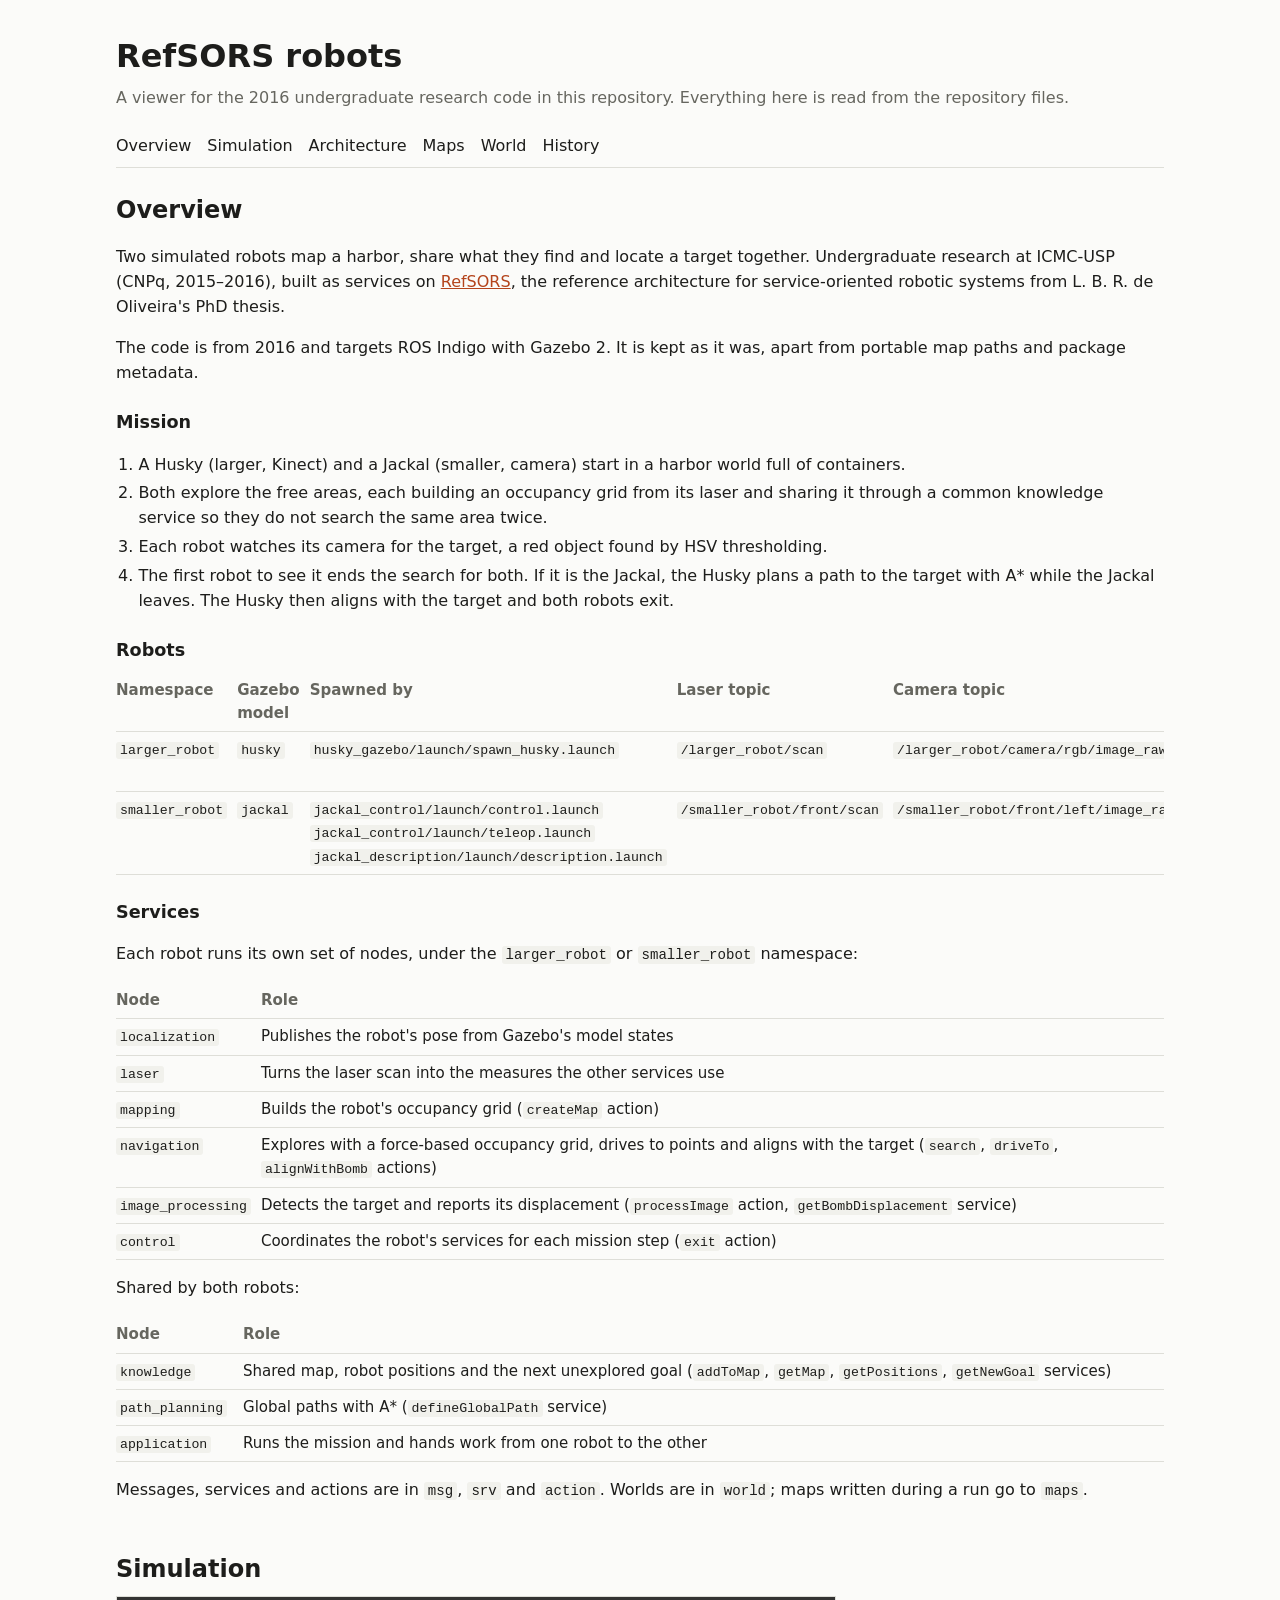
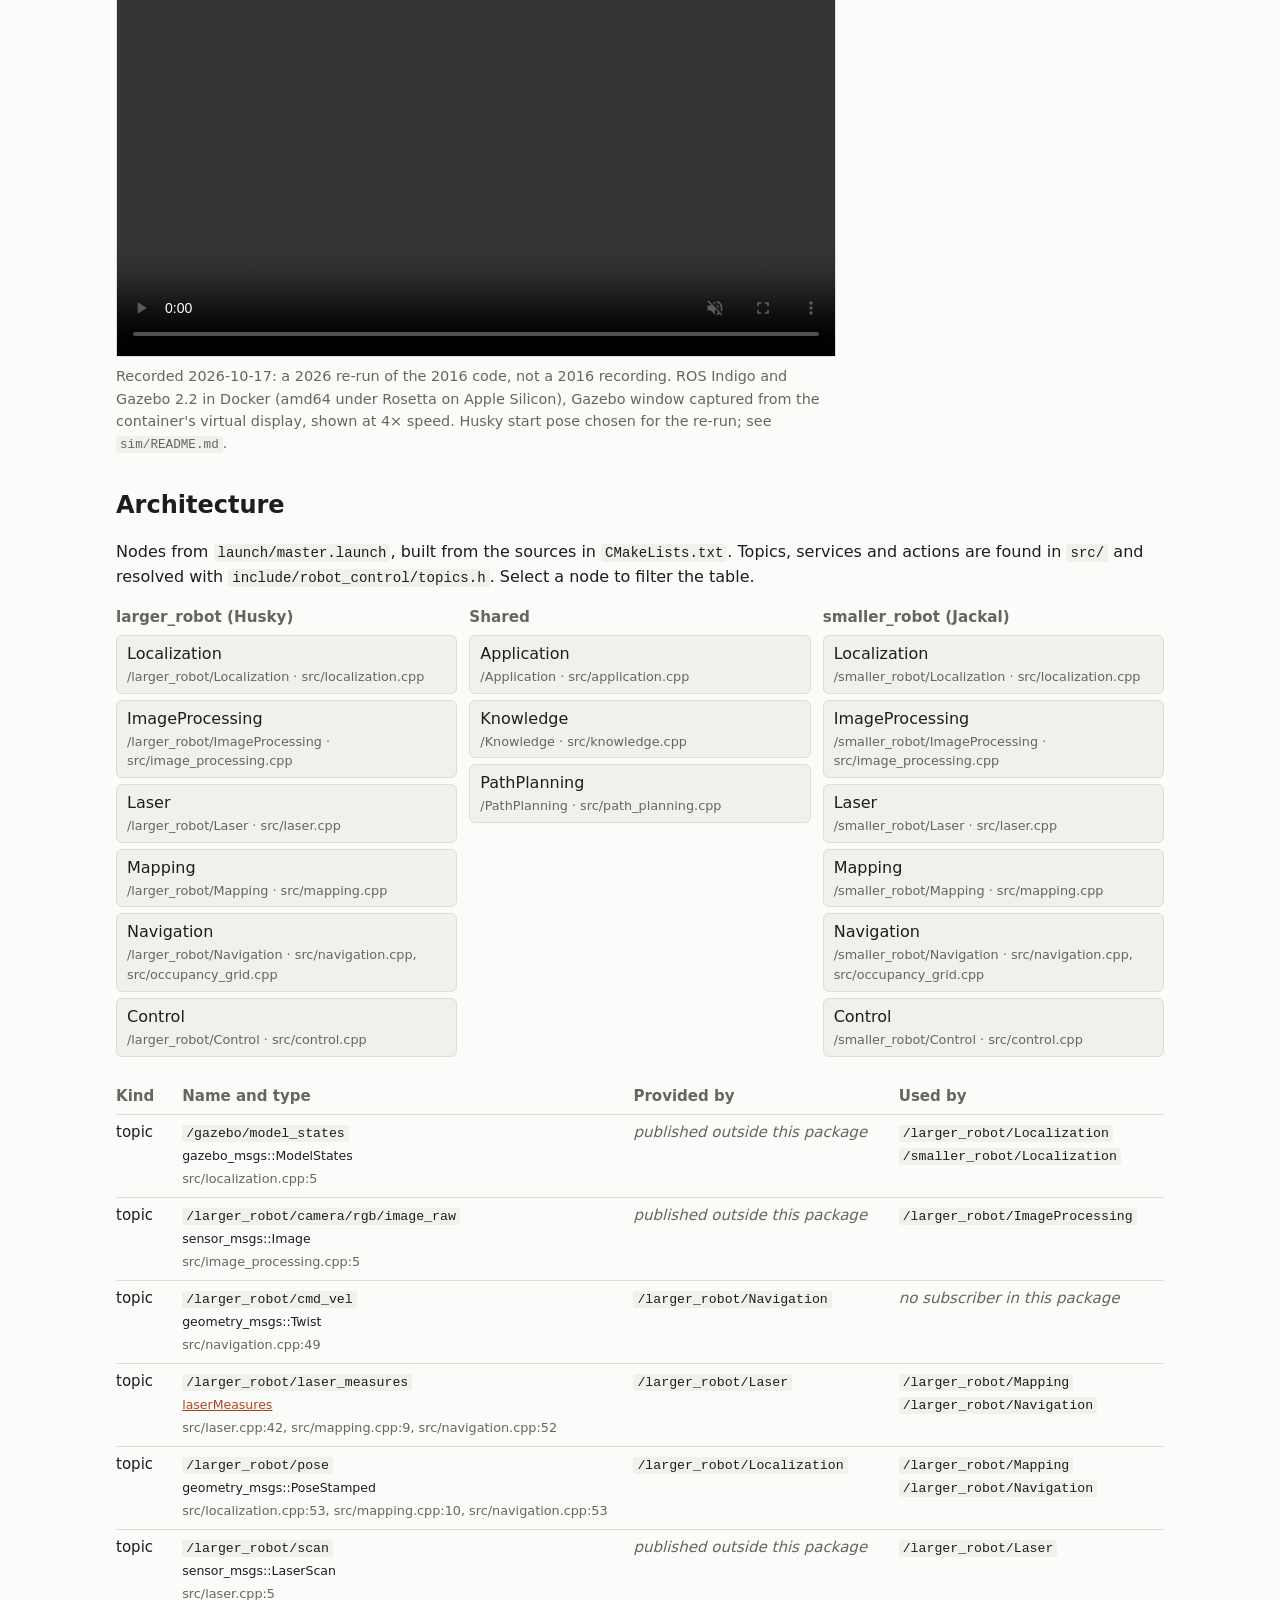
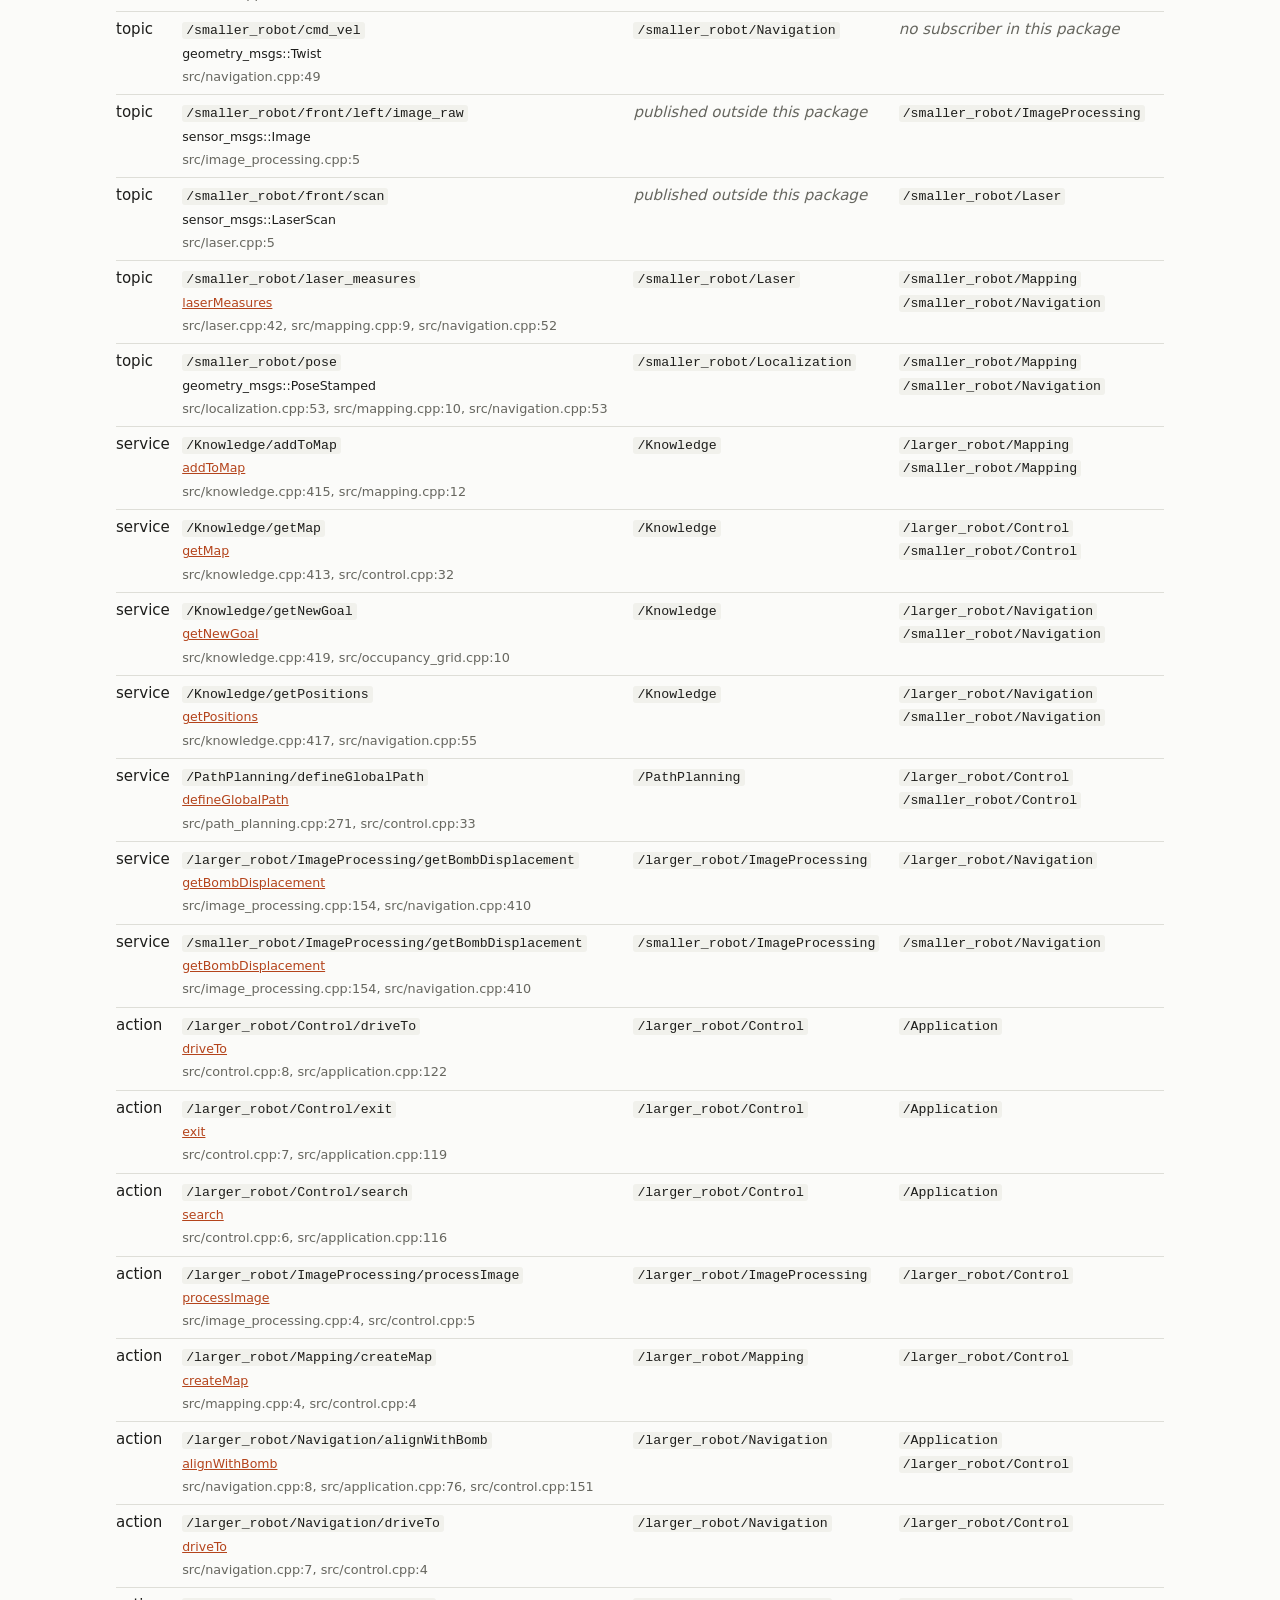
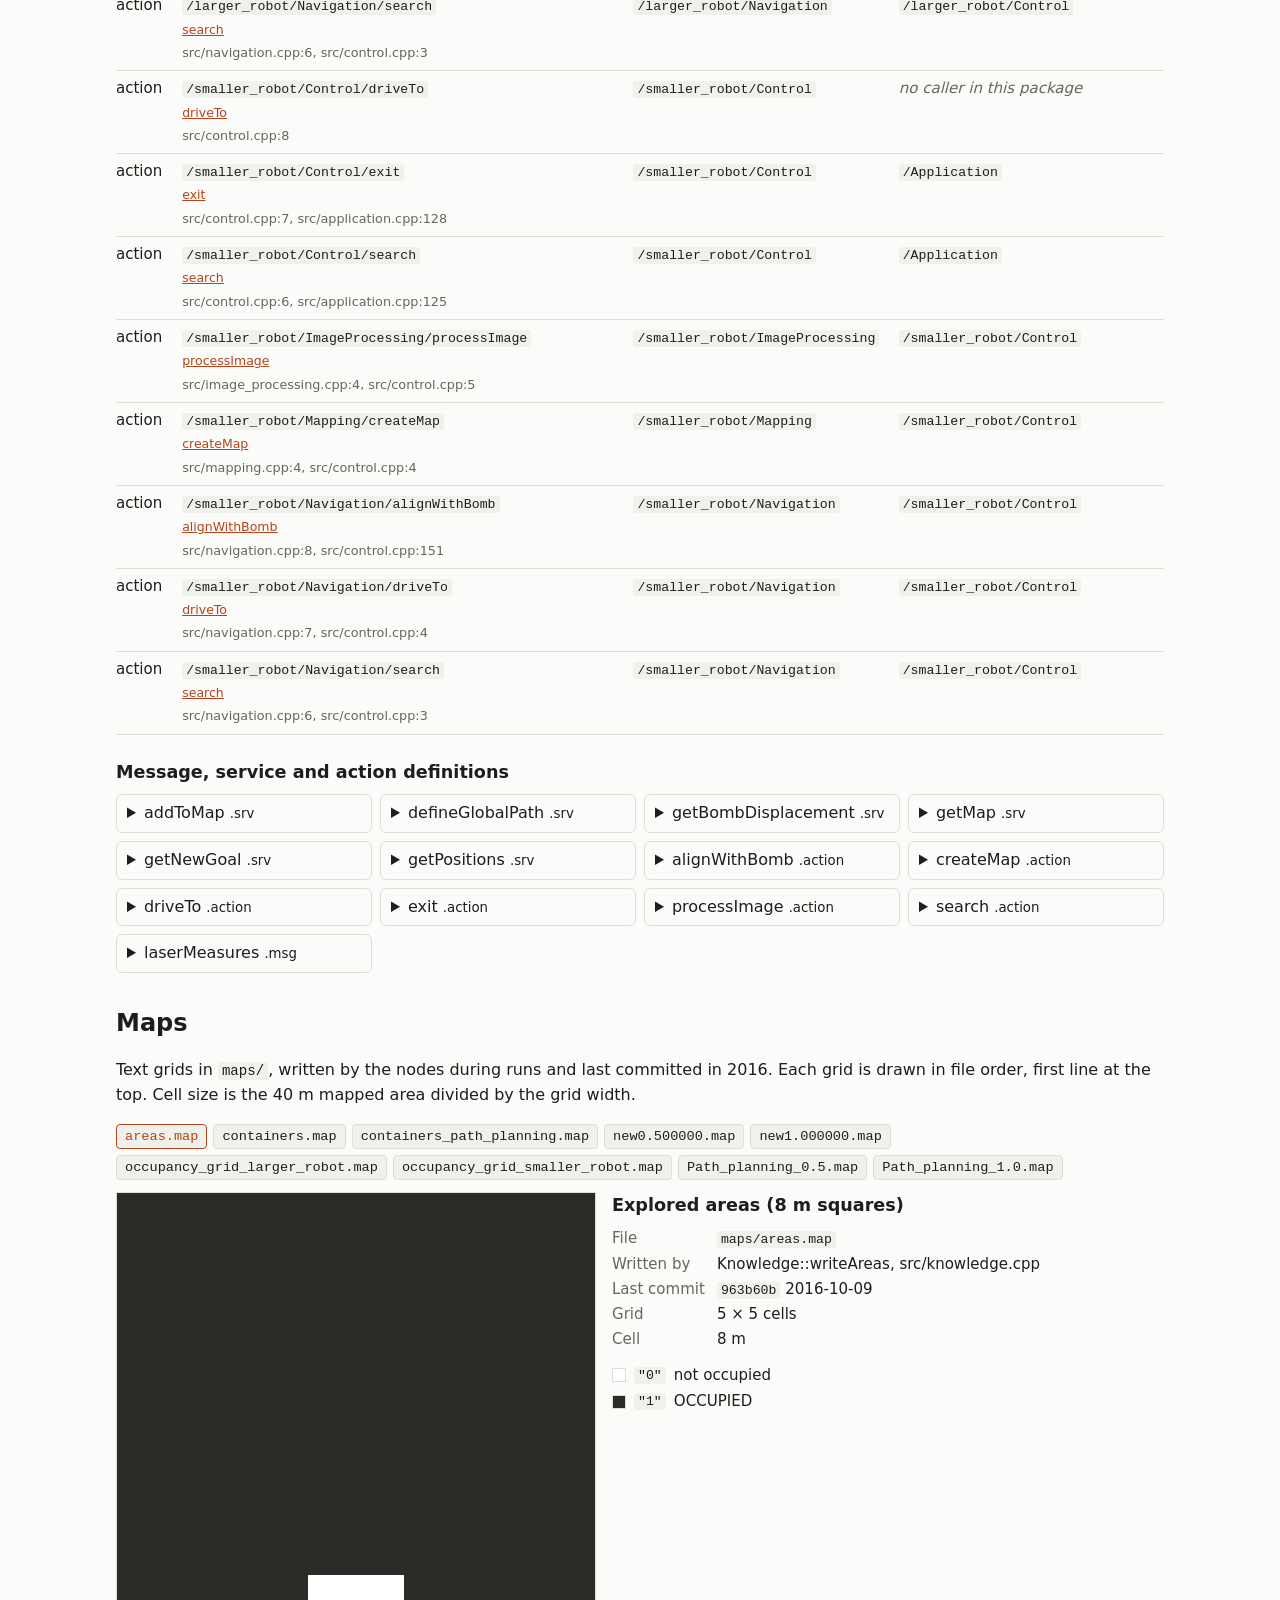
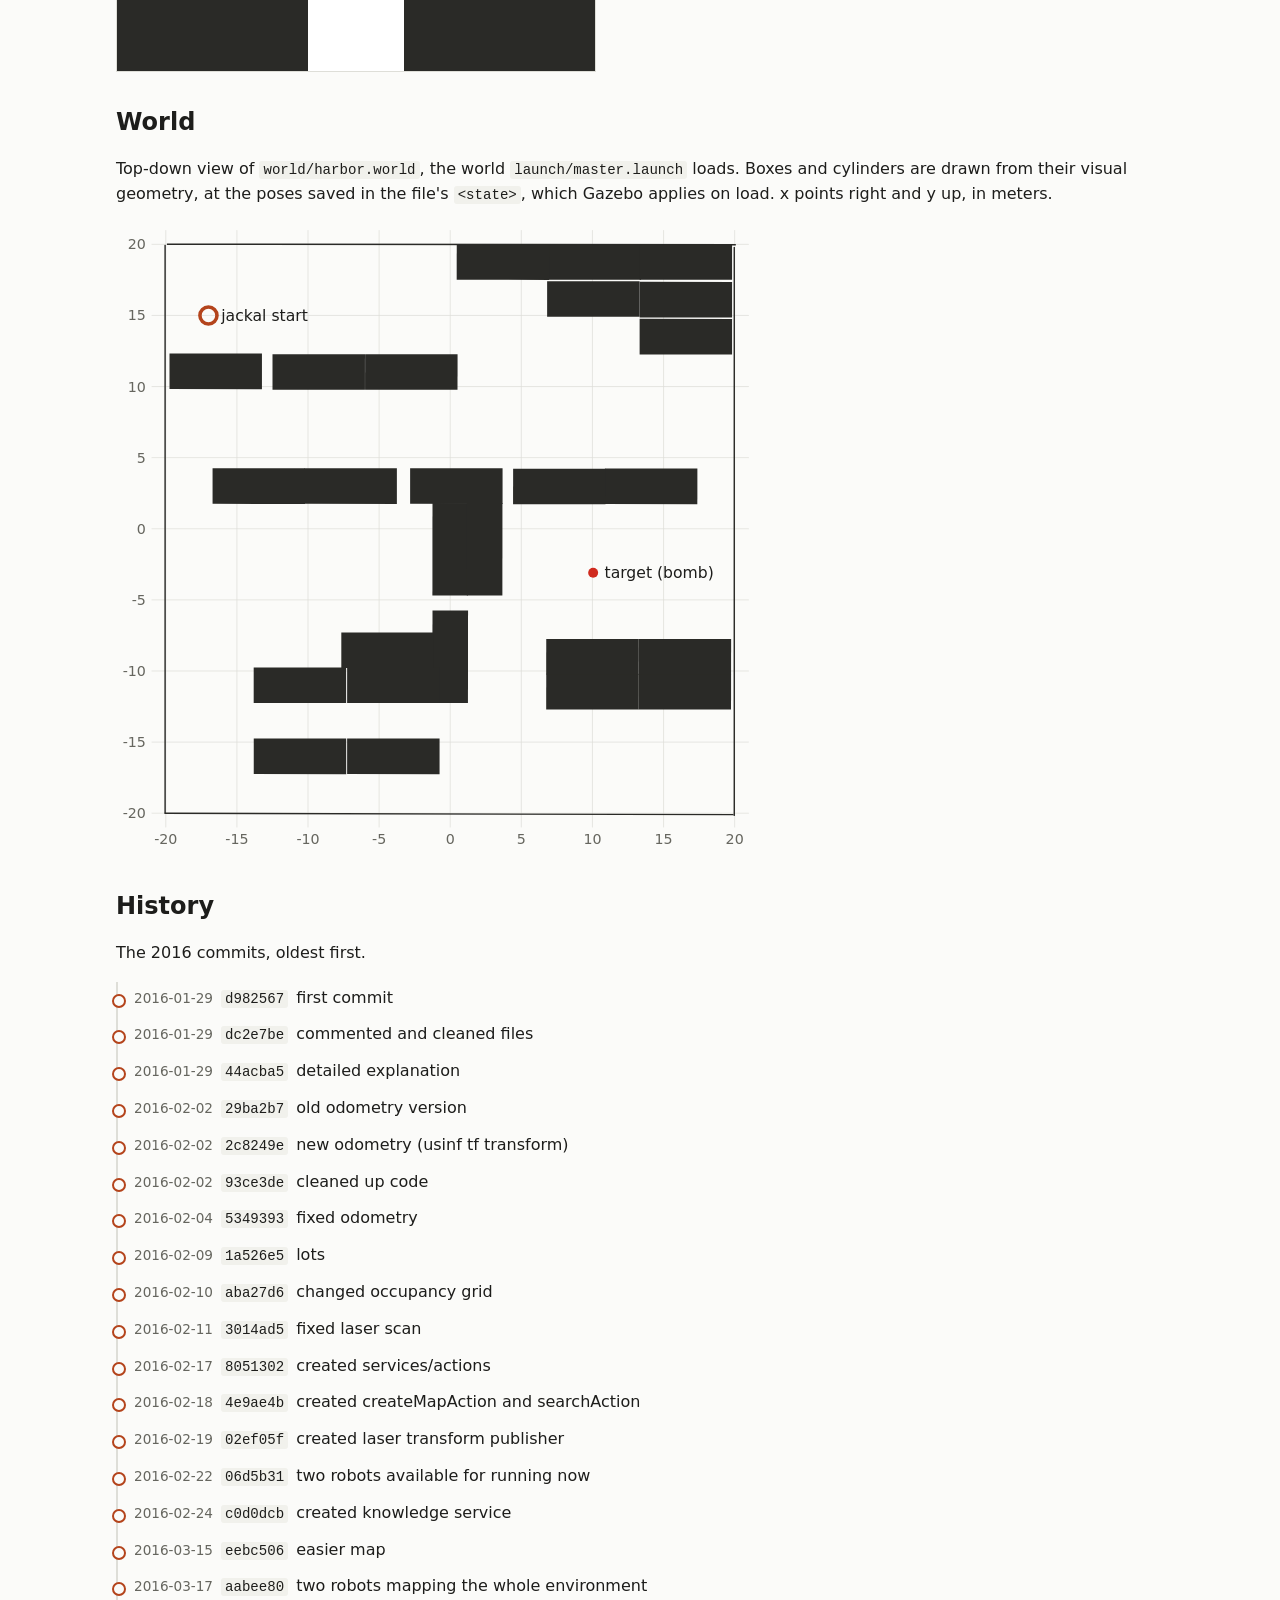
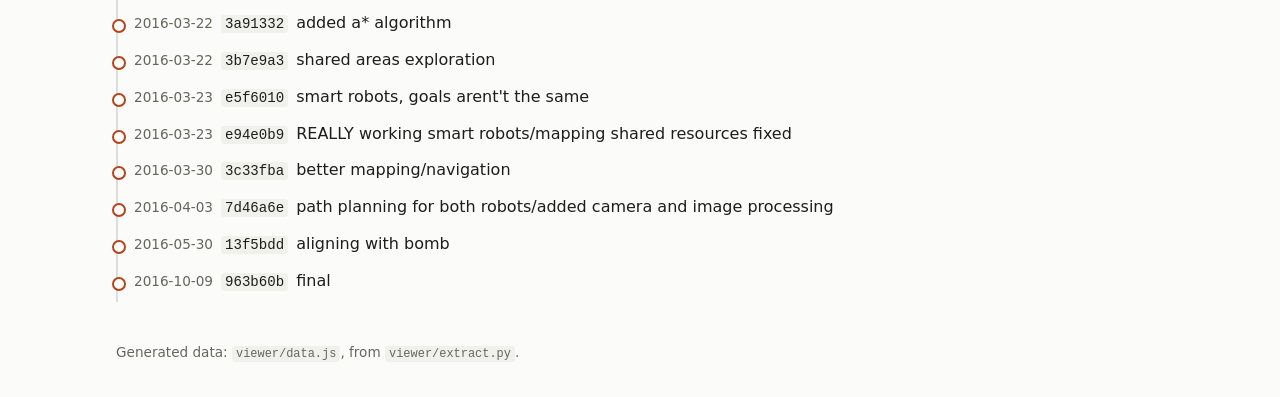
==== viewer/index.html @ 1abbe875 "feat(viewer): add a static web viewer generated from the repository" ====
<!doctype html>
<html lang="en">
<head>
<meta charset="utf-8">
<meta name="viewport" content="width=device-width, initial-scale=1">
<title>RefSORS robots</title>
<link rel="stylesheet" href="style.css">
</head>
<body>
<header>
  <h1 id="title">RefSORS robots</h1>
  <p class="sub">A viewer for the 2016 undergraduate research code in this repository. Everything here is read from the repository files.</p>
  <nav>
    <a href="#overview">Overview</a>
    <a href="#simulation">Simulation</a>
    <a href="#architecture">Architecture</a>
    <a href="#maps">Maps</a>
    <a href="#world">World</a>
    <a href="#history">History</a>
  </nav>
</header>

<main>
  <section id="overview">
    <h2>Overview</h2>
    <div id="overview-intro" class="md"></div>
    <h3>Mission</h3>
    <div id="overview-mission" class="md"></div>
    <h3>Robots</h3>
    <div class="scroll"><table id="robots"></table></div>
    <h3>Services</h3>
    <div id="overview-services" class="md"></div>
  </section>

  <section id="simulation">
    <h2>Simulation</h2>
    <figure class="capture">
      <video src="media/sim-2026-10-17.mp4" controls muted loop playsinline preload="metadata"></video>
      <figcaption>
        Recorded 2026-10-17: a 2026 re-run of the 2016 code, not a 2016 recording.
        ROS Indigo and Gazebo 2.2 in Docker (amd64 under Rosetta on Apple Silicon),
        Gazebo window captured from the container's virtual display, shown at 4× speed.
        Husky start pose chosen for the re-run; see <code>sim/README.md</code>.
      </figcaption>
    </figure>
  </section>

  <section id="architecture">
    <h2>Architecture</h2>
    <p>Nodes from <code>launch/master.launch</code>, built from the sources in <code>CMakeLists.txt</code>.
      Topics, services and actions are found in <code>src/</code> and resolved with <code>include/robot_control/topics.h</code>.
      Select a node to filter the table.</p>
    <div id="nodes" class="nodes"></div>
    <div class="scroll"><table id="endpoints"></table></div>
    <h3>Message, service and action definitions</h3>
    <div id="interfaces" class="interfaces"></div>
  </section>

  <section id="maps">
    <h2>Maps</h2>
    <p>Text grids in <code>maps/</code>, written by the nodes during runs and last committed in 2016. Each grid is drawn in file order, first line at the top.
      Cell size is the 40 m mapped area divided by the grid width.</p>
    <div id="map-tabs" class="tabs" role="tablist"></div>
    <div class="map-view">
      <canvas id="map-canvas" width="480" height="480"></canvas>
      <div id="map-info"></div>
    </div>
  </section>

  <section id="world">
    <h2>World</h2>
    <p id="world-note"></p>
    <div class="world-view"><svg id="world-svg" role="img" aria-label="Top-down view of the harbor world"></svg></div>
  </section>

  <section id="history">
    <h2>History</h2>
    <p>The 2016 commits, oldest first.</p>
    <ol id="commits" class="commits"></ol>
  </section>
</main>

<footer>Generated data: <code>viewer/data.js</code>, from <code>viewer/extract.py</code>.</footer>

<script src="data.js"></script>
<script src="app.js"></script>
</body>
</html>
---- viewer/style.css ----
:root {
  --bg: #fbfbf9;
  --fg: #1d1d1b;
  --muted: #66665f;
  --line: #deded8;
  --panel: #f1f1ec;
  --accent: #b4441c;
  --free: #ffffff;
  --unknown: #b9b9b2;
  --occupied: #2a2a27;
  --path: #e0892f;
  --kept: #c0301c;
  --target: #d02a1e;
  color-scheme: light;
}

@media (prefers-color-scheme: dark) {
  :root {
    --bg: #171716;
    --fg: #ebebe6;
    --muted: #a3a39b;
    --line: #34342f;
    --panel: #22221f;
    --accent: #f08a5d;
    --free: #2c2c29;
    --unknown: #5d5d57;
    --occupied: #e6e6df;
    --path: #f0a64a;
    --kept: #ff6b52;
    --target: #ff5a4a;
    color-scheme: dark;
  }
}

* { box-sizing: border-box; }

body {
  margin: 0;
  background: var(--bg);
  color: var(--fg);
  font: 16px/1.55 system-ui, -apple-system, "Segoe UI", sans-serif;
}

header, main, footer {
  max-width: 1080px;
  margin: 0 auto;
  padding: 0 16px;
}

header { padding-top: 32px; }
h1 { margin: 0; font-size: 2rem; }
.sub { color: var(--muted); margin: 4px 0 16px; }

nav {
  display: flex;
  flex-wrap: wrap;
  gap: 4px 16px;
  padding: 8px 0;
  border-bottom: 1px solid var(--line);
  position: sticky;
  top: 0;
  background: var(--bg);
  z-index: 1;
}
nav a { color: var(--fg); text-decoration: none; font-weight: 500; }
nav a:hover { color: var(--accent); }

section { padding: 24px 0 8px; scroll-margin-top: 48px; }
h2 { font-size: 1.5rem; margin: 0 0 8px; }
h3 { font-size: 1.1rem; margin: 24px 0 8px; }
a { color: var(--accent); }
code { font: 0.88em ui-monospace, "SF Mono", Menlo, monospace; background: var(--panel); padding: 1px 4px; border-radius: 3px; }

.scroll { overflow-x: auto; }
table { border-collapse: collapse; width: 100%; font-size: 0.94rem; }
th, td { text-align: left; vertical-align: top; padding: 6px 10px 6px 0; border-bottom: 1px solid var(--line); }
th { font-weight: 600; color: var(--muted); }
.refs { color: var(--muted); font-size: 0.8rem; }

.md ol { padding-left: 1.4em; }
.md li { margin: 4px 0; }

.capture { margin: 0; }
.capture video { width: 100%; max-width: 720px; display: block; border: 1px solid var(--line); background: #000; }
.capture figcaption { color: var(--muted); font-size: 0.9rem; margin-top: 8px; max-width: 720px; }

.nodes {
  display: grid;
  grid-template-columns: repeat(3, minmax(0, 1fr));
  gap: 12px;
  margin: 16px 0;
}
.nodes h4 { margin: 0 0 6px; font-size: 0.95rem; color: var(--muted); font-weight: 600; }
.node {
  display: block;
  width: 100%;
  text-align: left;
  margin: 0 0 6px;
  padding: 6px 10px;
  border: 1px solid var(--line);
  border-radius: 6px;
  background: var(--panel);
  color: var(--fg);
  font: inherit;
  cursor: pointer;
}
.node small { display: block; color: var(--muted); font-size: 0.8rem; }
.node[aria-pressed="true"] { border-color: var(--accent); box-shadow: inset 3px 0 0 var(--accent); }
.role { font-size: 0.8rem; padding: 1px 6px; border-radius: 3px; background: var(--panel); white-space: nowrap; }
.role.provides { color: var(--accent); }
.none { color: var(--muted); font-style: italic; }

.interfaces { display: grid; grid-template-columns: repeat(auto-fill, minmax(240px, 1fr)); gap: 8px; }
.interfaces details { border: 1px solid var(--line); border-radius: 6px; padding: 6px 10px; }
.interfaces details:target { border-color: var(--accent); }
.interfaces summary { cursor: pointer; font-weight: 500; }
.interfaces .sec { color: var(--muted); font-size: 0.8rem; margin-top: 6px; }
.interfaces ul { margin: 2px 0; padding-left: 1em; font: 0.85rem ui-monospace, Menlo, monospace; }

.tabs { display: flex; flex-wrap: wrap; gap: 6px; margin: 12px 0; }
.tabs button {
  font: 0.85rem ui-monospace, Menlo, monospace;
  padding: 4px 8px;
  border: 1px solid var(--line);
  border-radius: 4px;
  background: var(--panel);
  color: var(--fg);
  cursor: pointer;
}
.tabs button[aria-selected="true"] { border-color: var(--accent); color: var(--accent); }

.map-view { display: flex; flex-wrap: wrap; gap: 16px; align-items: flex-start; }
#map-canvas { width: 480px; max-width: 100%; height: auto; image-rendering: pixelated; border: 1px solid var(--line); }
#map-info { flex: 1 1 240px; font-size: 0.94rem; }
#map-info dl { margin: 0; display: grid; grid-template-columns: auto 1fr; gap: 2px 12px; }
#map-info dt { color: var(--muted); }
#map-info dd { margin: 0; }
.legend { list-style: none; padding: 0; margin: 12px 0 0; }
.legend li { display: flex; align-items: center; gap: 8px; margin: 3px 0; }
.swatch { width: 14px; height: 14px; border: 1px solid var(--line); flex: none; }
.ramp { height: 12px; width: 160px; border: 1px solid var(--line); }

.world-view svg { width: 100%; max-width: 640px; height: auto; display: block; }
.world-view .box { fill: var(--occupied); }
.world-view .grid { stroke: var(--line); stroke-width: 0.05; }
.world-view .axis { fill: var(--muted); font-size: 1px; }
.world-view .target { fill: var(--target); }
.world-view .spawn { fill: none; stroke: var(--accent); stroke-width: 0.25; }
.world-view .label { fill: var(--fg); font-size: 1.1px; }

.commits { list-style: none; padding: 0; margin: 0; border-left: 2px solid var(--line); }
.commits li { position: relative; padding: 4px 0 8px 16px; }
.commits li::before {
  content: "";
  position: absolute;
  left: -6px;
  top: 12px;
  width: 10px;
  height: 10px;
  border-radius: 50%;
  background: var(--bg);
  border: 2px solid var(--accent);
}
.commits time { color: var(--muted); font-size: 0.85rem; margin-right: 8px; }
.commits code { margin-right: 8px; }

footer { color: var(--muted); font-size: 0.85rem; padding: 32px 16px; }

@media (max-width: 720px) {
  .nodes { grid-template-columns: 1fr; }
  h1 { font-size: 1.6rem; }
}
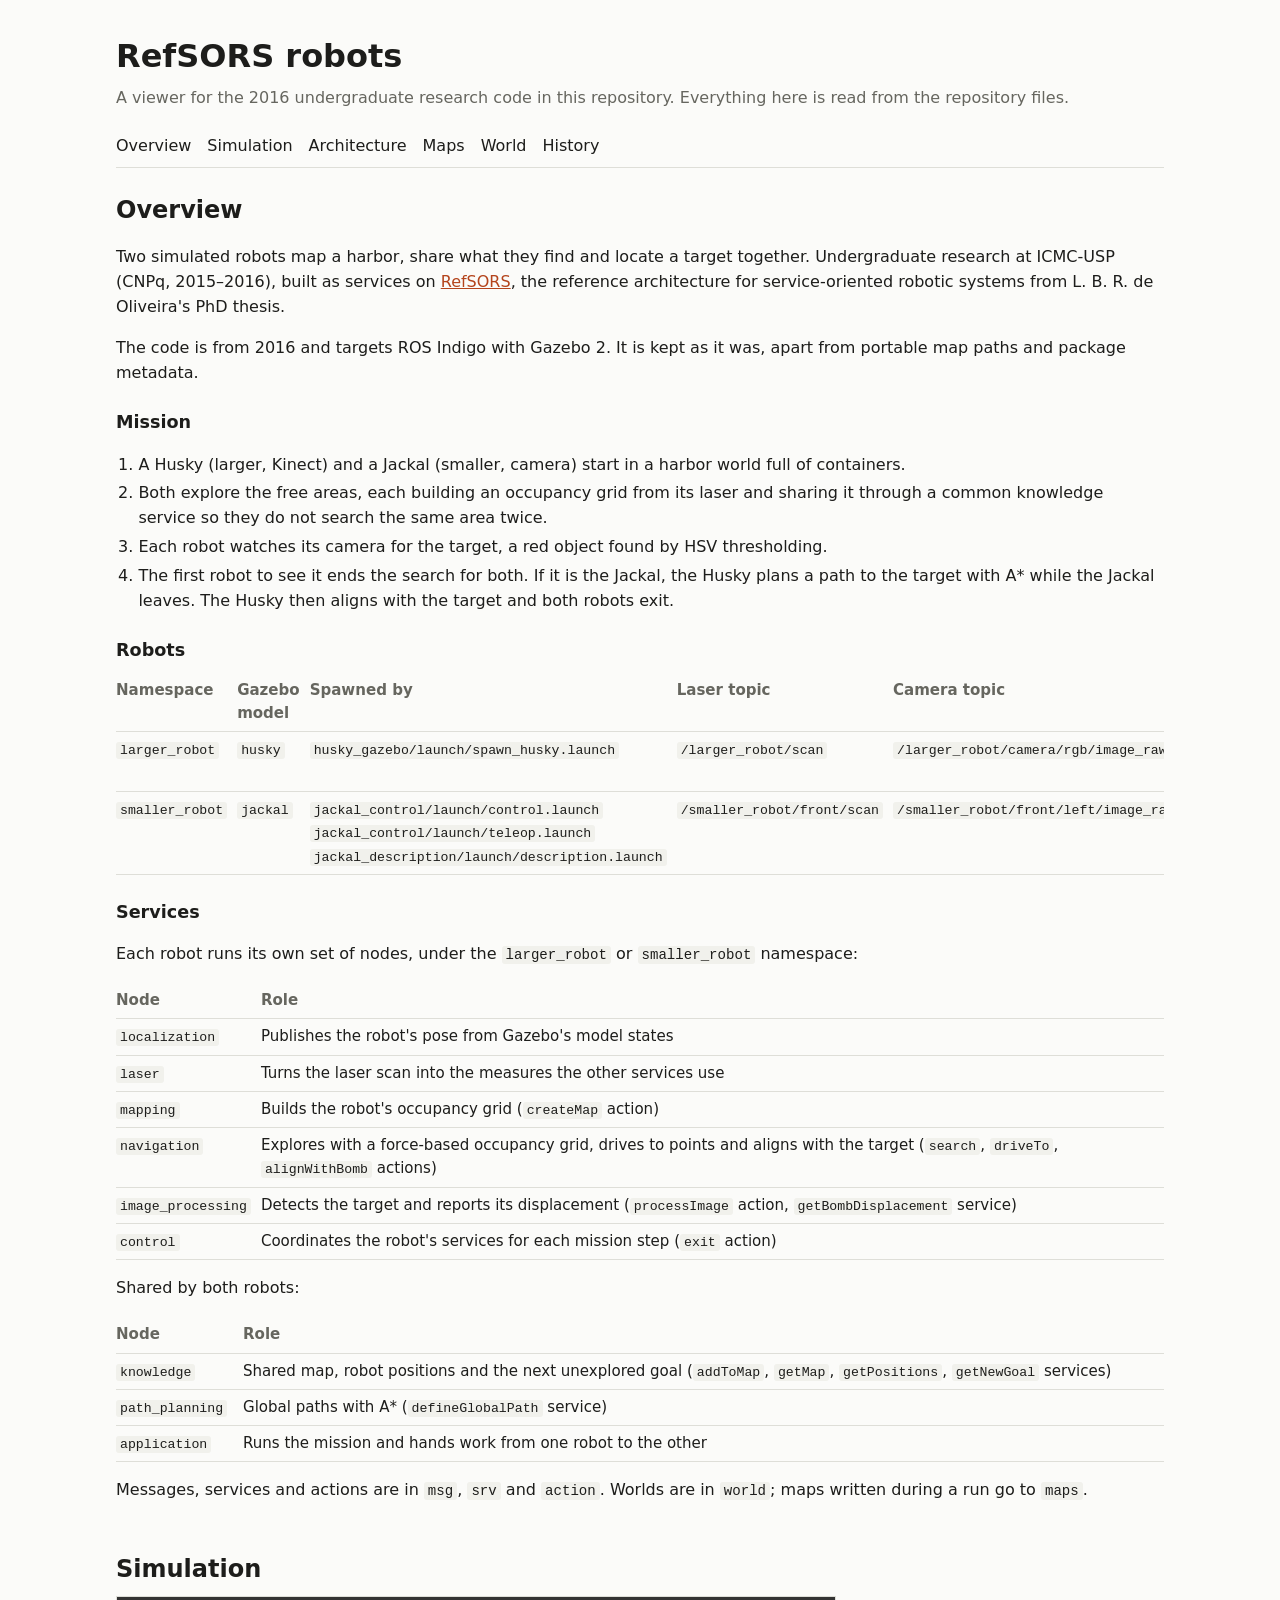
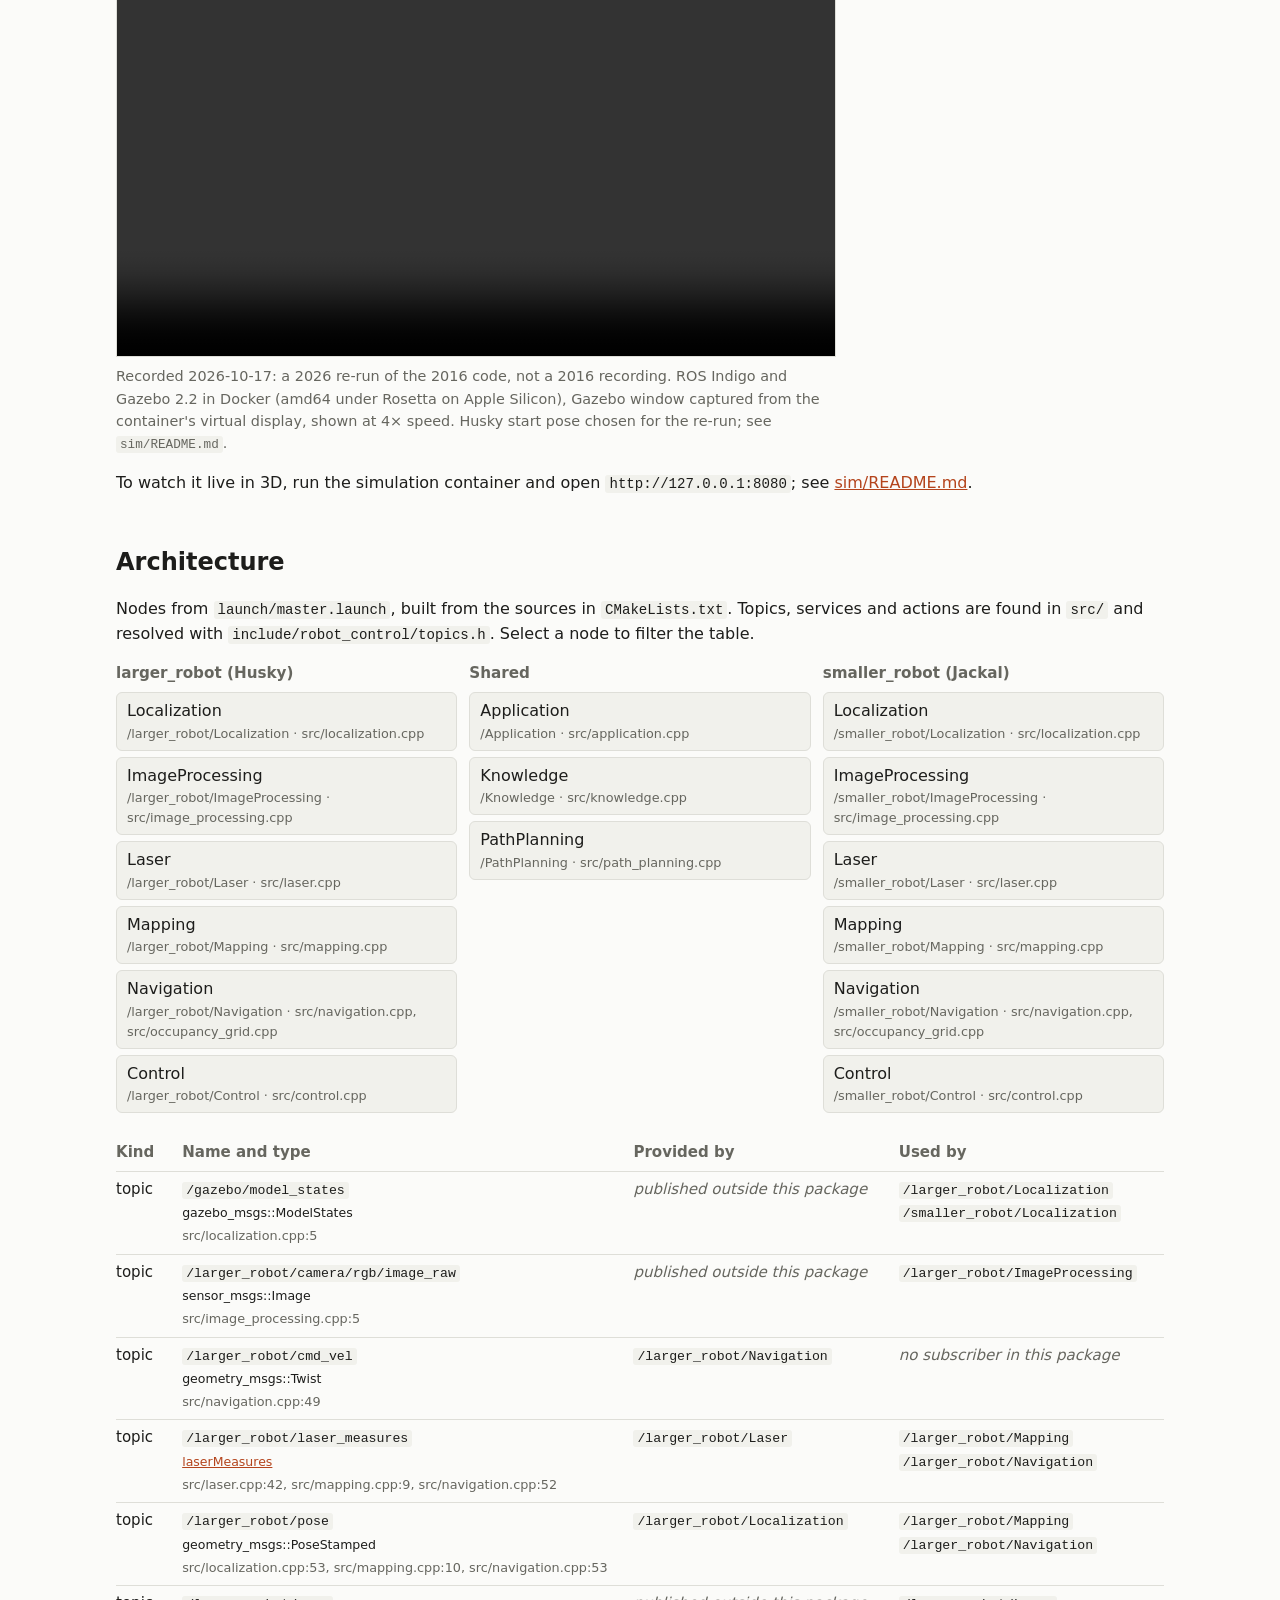
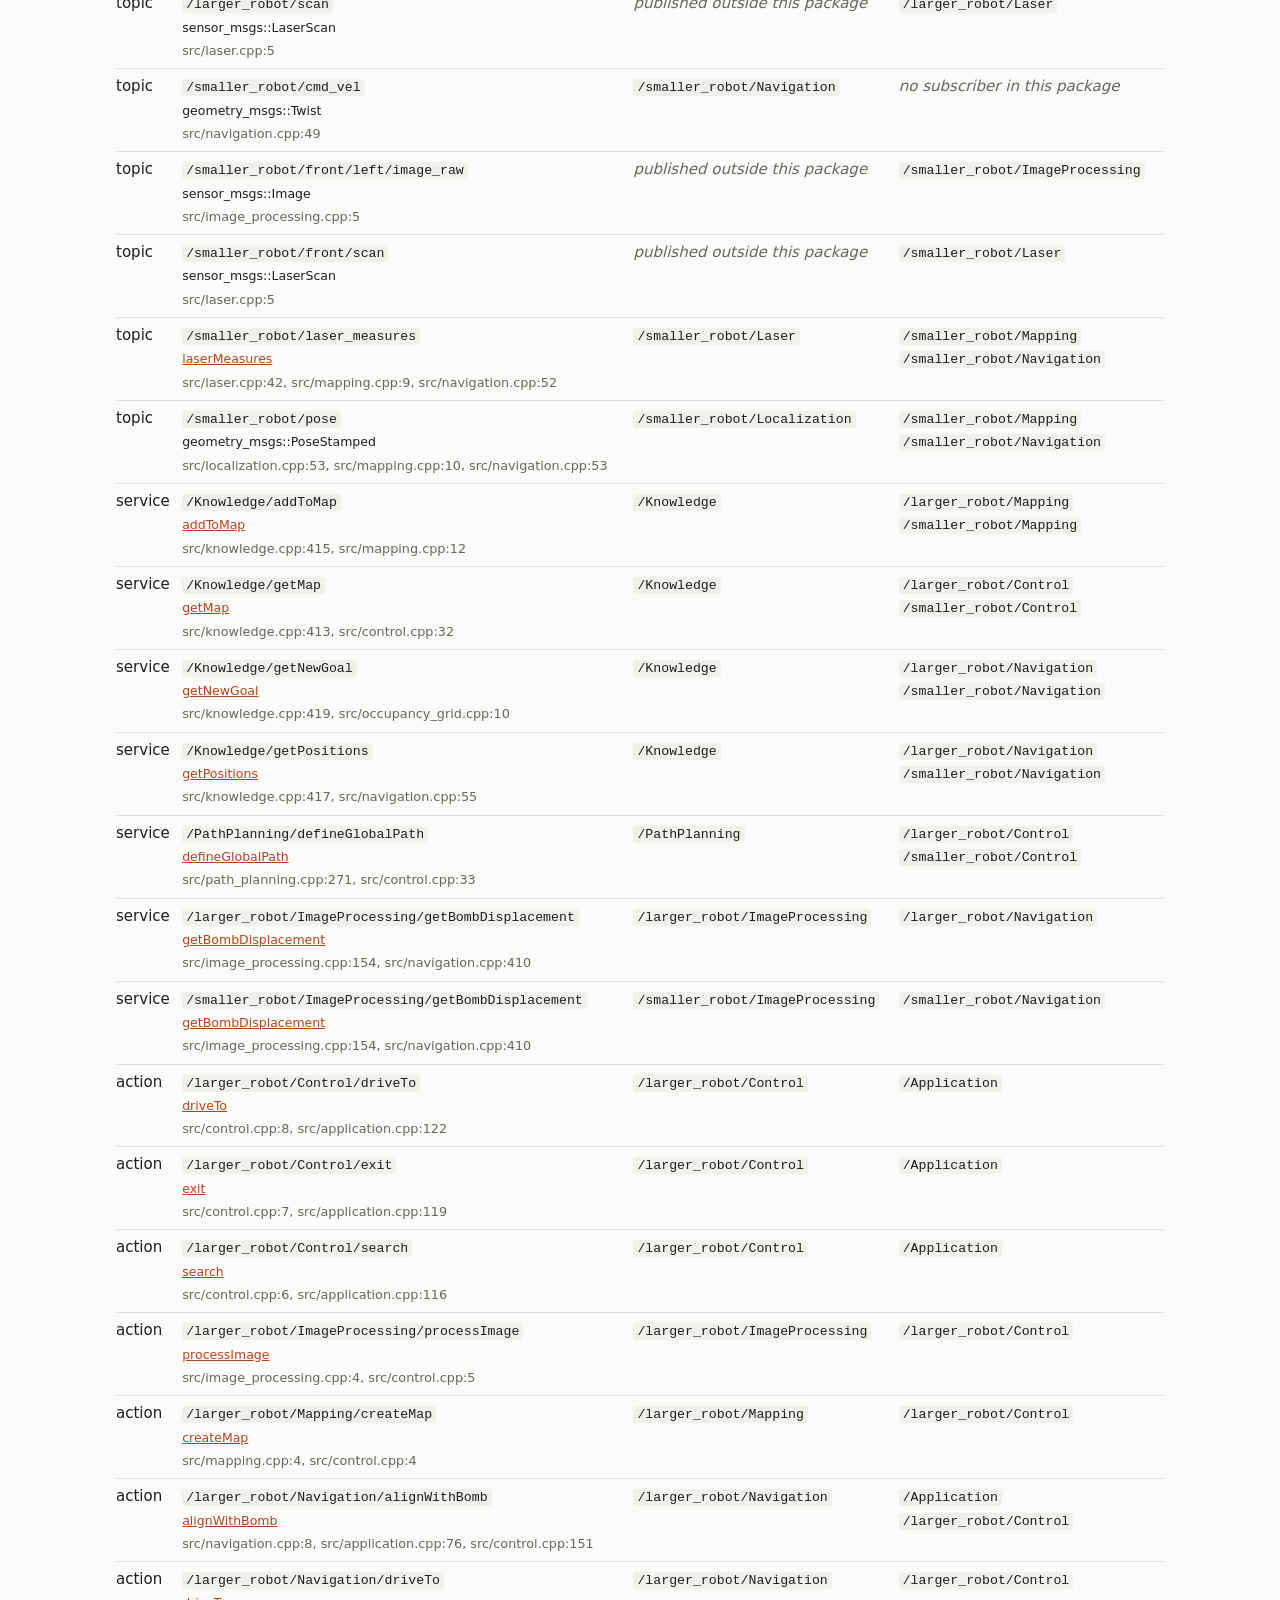
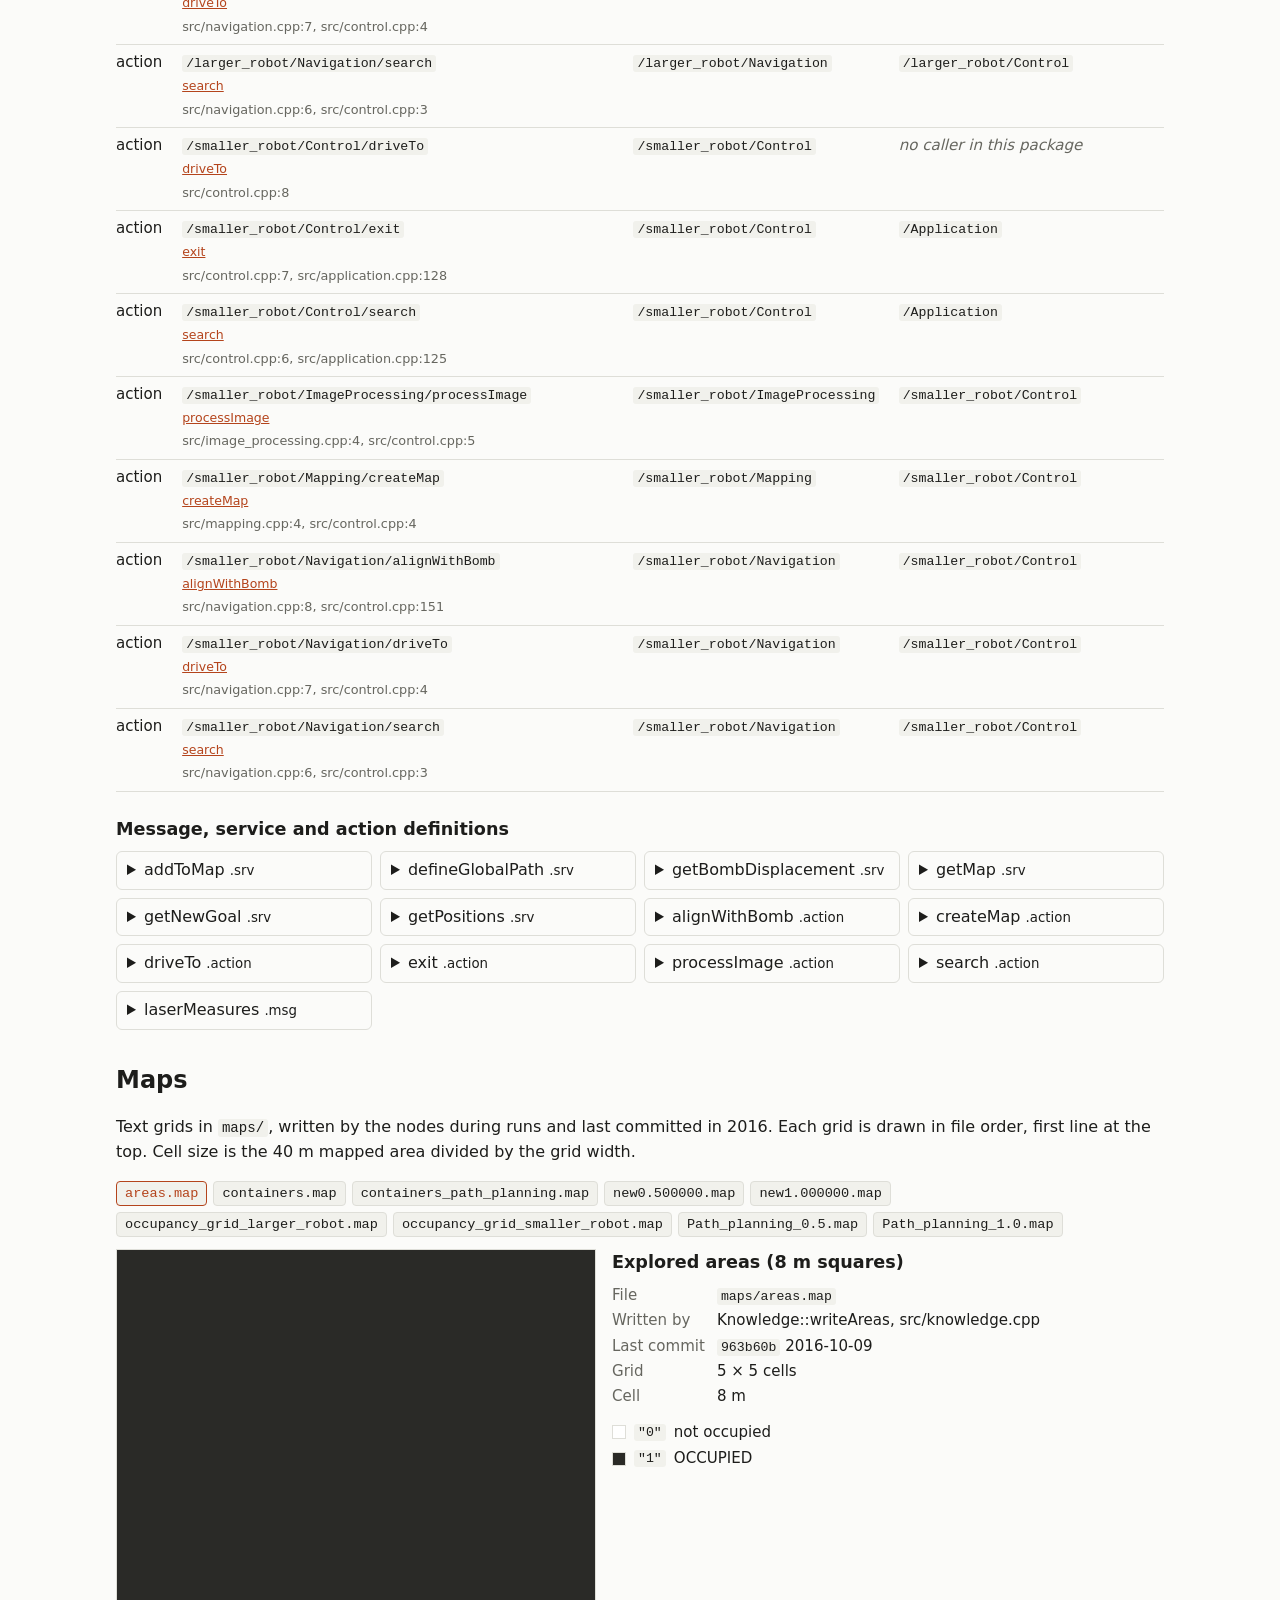
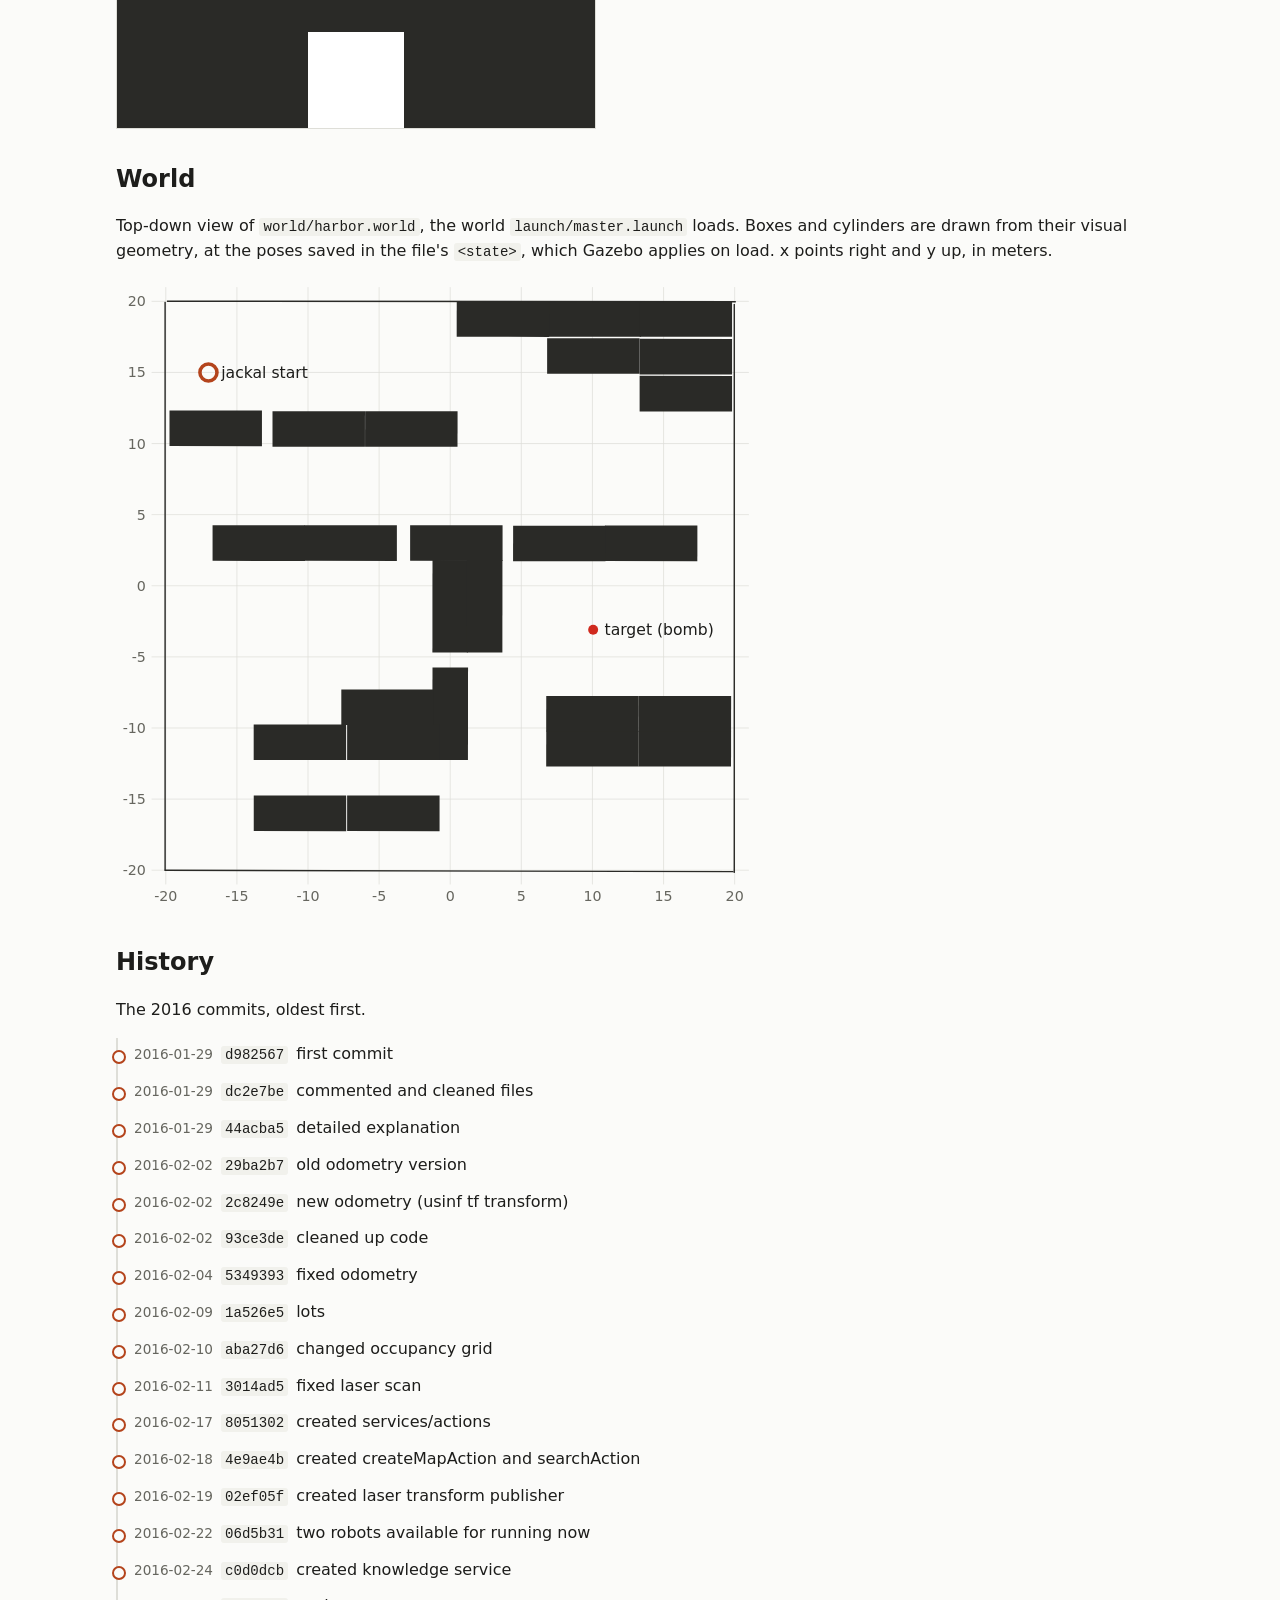
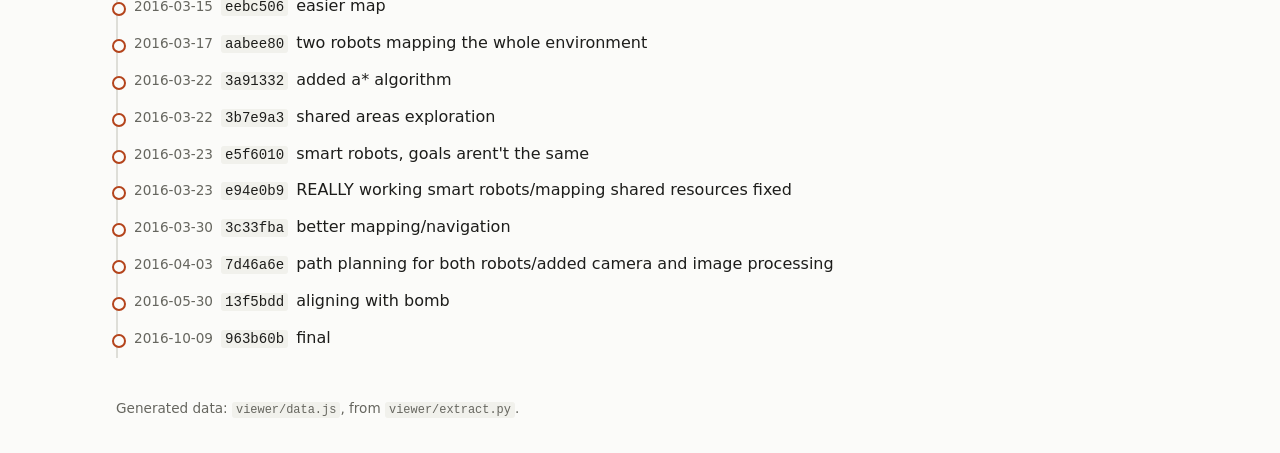
==== commit b20eebd1: "feat(viewer): link the live 3D view from the simulation section" ====
--- a/viewer/index.html
+++ b/viewer/index.html
@@ -43,6 +43,7 @@
         Husky start pose chosen for the re-run; see <code>sim/README.md</code>.
       </figcaption>
     </figure>
+    <p>To watch it live in 3D, run the simulation container and open <code>http://127.0.0.1:8080</code>; see <a href="../sim/README.md">sim/README.md</a>.</p>
   </section>
 
   <section id="architecture">
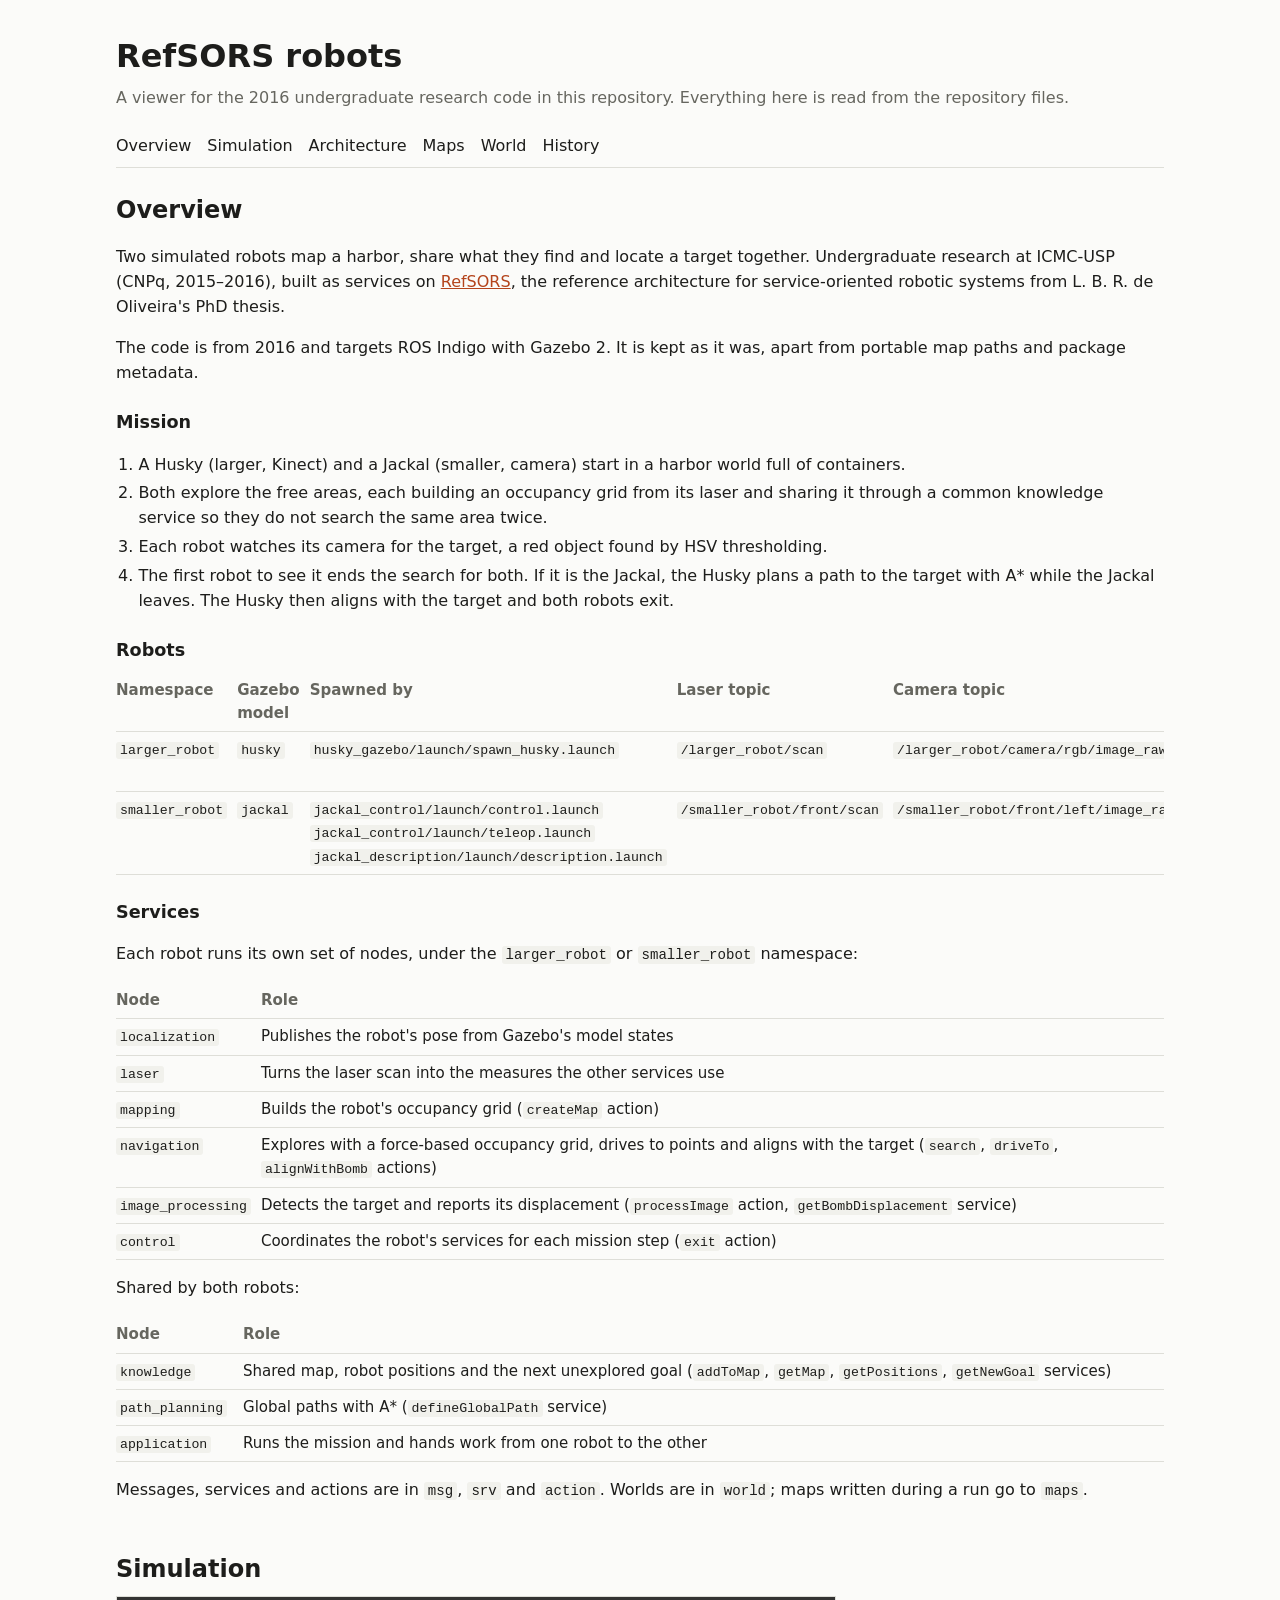
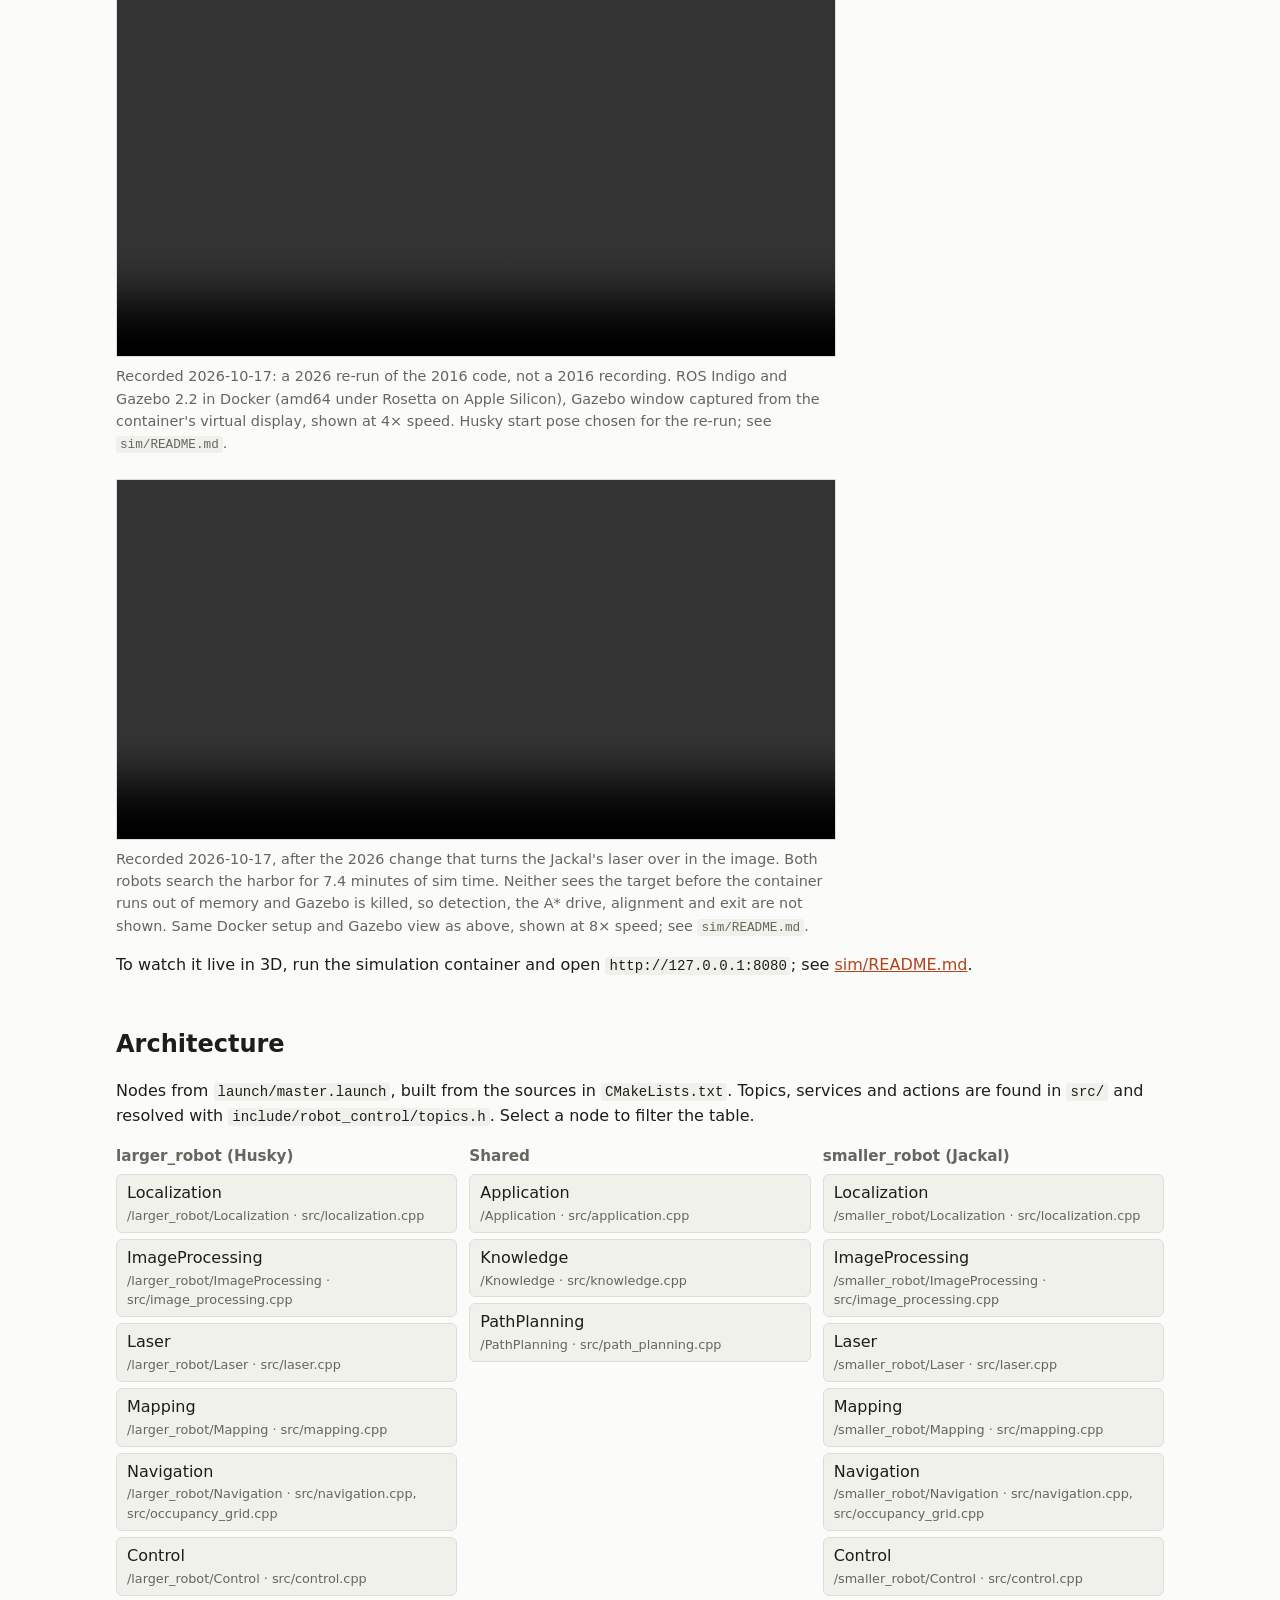
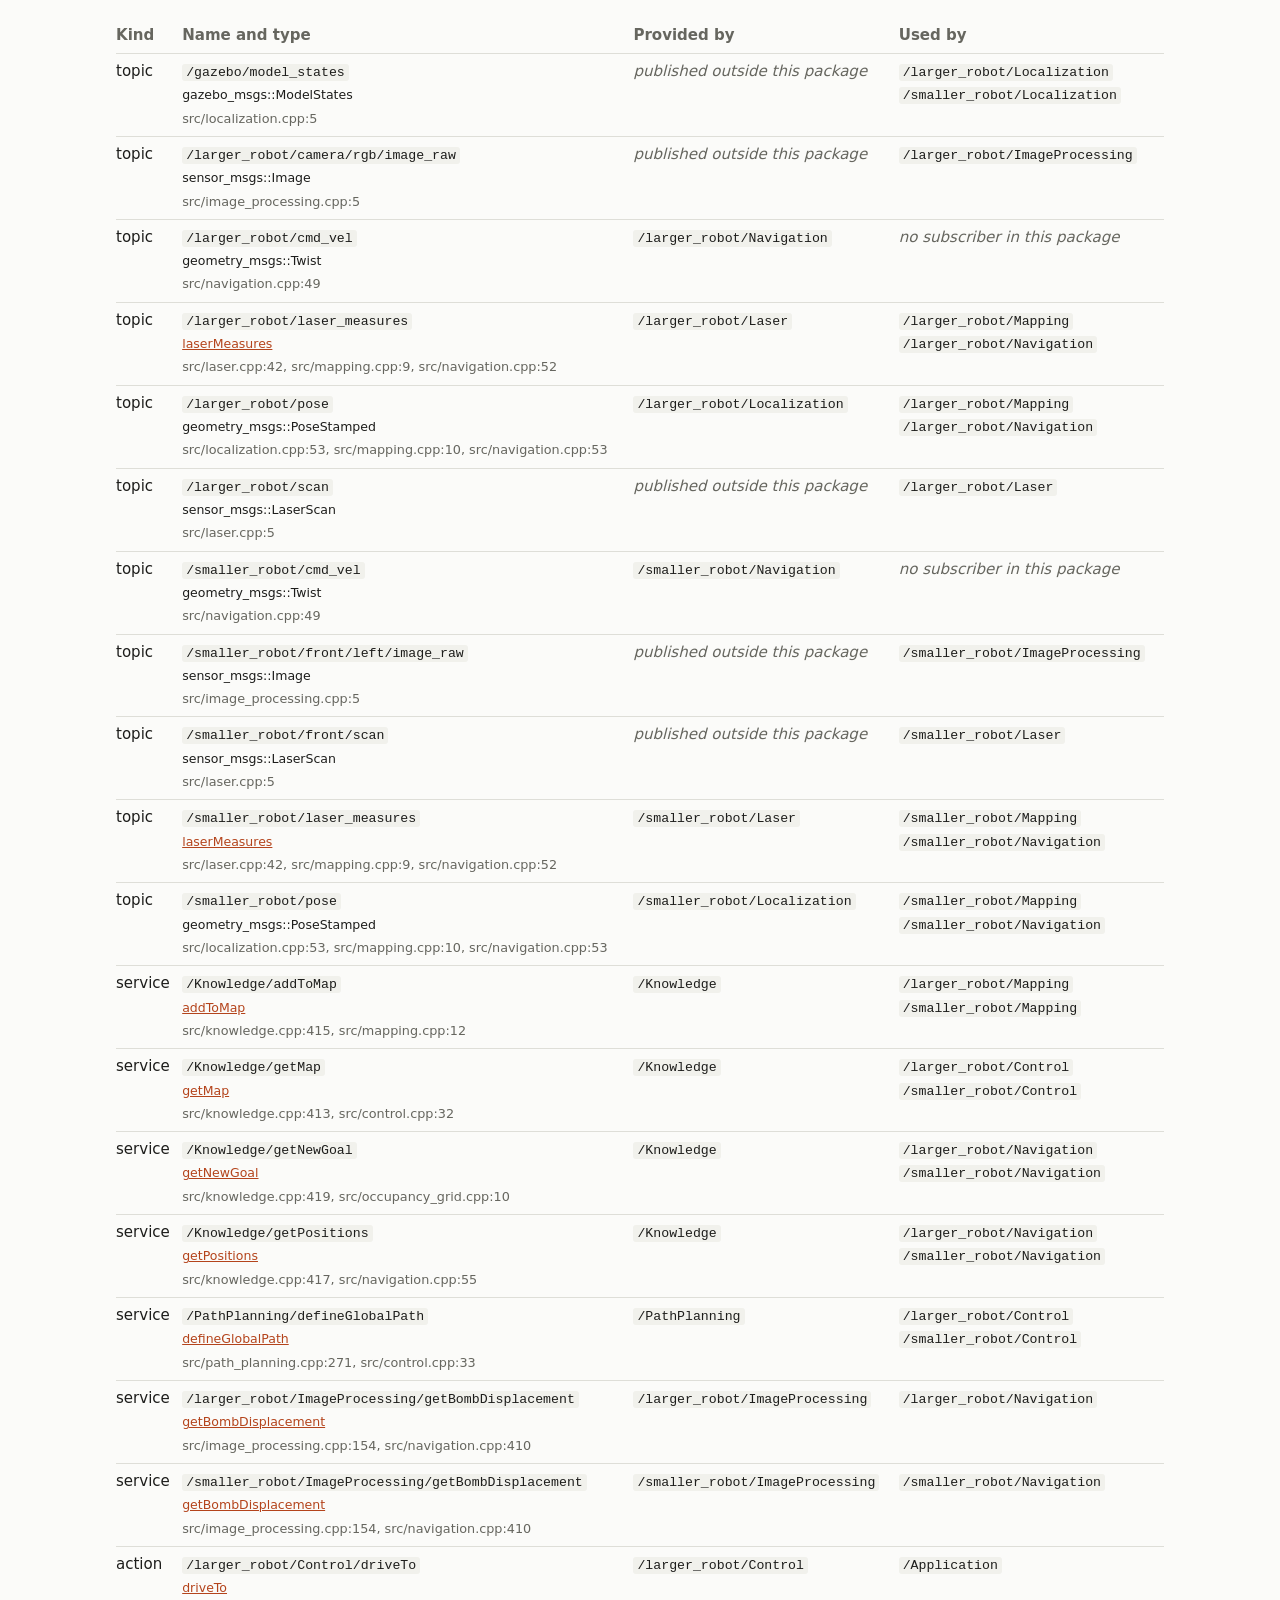
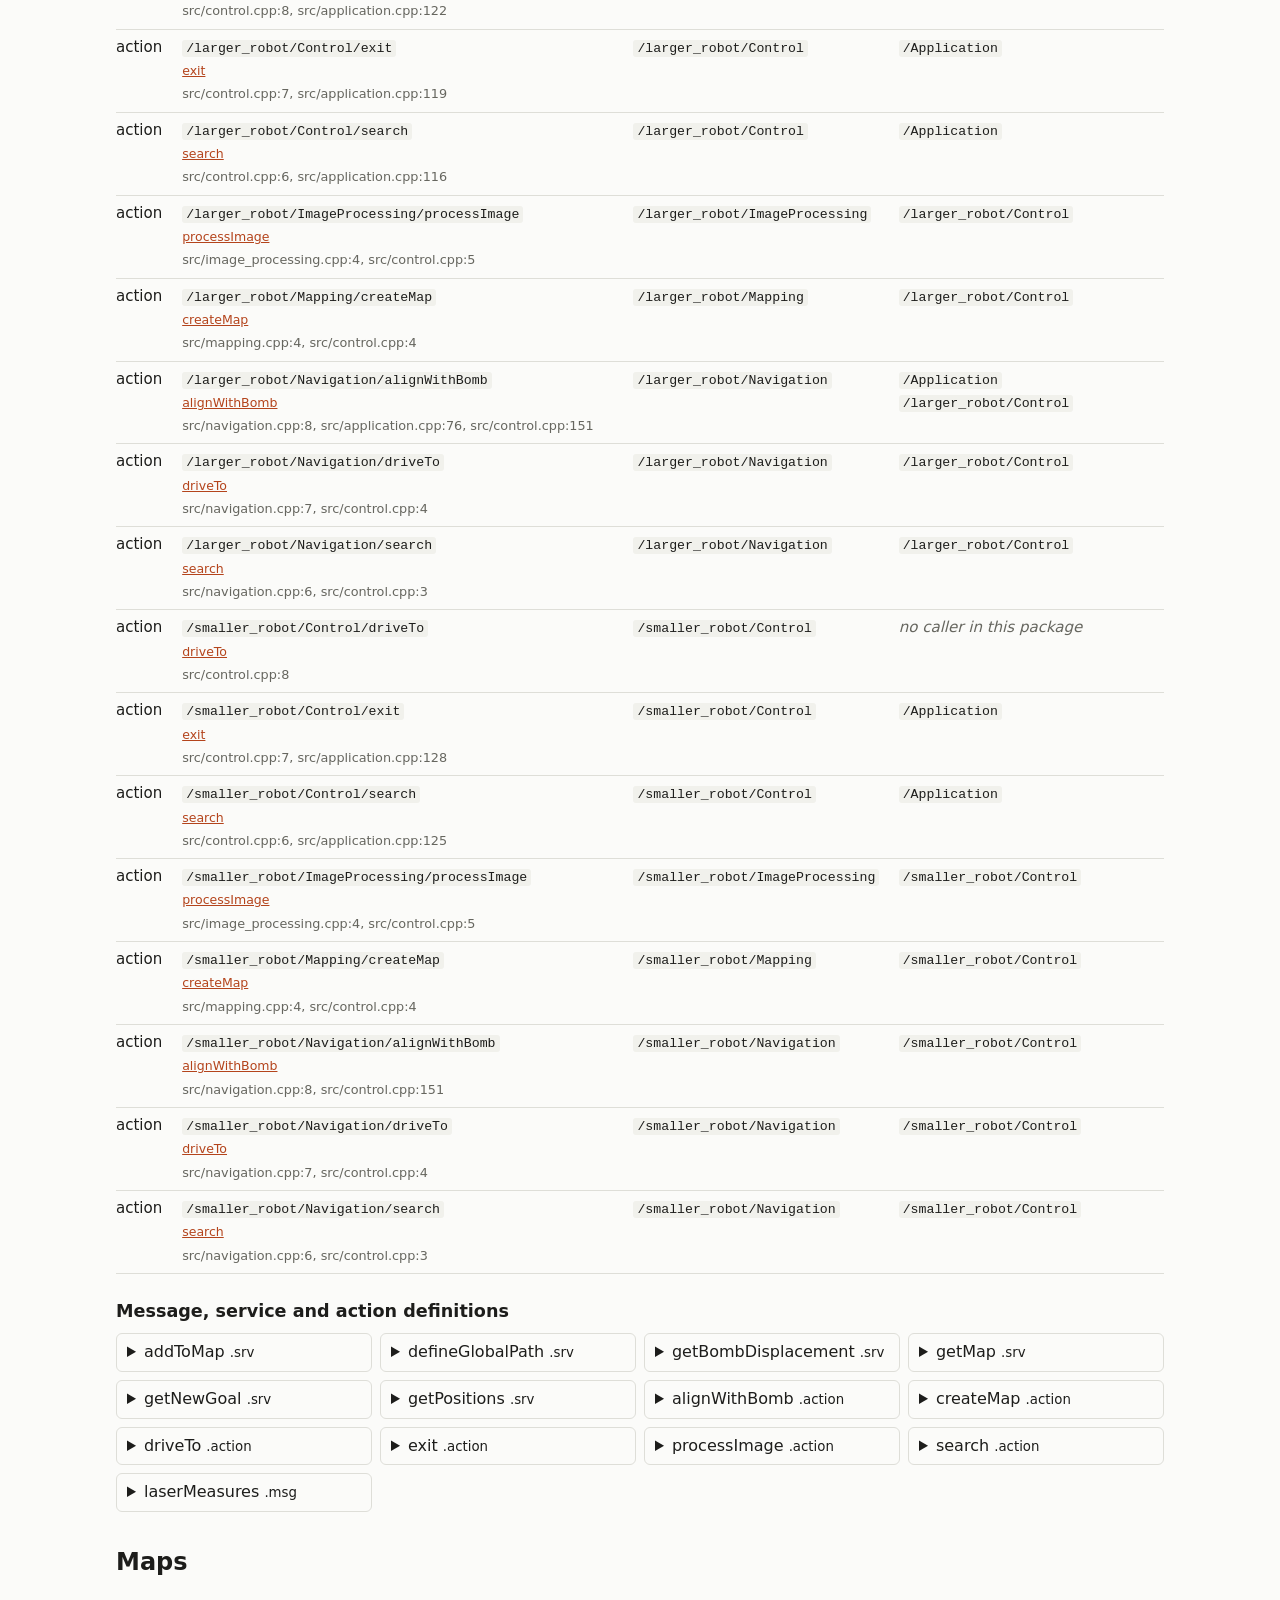
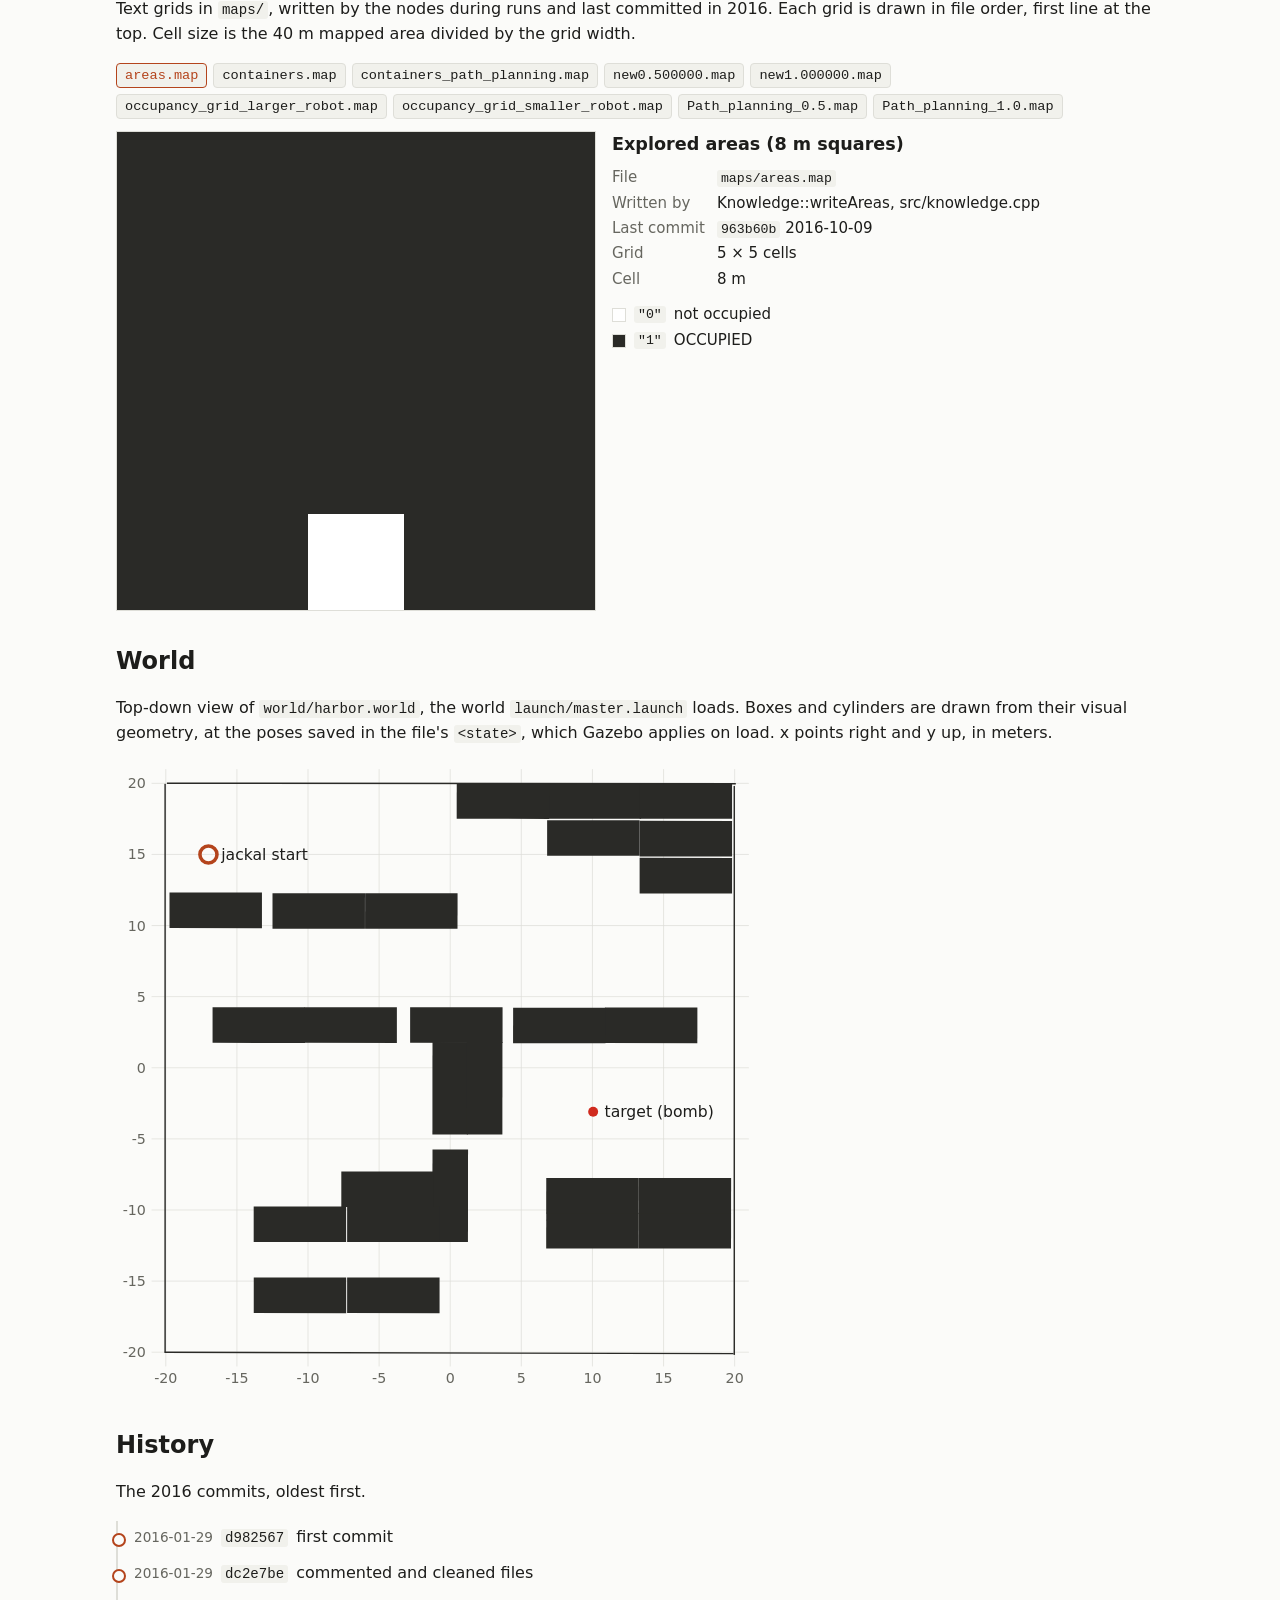
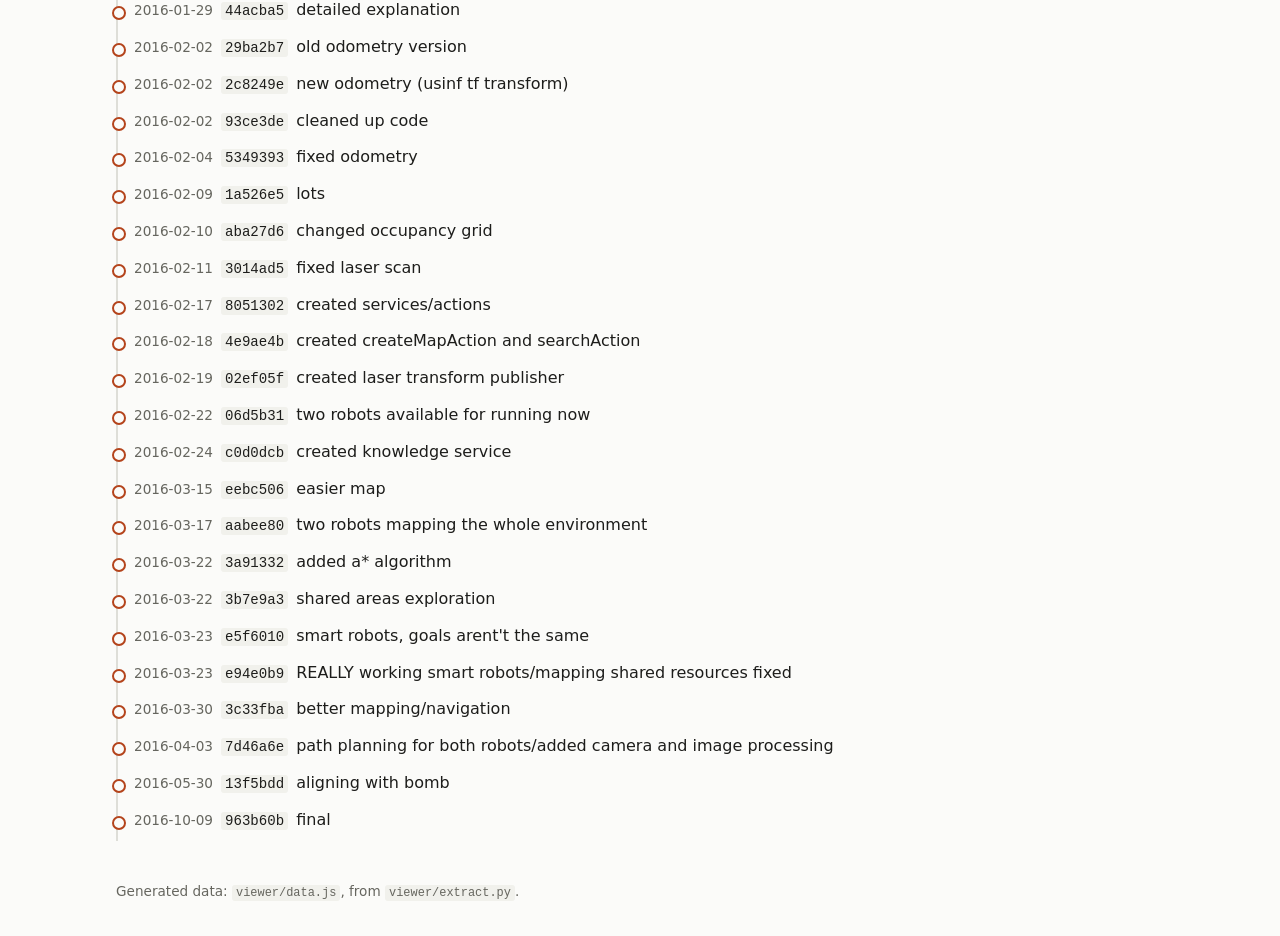
==== commit 9ec95765: "feat(viewer): add a capture of the 2026 mission run after the jackal fix" ====
--- a/viewer/index.html
+++ b/viewer/index.html
@@ -41,6 +41,16 @@
         ROS Indigo and Gazebo 2.2 in Docker (amd64 under Rosetta on Apple Silicon),
         Gazebo window captured from the container's virtual display, shown at 4× speed.
         Husky start pose chosen for the re-run; see <code>sim/README.md</code>.
+      </figcaption>
+    </figure>
+    <figure class="capture">
+      <video src="media/sim-mission-2026-10-17.mp4" controls muted loop playsinline preload="metadata"></video>
+      <figcaption>
+        Recorded 2026-10-17, after the 2026 change that turns the Jackal's laser over in the image.
+        Both robots search the harbor for 7.4 minutes of sim time. Neither sees the target before
+        the container runs out of memory and Gazebo is killed, so detection, the A* drive,
+        alignment and exit are not shown. Same Docker setup and Gazebo view as above, shown at 8× speed;
+        see <code>sim/README.md</code>.
       </figcaption>
     </figure>
     <p>To watch it live in 3D, run the simulation container and open <code>http://127.0.0.1:8080</code>; see <a href="../sim/README.md">sim/README.md</a>.</p>
--- a/viewer/style.css
+++ b/viewer/style.css
@@ -81,6 +81,7 @@
 .md li { margin: 4px 0; }
 
 .capture { margin: 0; }
+.capture + .capture { margin-top: 24px; }
 .capture video { width: 100%; max-width: 720px; display: block; border: 1px solid var(--line); background: #000; }
 .capture figcaption { color: var(--muted); font-size: 0.9rem; margin-top: 8px; max-width: 720px; }
 
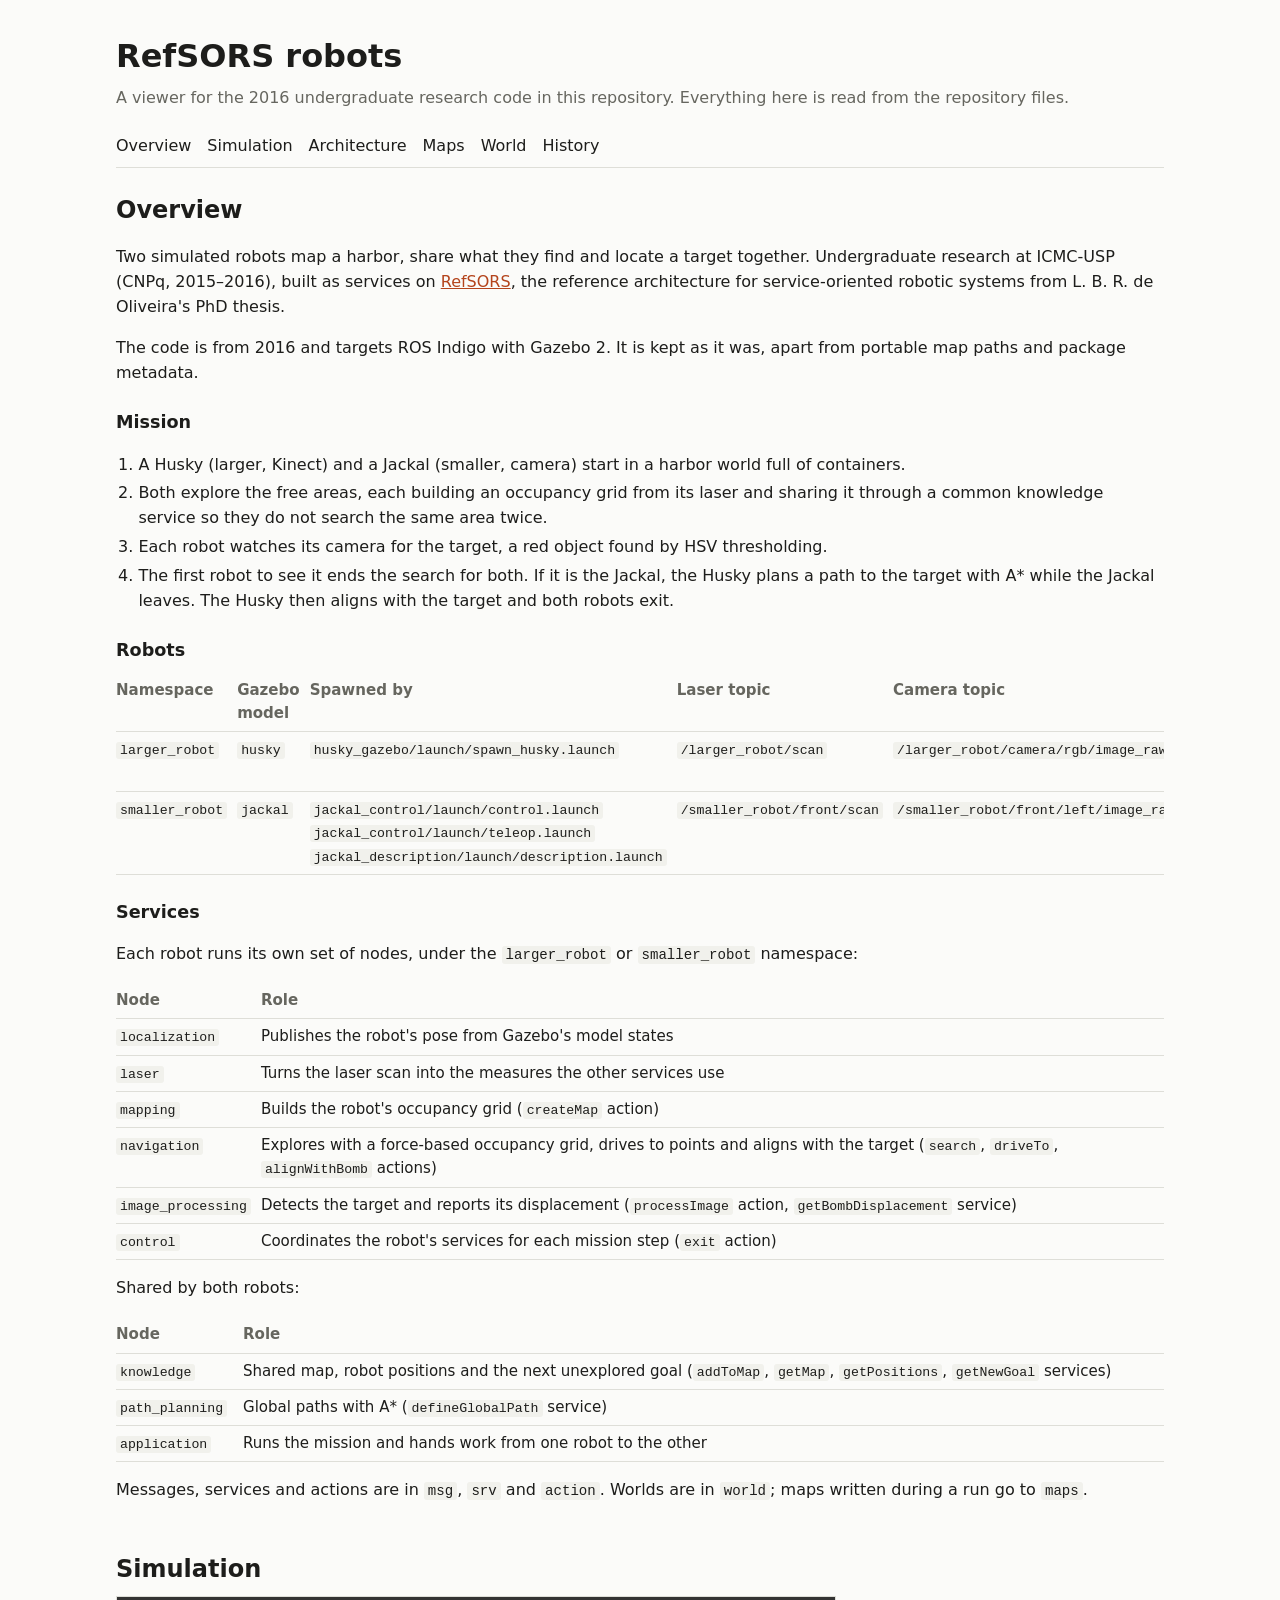
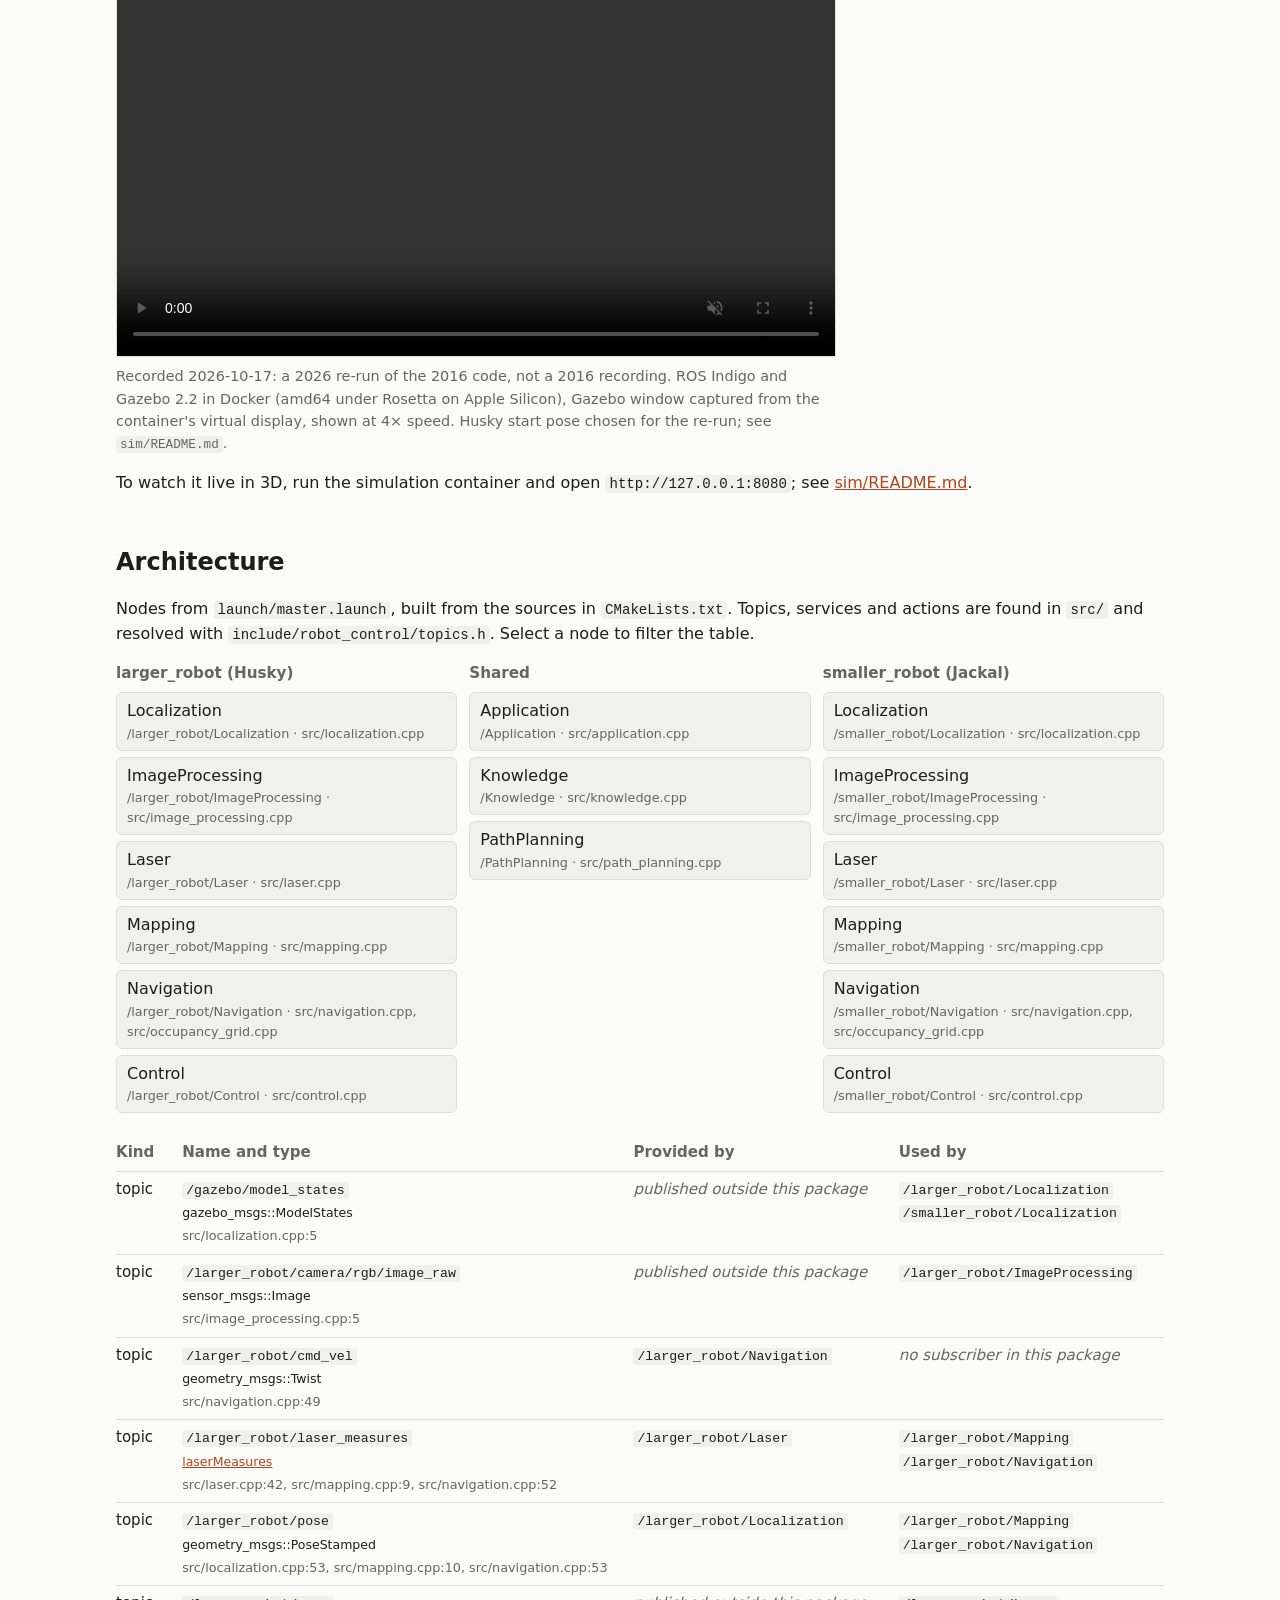
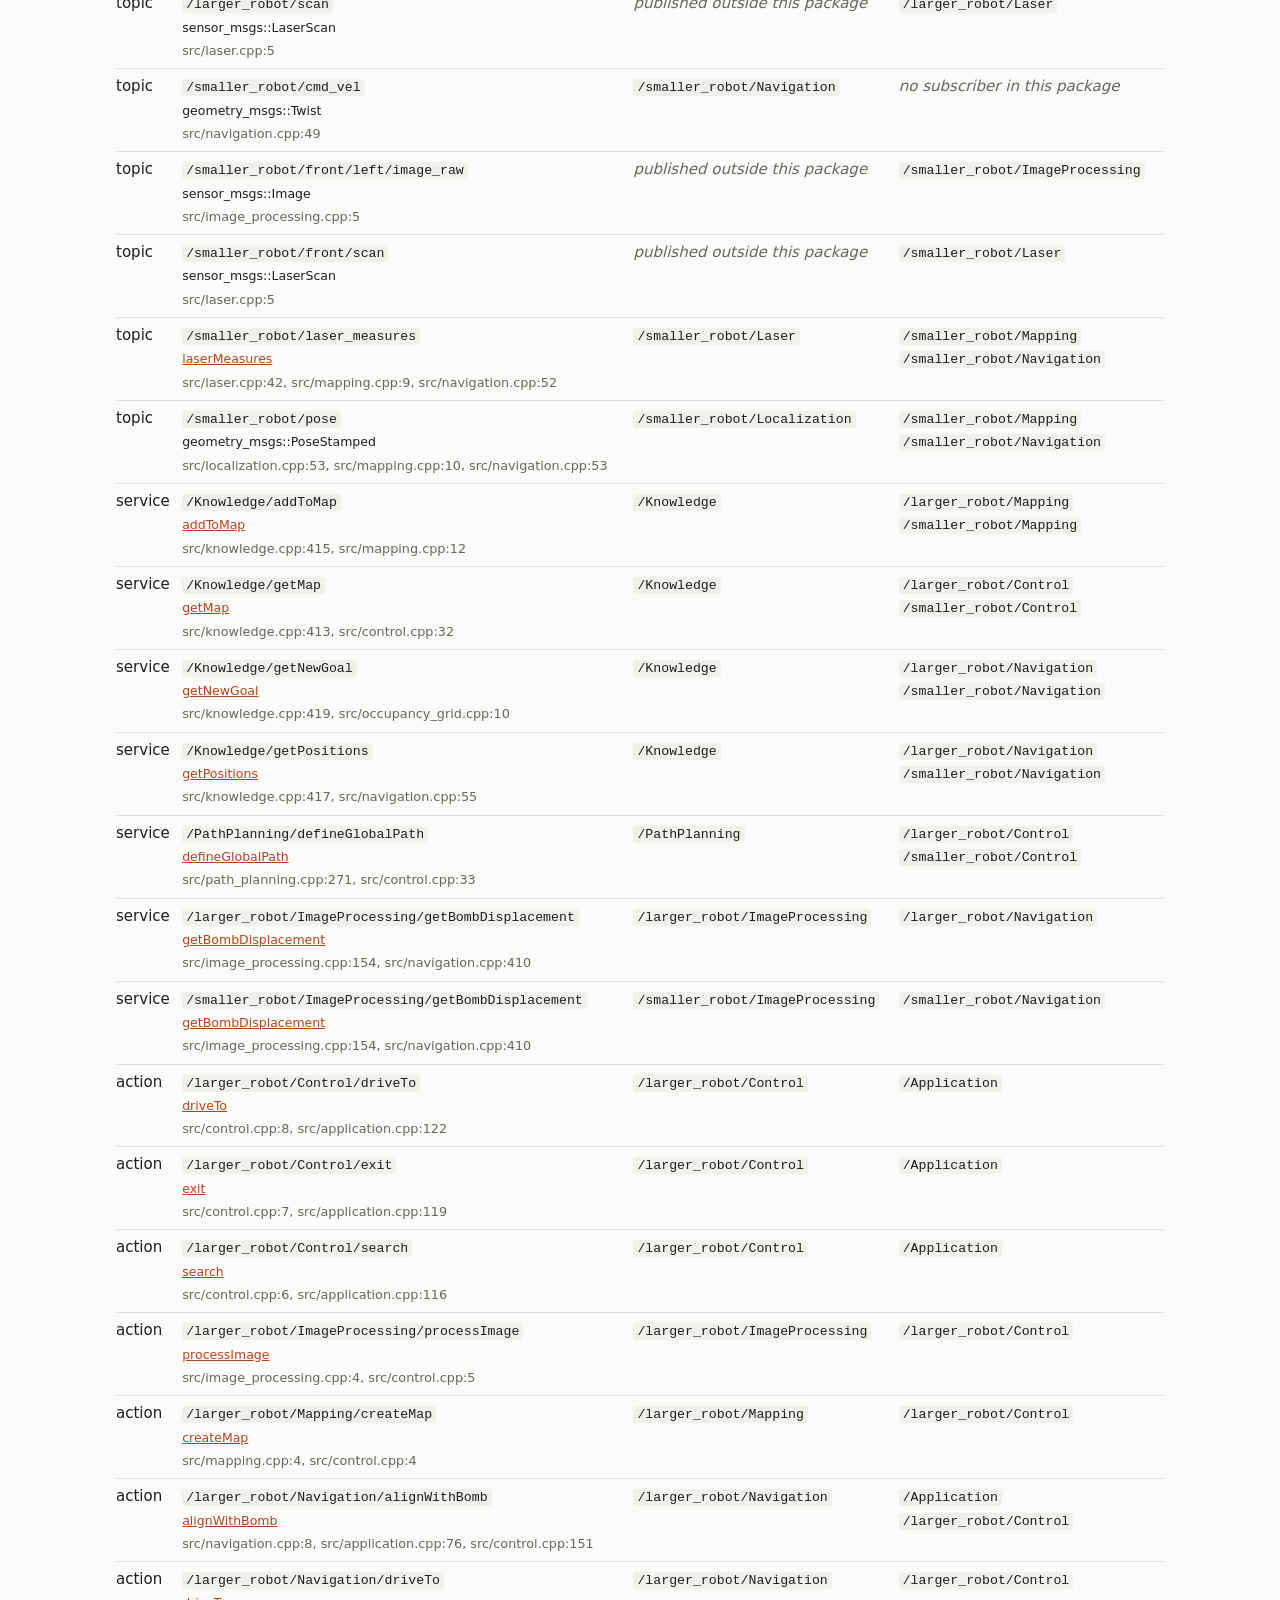
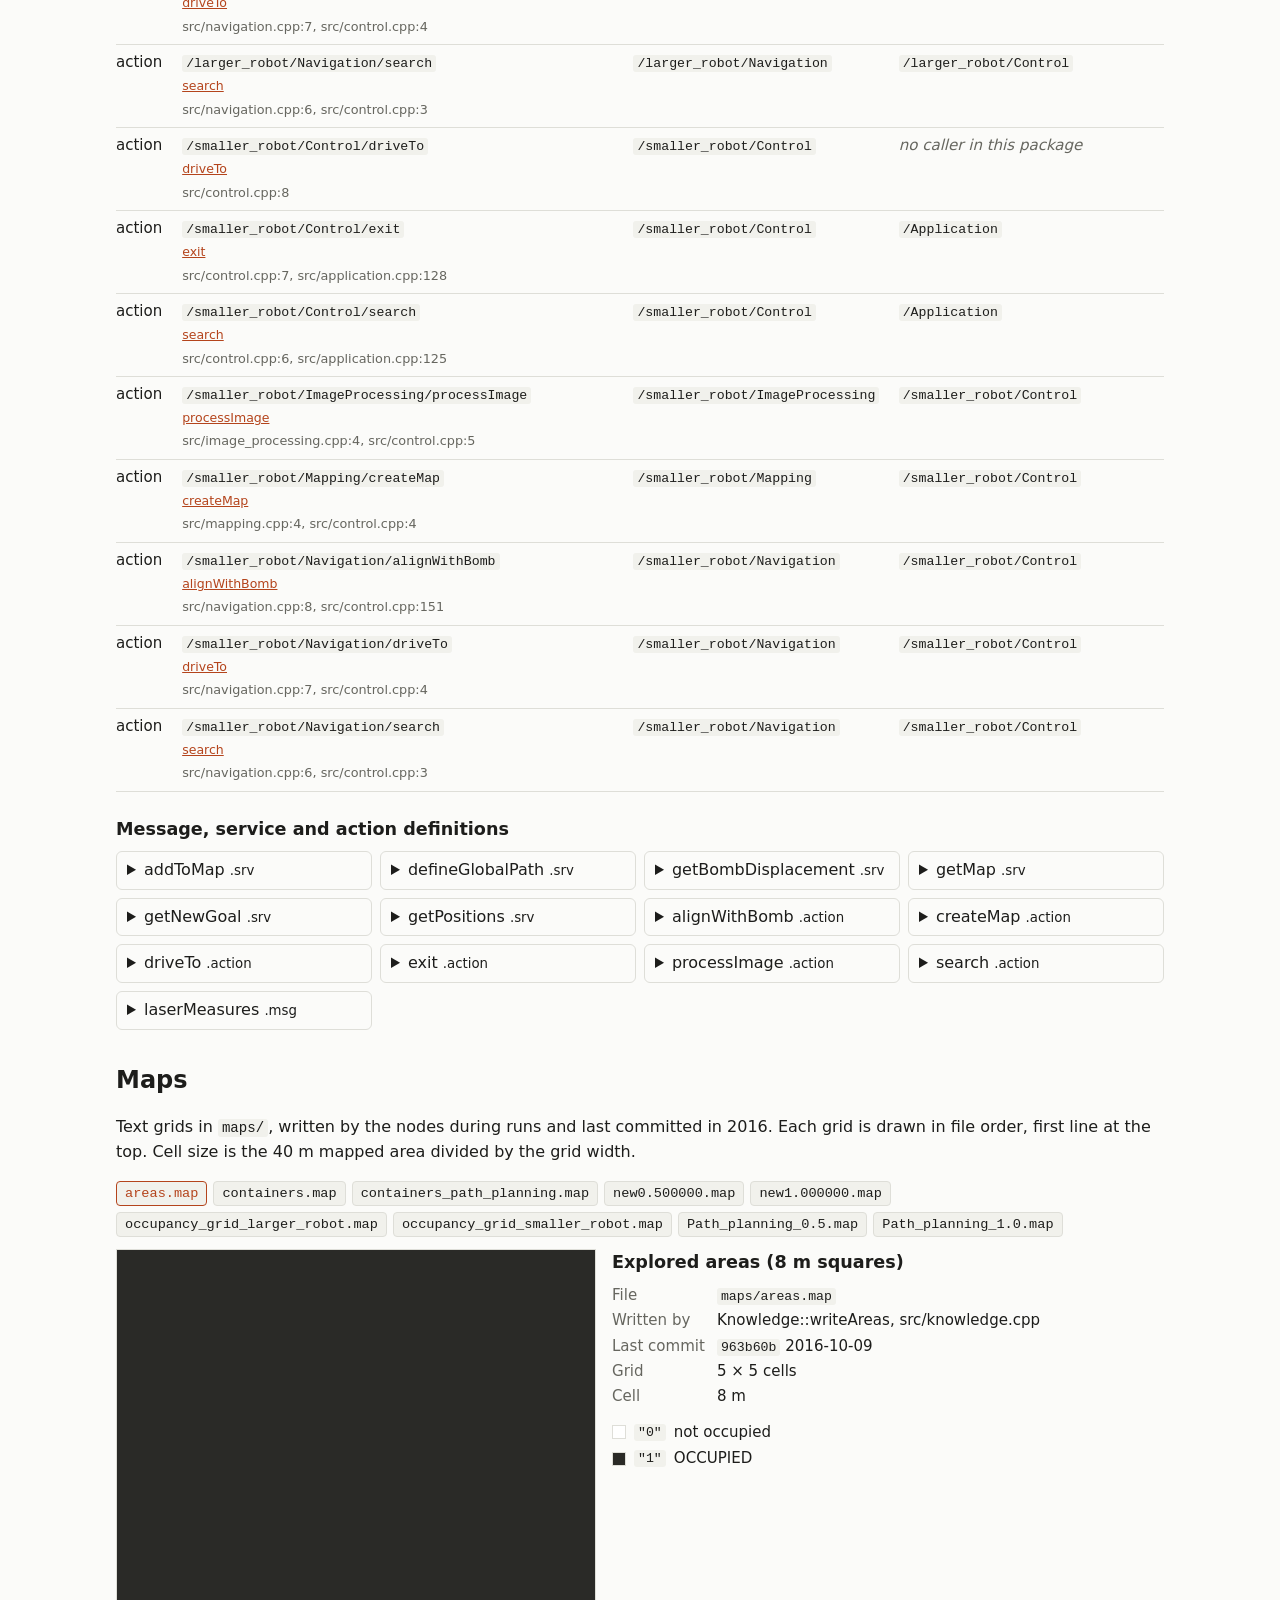
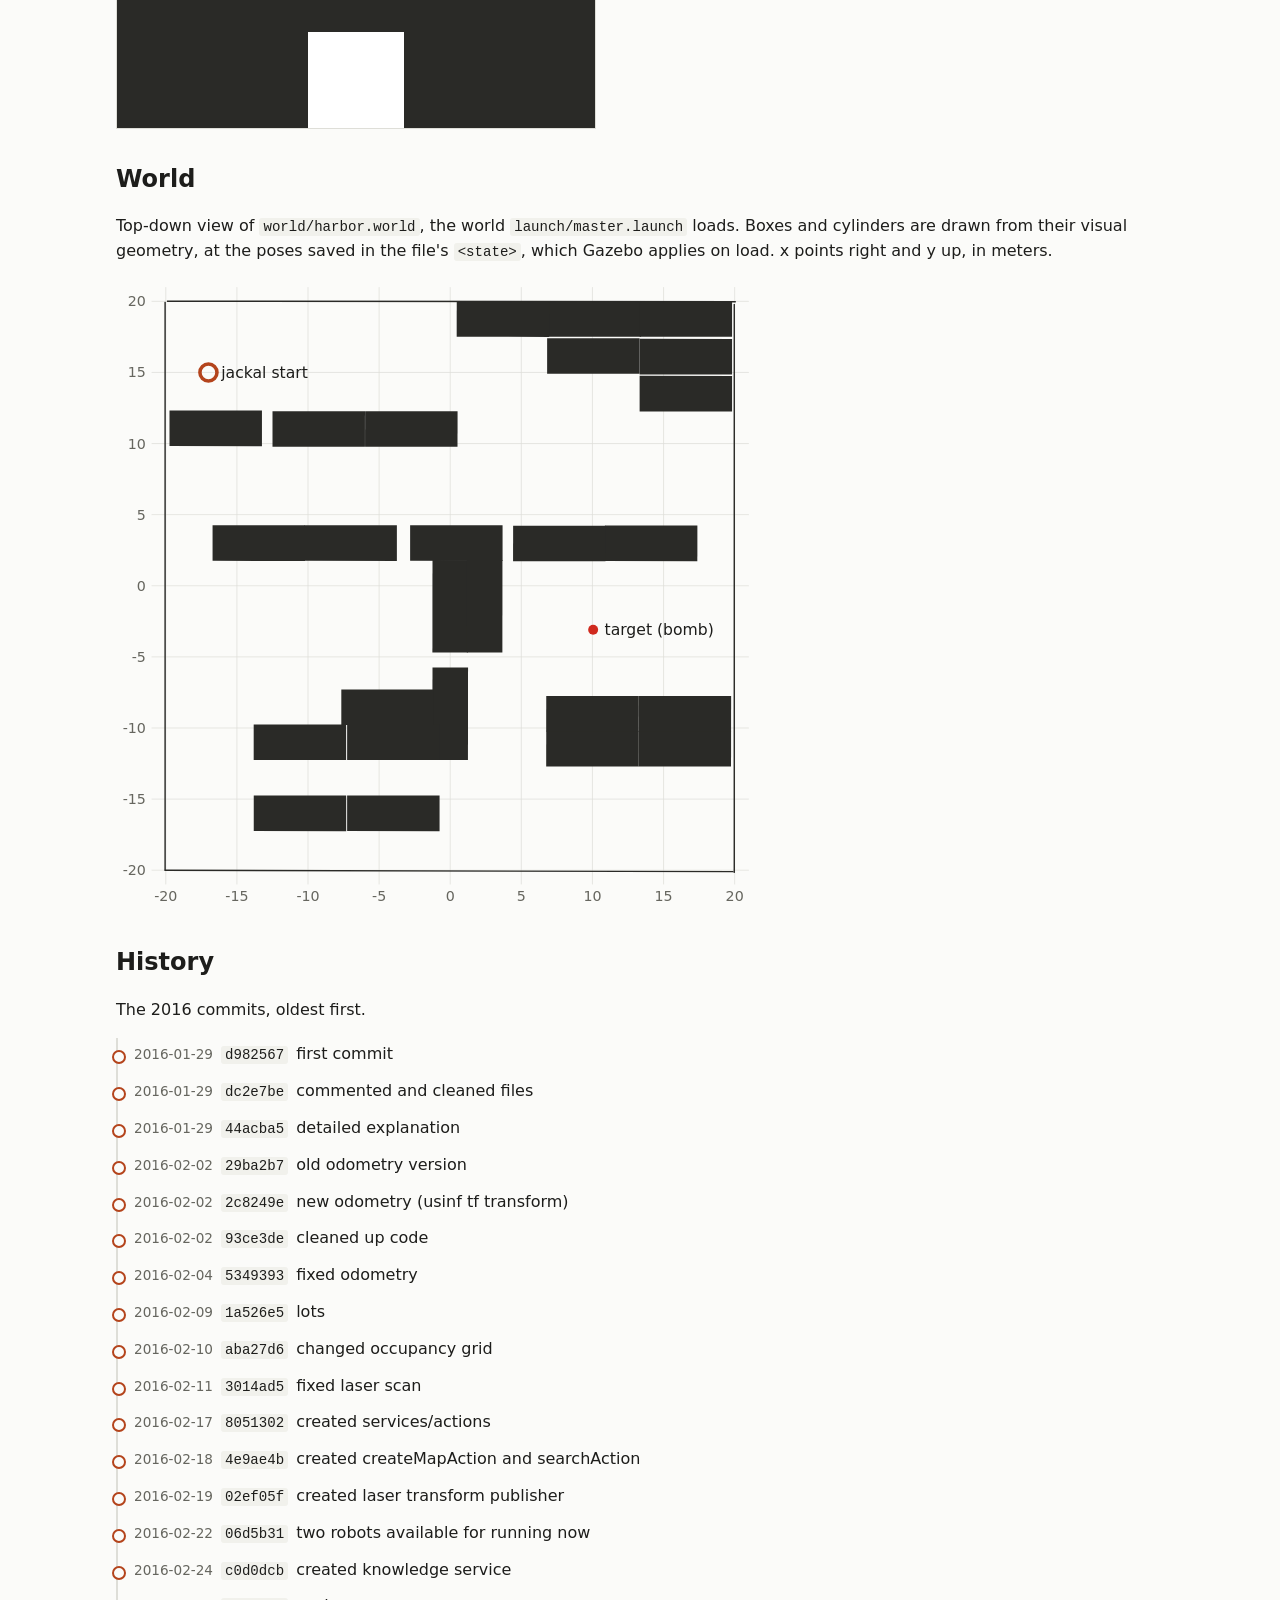
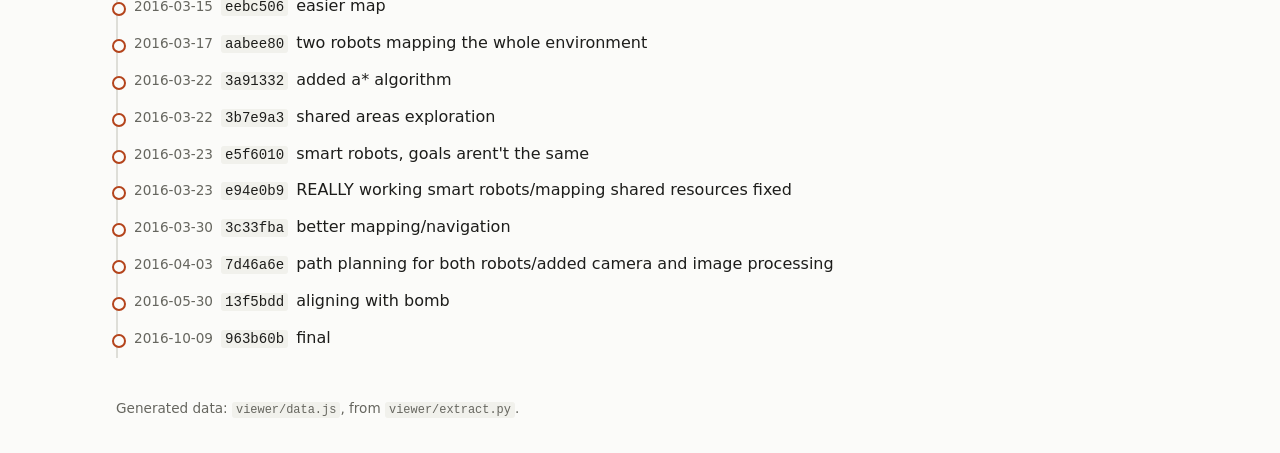
==== commit 29e33a3b: "Merge pull request #1 from rafamarqqqs/feat/web-viewer Run the 2016 simulation in Docker with a live" ====
--- a/viewer/index.html
+++ b/viewer/index.html
@@ -41,16 +41,6 @@
         ROS Indigo and Gazebo 2.2 in Docker (amd64 under Rosetta on Apple Silicon),
         Gazebo window captured from the container's virtual display, shown at 4× speed.
         Husky start pose chosen for the re-run; see <code>sim/README.md</code>.
-      </figcaption>
-    </figure>
-    <figure class="capture">
-      <video src="media/sim-mission-2026-10-17.mp4" controls muted loop playsinline preload="metadata"></video>
-      <figcaption>
-        Recorded 2026-10-17, after the 2026 change that turns the Jackal's laser over in the image.
-        Both robots search the harbor for 7.4 minutes of sim time. Neither sees the target before
-        the container runs out of memory and Gazebo is killed, so detection, the A* drive,
-        alignment and exit are not shown. Same Docker setup and Gazebo view as above, shown at 8× speed;
-        see <code>sim/README.md</code>.
       </figcaption>
     </figure>
     <p>To watch it live in 3D, run the simulation container and open <code>http://127.0.0.1:8080</code>; see <a href="../sim/README.md">sim/README.md</a>.</p>
--- a/viewer/style.css
+++ b/viewer/style.css
@@ -81,7 +81,6 @@
 .md li { margin: 4px 0; }
 
 .capture { margin: 0; }
-.capture + .capture { margin-top: 24px; }
 .capture video { width: 100%; max-width: 720px; display: block; border: 1px solid var(--line); background: #000; }
 .capture figcaption { color: var(--muted); font-size: 0.9rem; margin-top: 8px; max-width: 720px; }
 
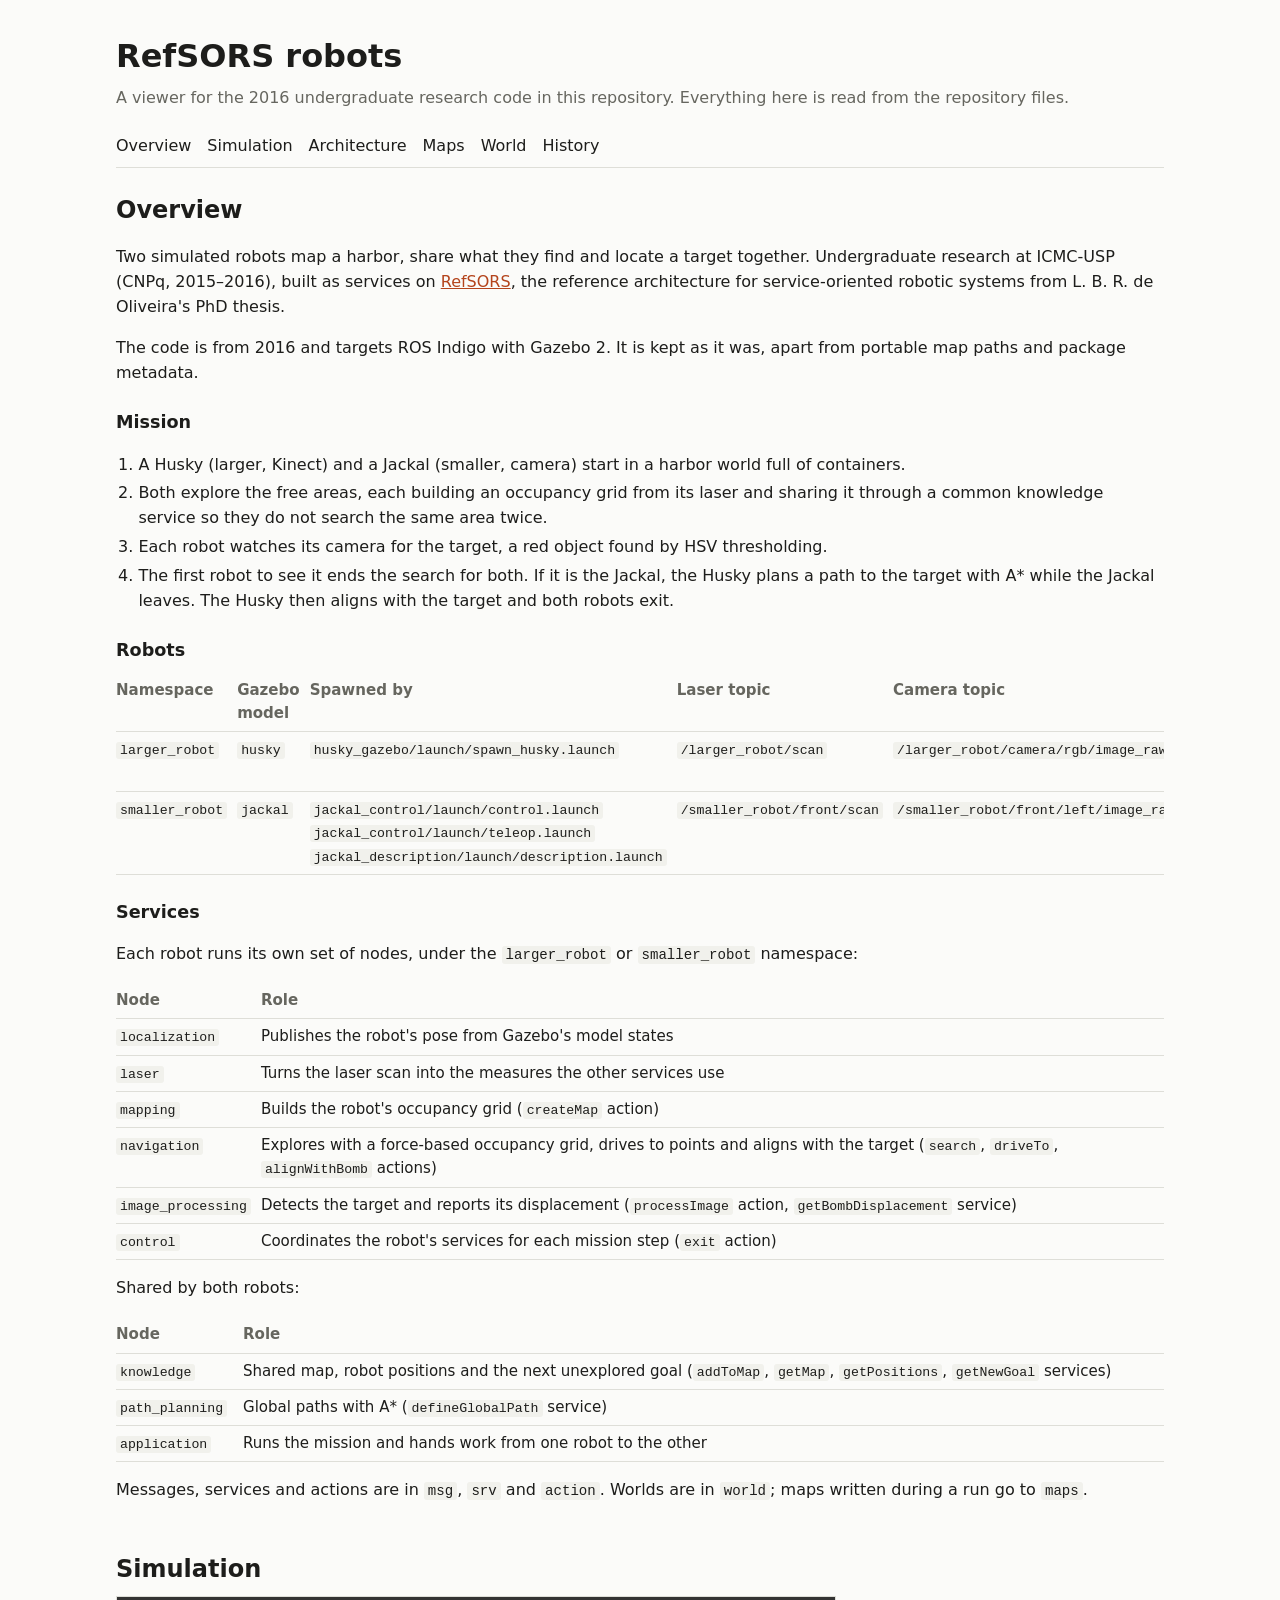
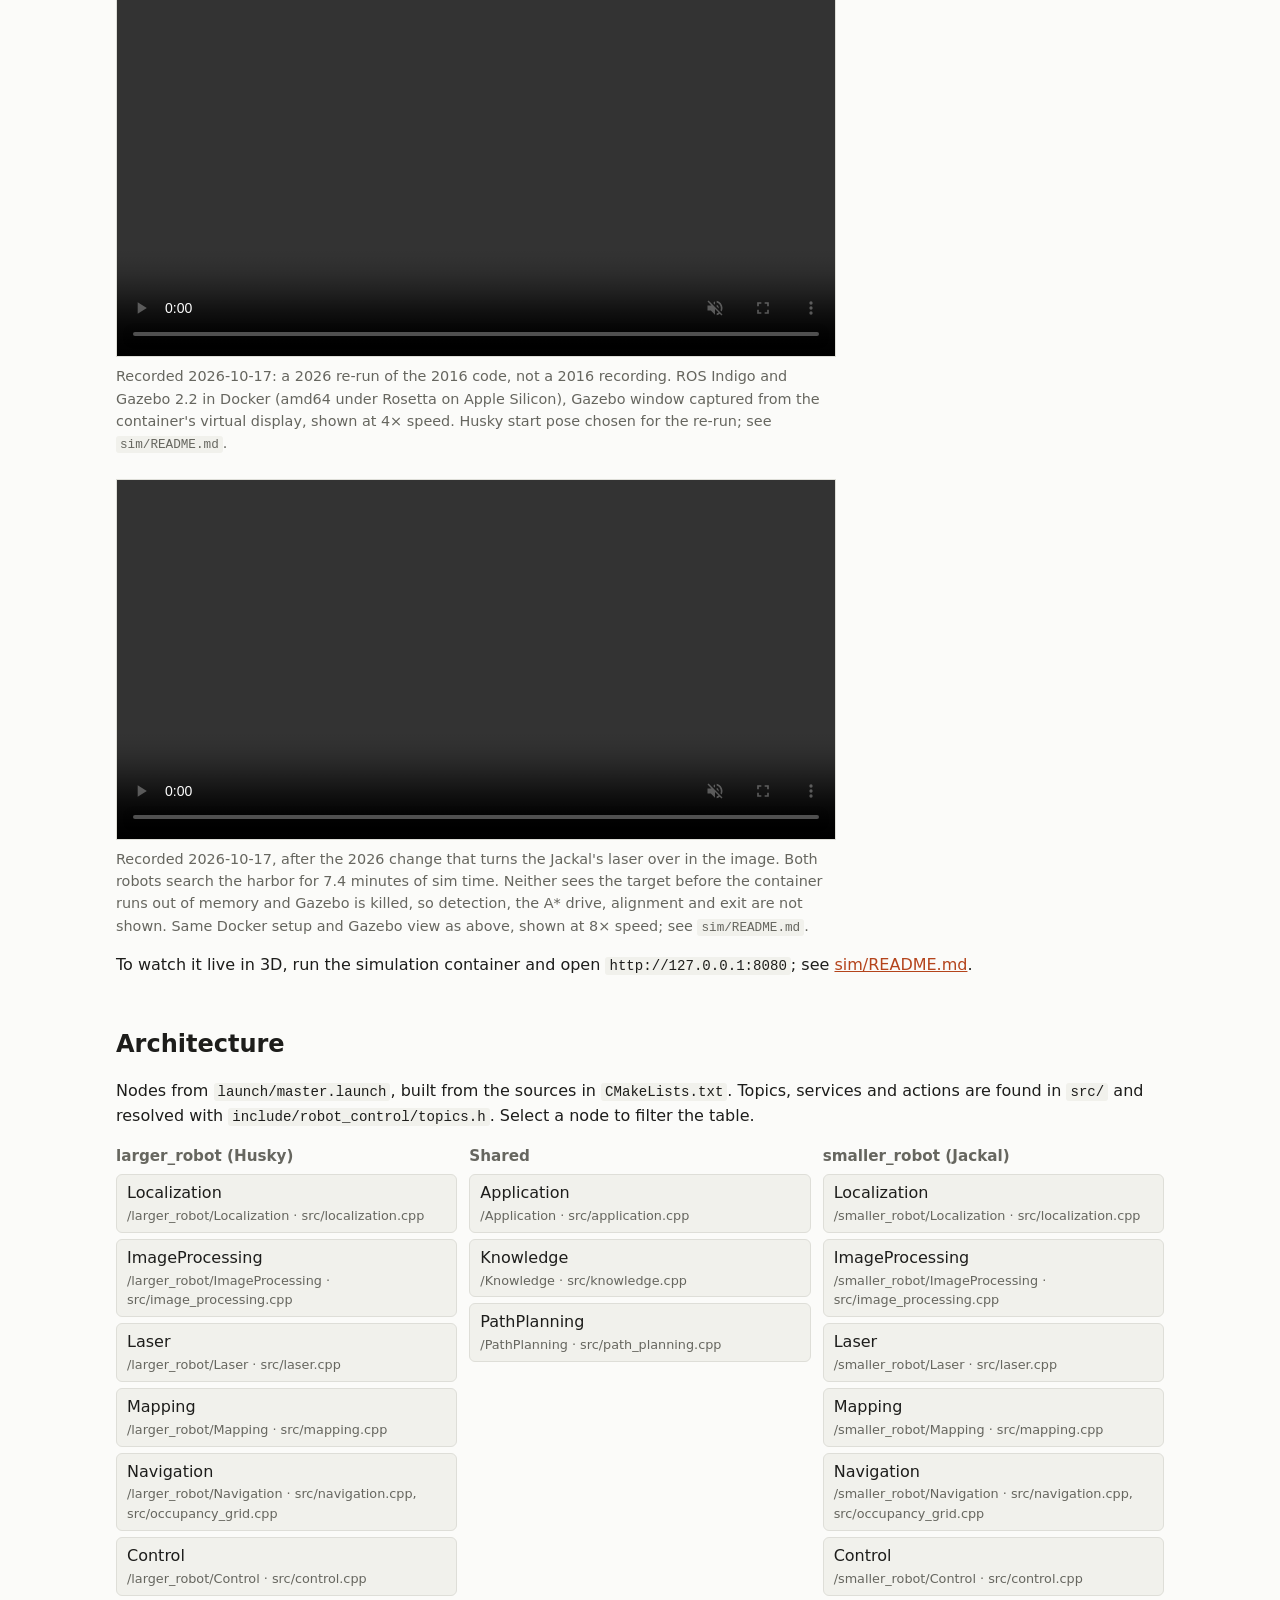
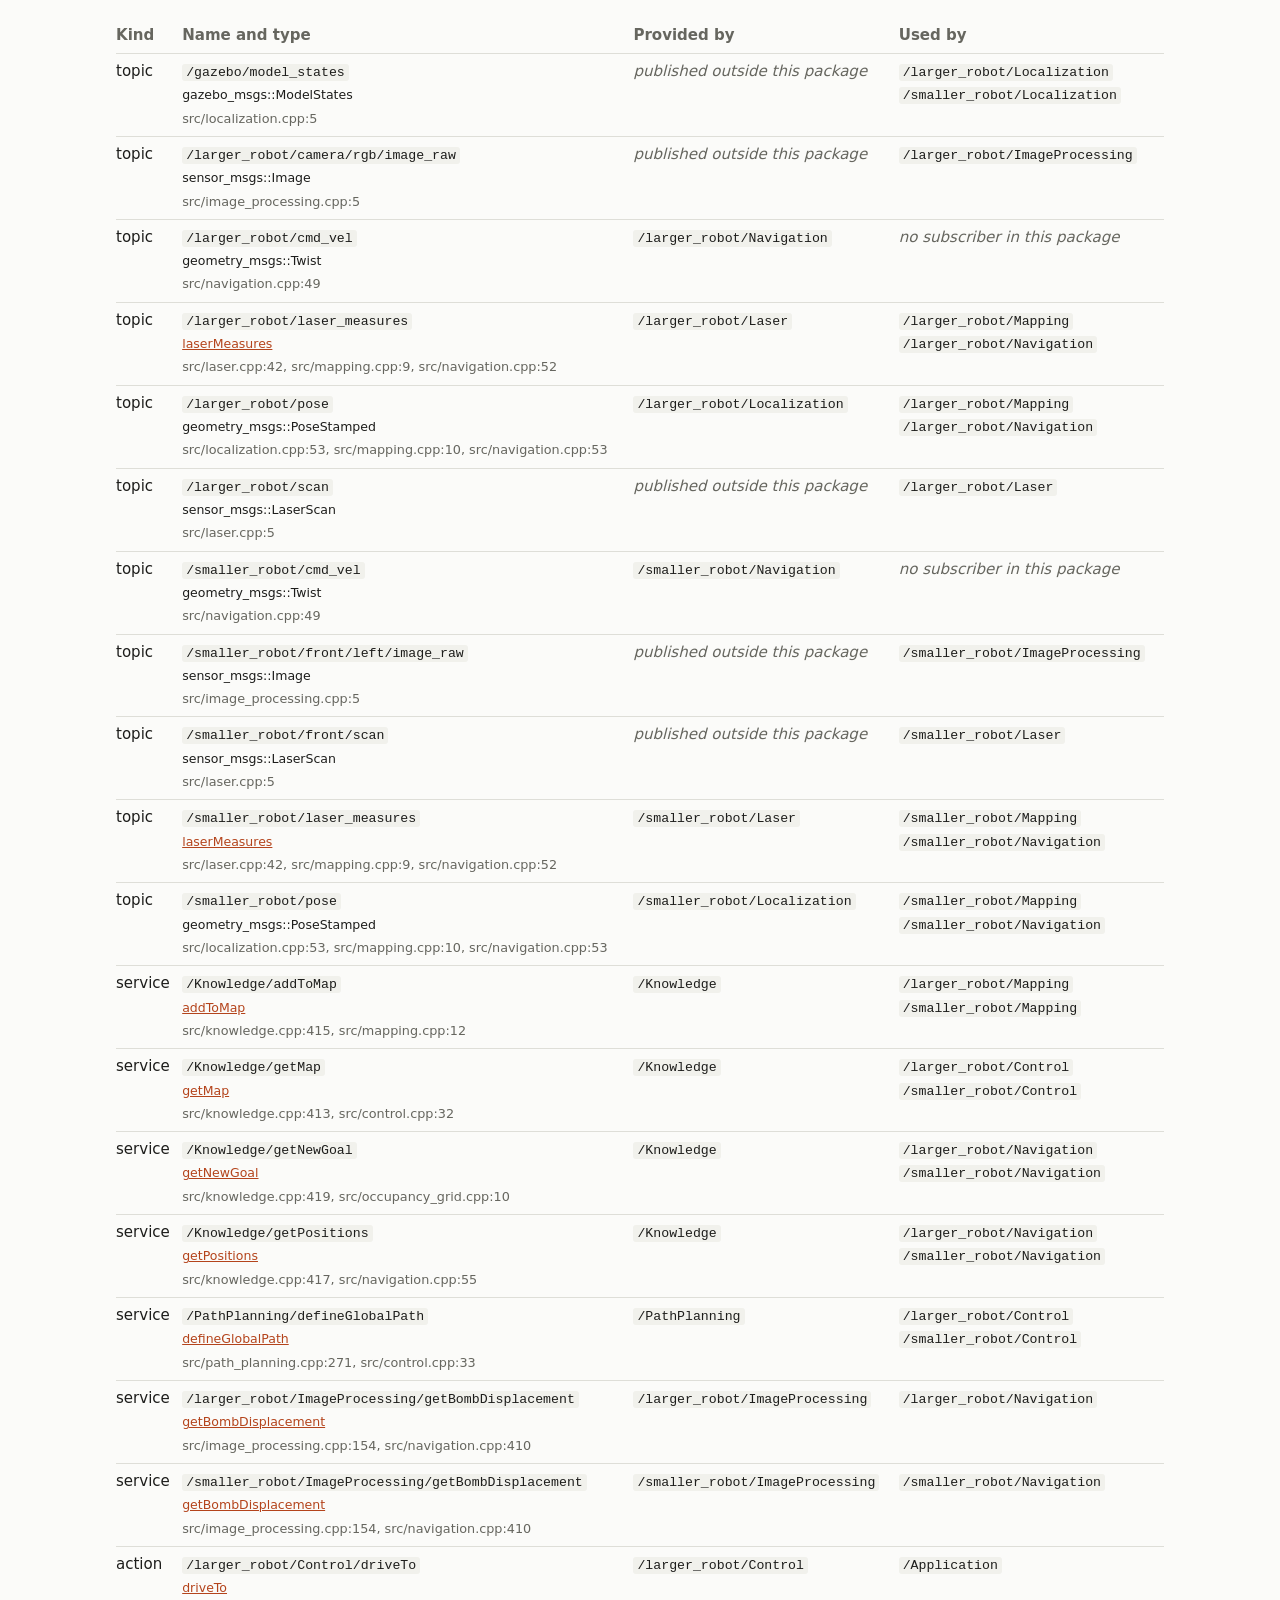
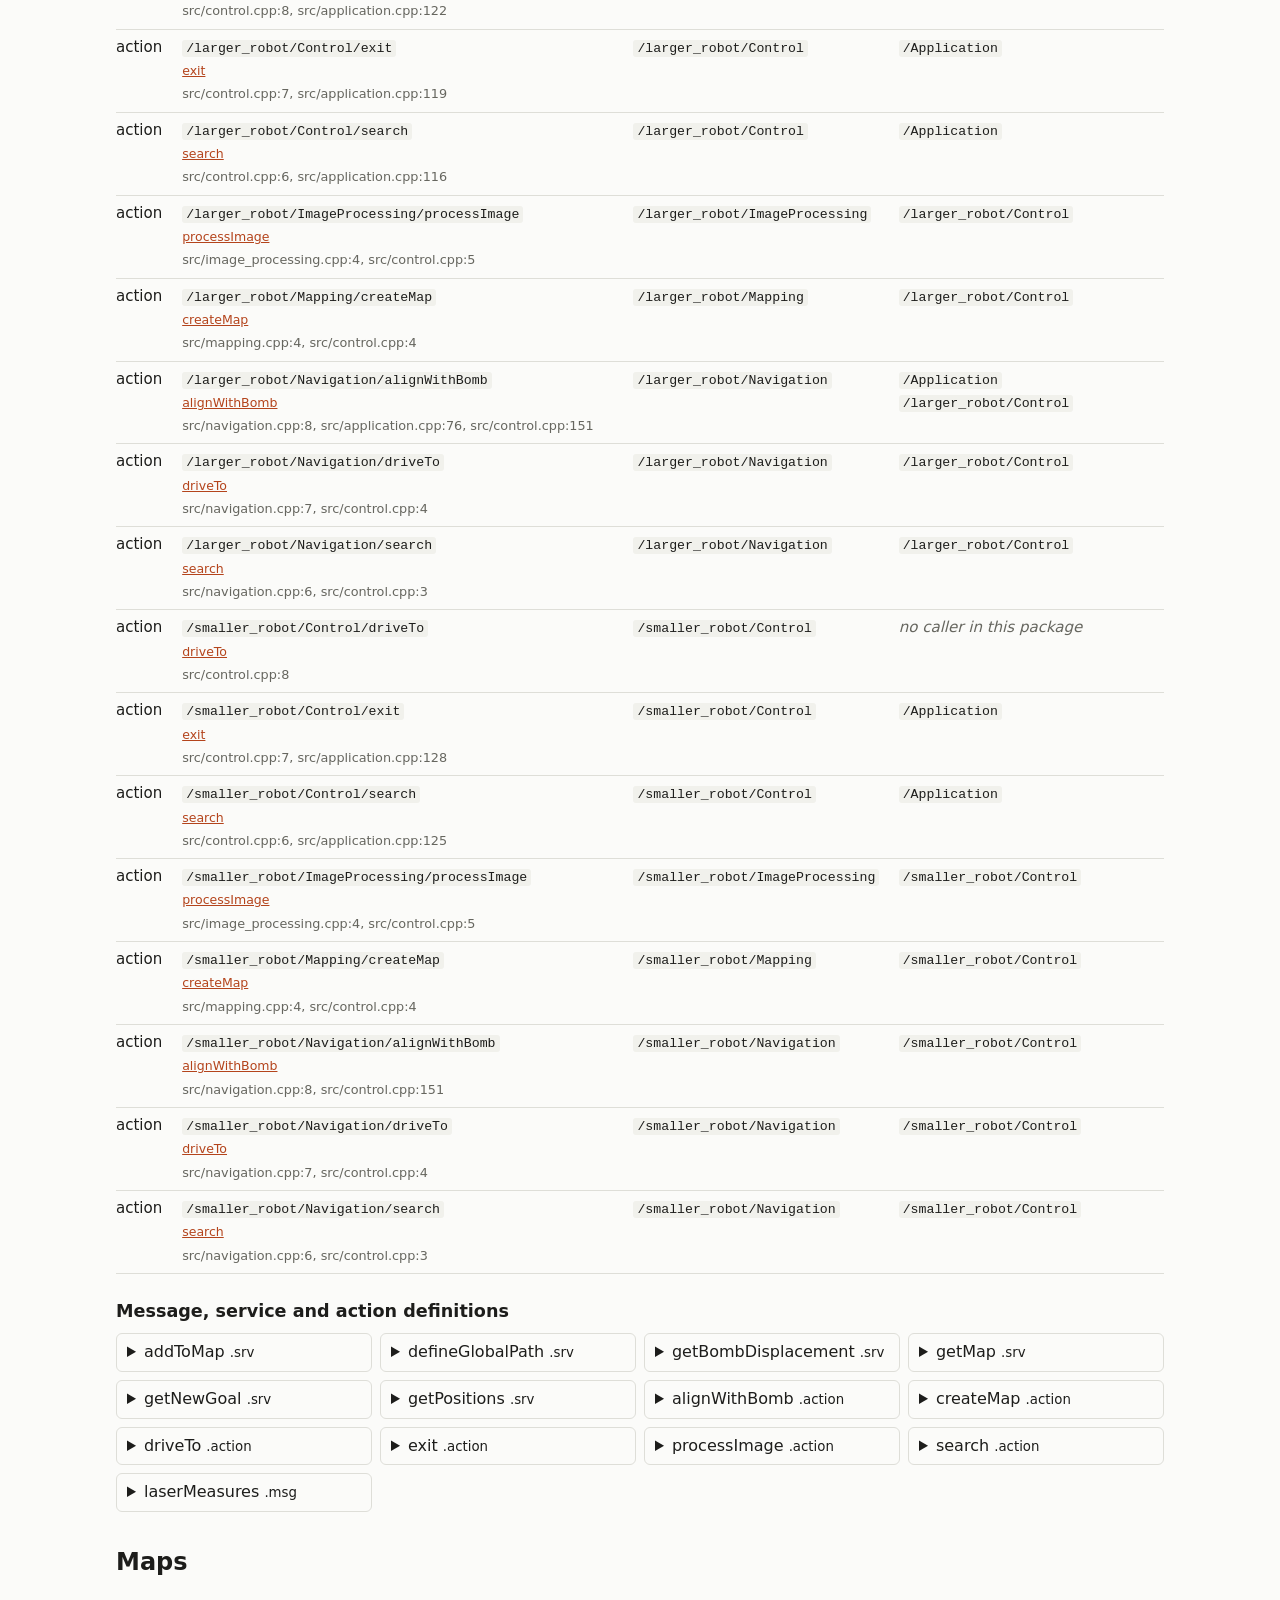
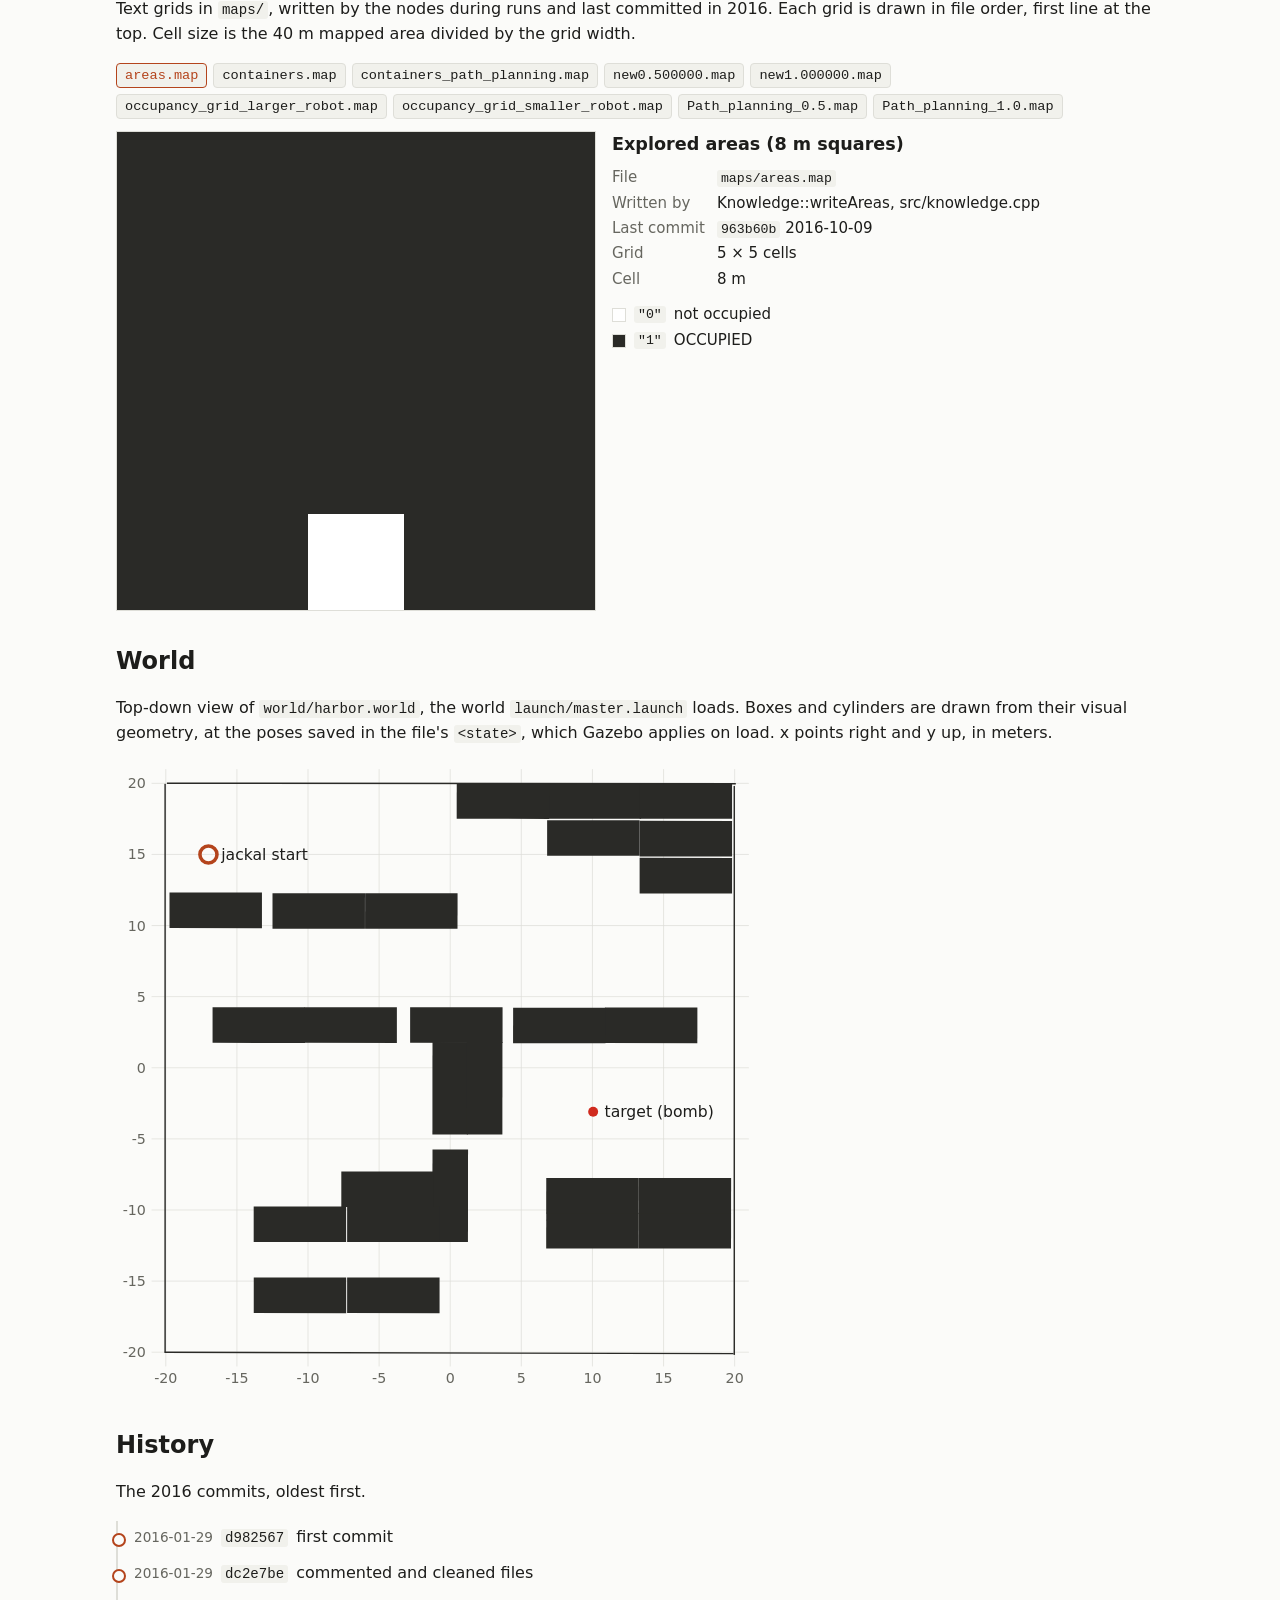
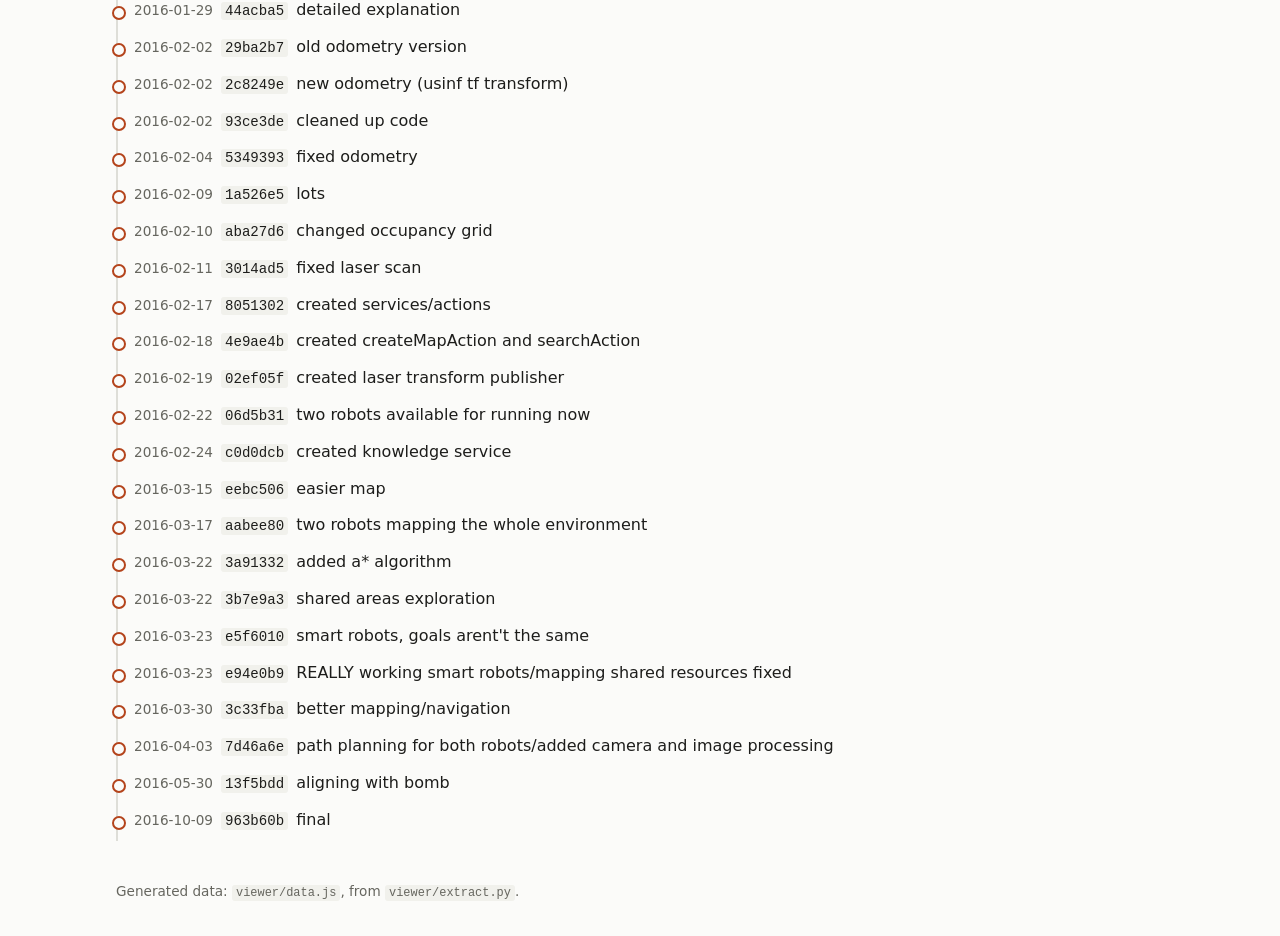
==== commit 824dac37: "Merge pull request #3 from rafamarqqqs/fix/sim-jackal-spawn fix(sim): turn the Jackal laser over so " ====
--- a/viewer/index.html
+++ b/viewer/index.html
@@ -41,6 +41,16 @@
         ROS Indigo and Gazebo 2.2 in Docker (amd64 under Rosetta on Apple Silicon),
         Gazebo window captured from the container's virtual display, shown at 4× speed.
         Husky start pose chosen for the re-run; see <code>sim/README.md</code>.
+      </figcaption>
+    </figure>
+    <figure class="capture">
+      <video src="media/sim-mission-2026-10-17.mp4" controls muted loop playsinline preload="metadata"></video>
+      <figcaption>
+        Recorded 2026-10-17, after the 2026 change that turns the Jackal's laser over in the image.
+        Both robots search the harbor for 7.4 minutes of sim time. Neither sees the target before
+        the container runs out of memory and Gazebo is killed, so detection, the A* drive,
+        alignment and exit are not shown. Same Docker setup and Gazebo view as above, shown at 8× speed;
+        see <code>sim/README.md</code>.
       </figcaption>
     </figure>
     <p>To watch it live in 3D, run the simulation container and open <code>http://127.0.0.1:8080</code>; see <a href="../sim/README.md">sim/README.md</a>.</p>
--- a/viewer/style.css
+++ b/viewer/style.css
@@ -81,6 +81,7 @@
 .md li { margin: 4px 0; }
 
 .capture { margin: 0; }
+.capture + .capture { margin-top: 24px; }
 .capture video { width: 100%; max-width: 720px; display: block; border: 1px solid var(--line); background: #000; }
 .capture figcaption { color: var(--muted); font-size: 0.9rem; margin-top: 8px; max-width: 720px; }
 
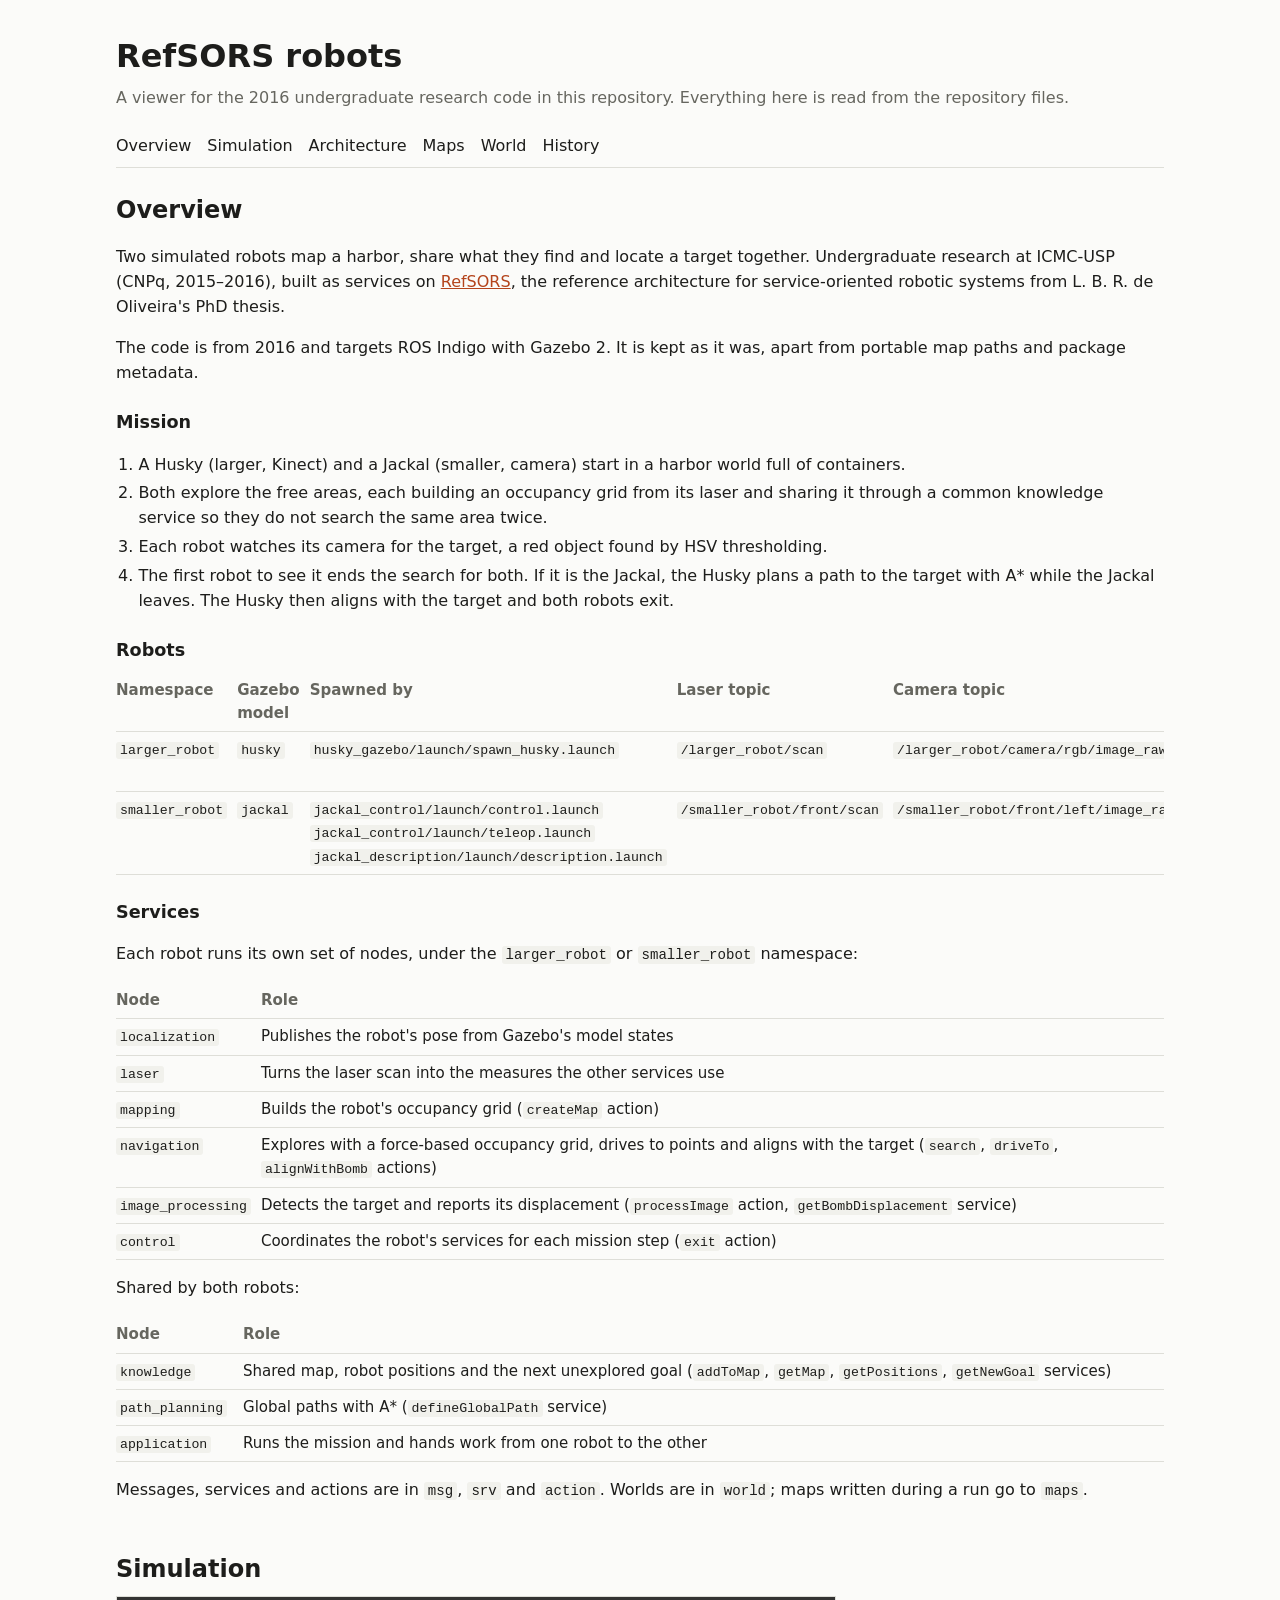
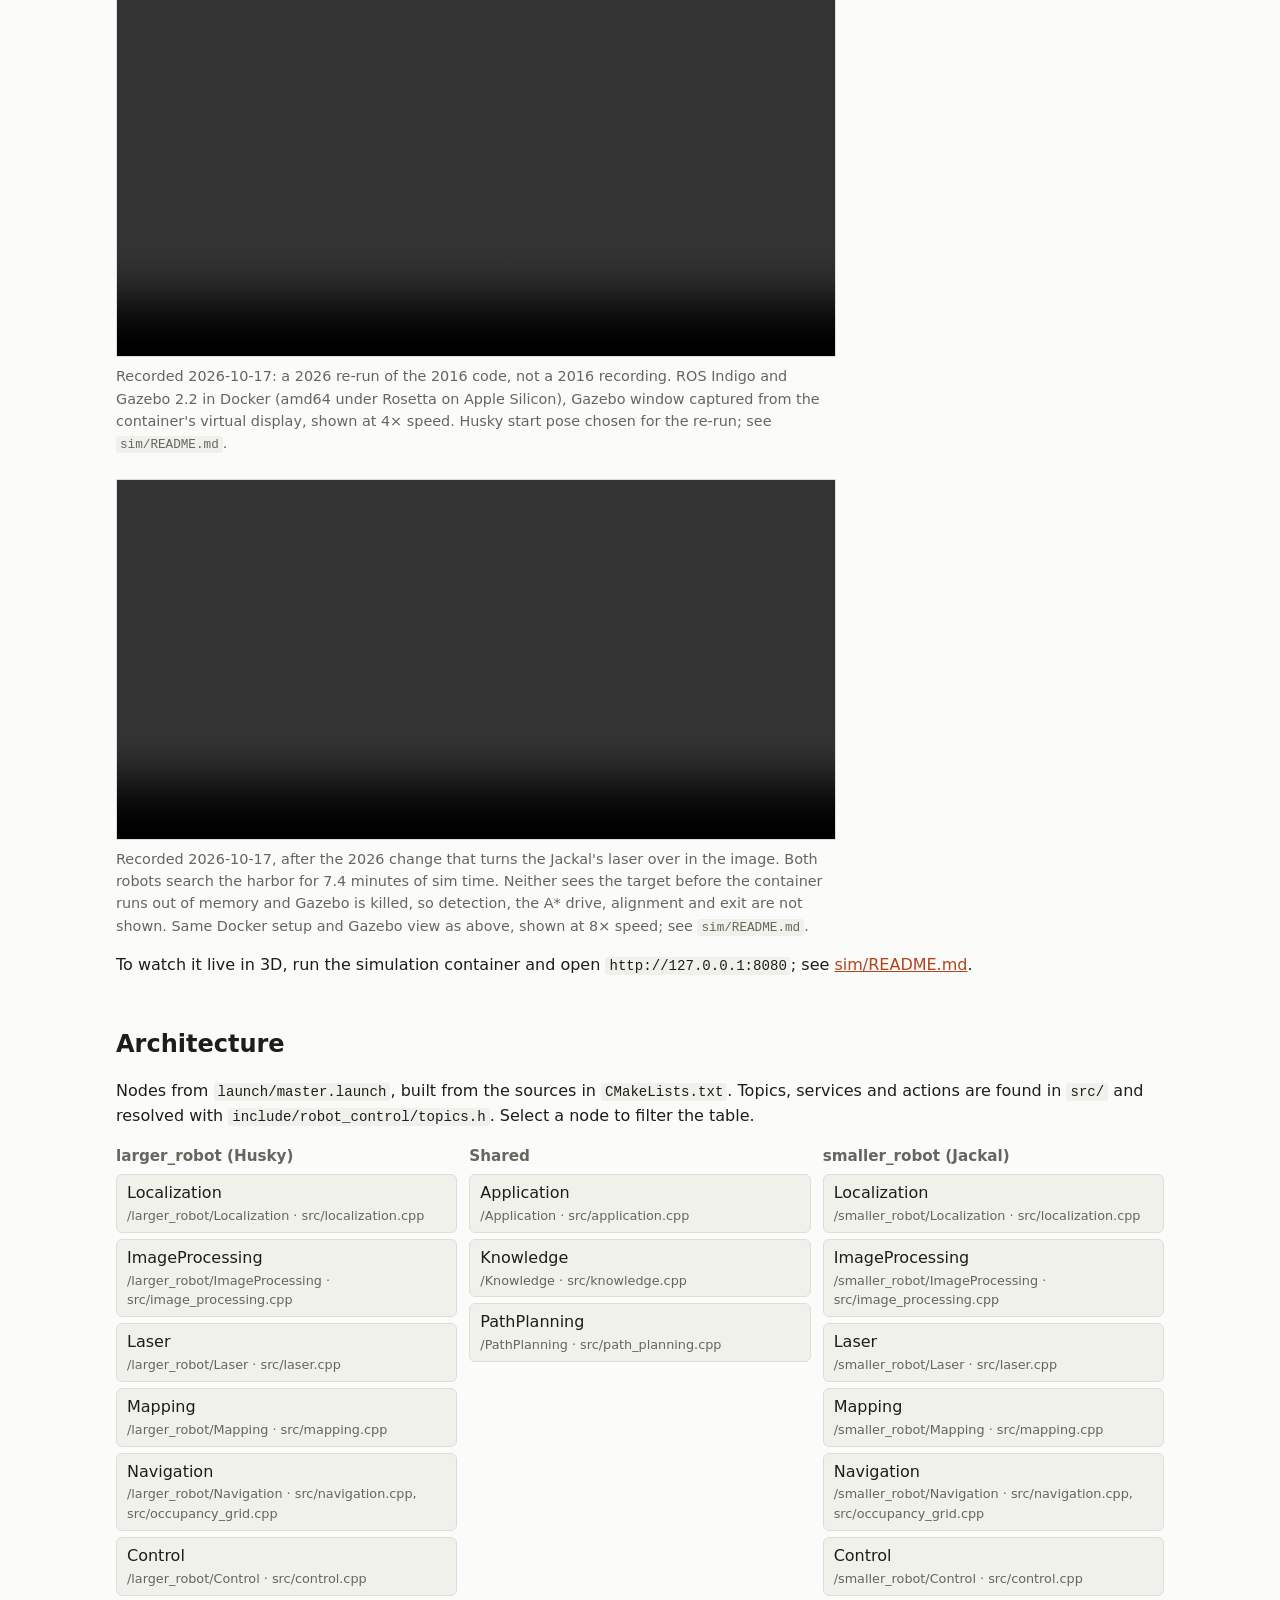
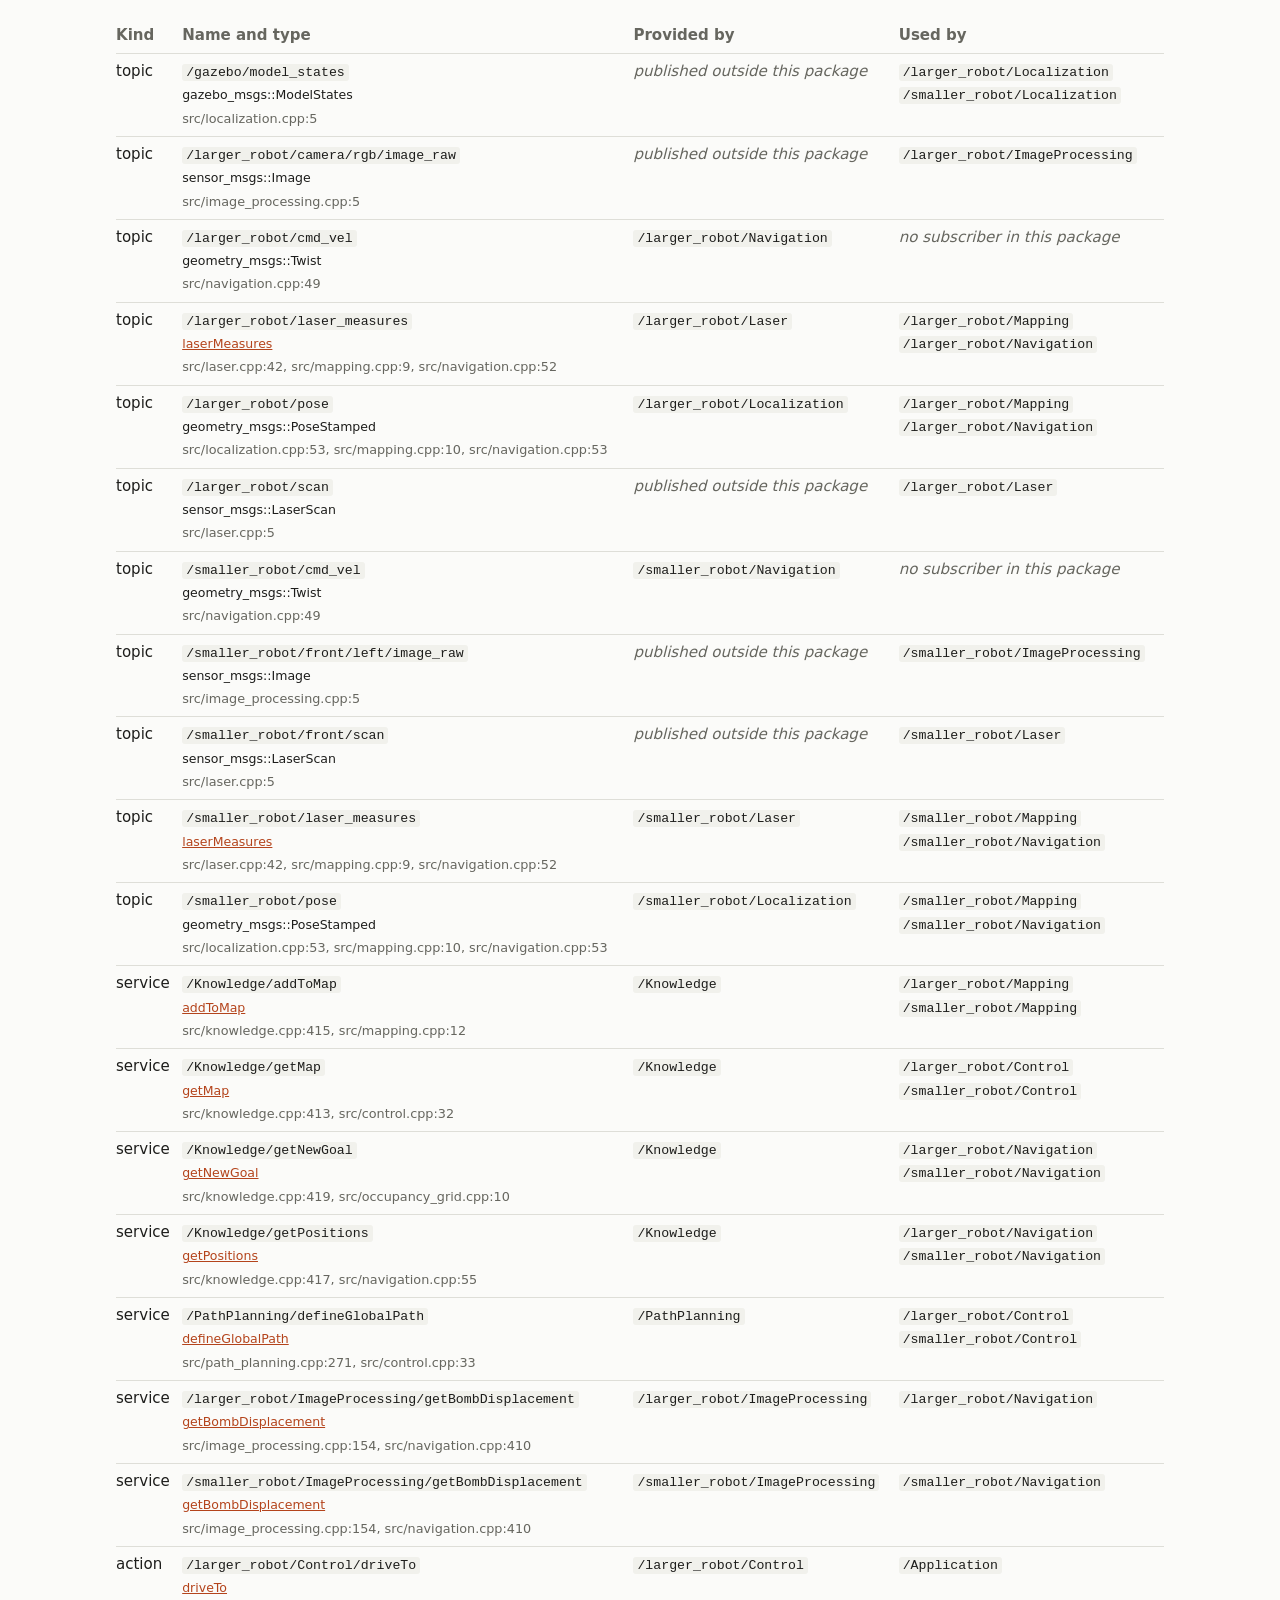
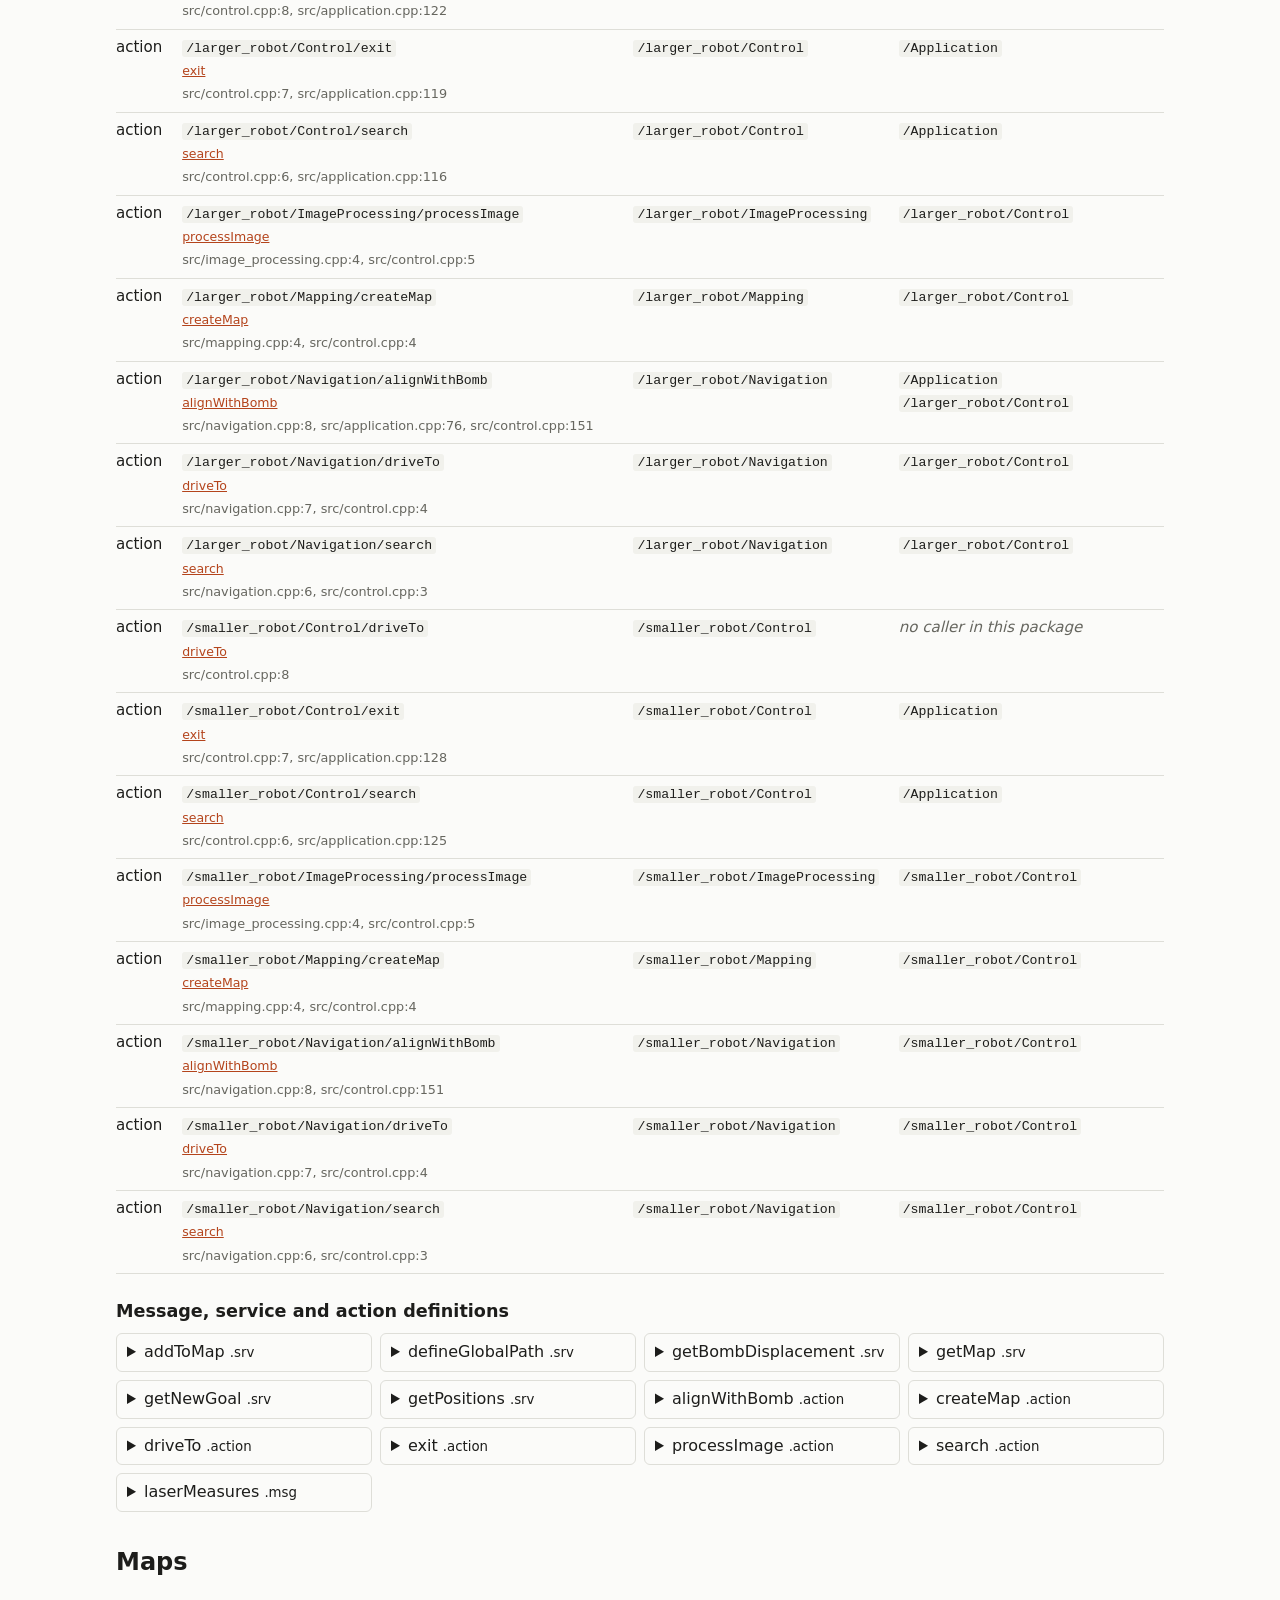
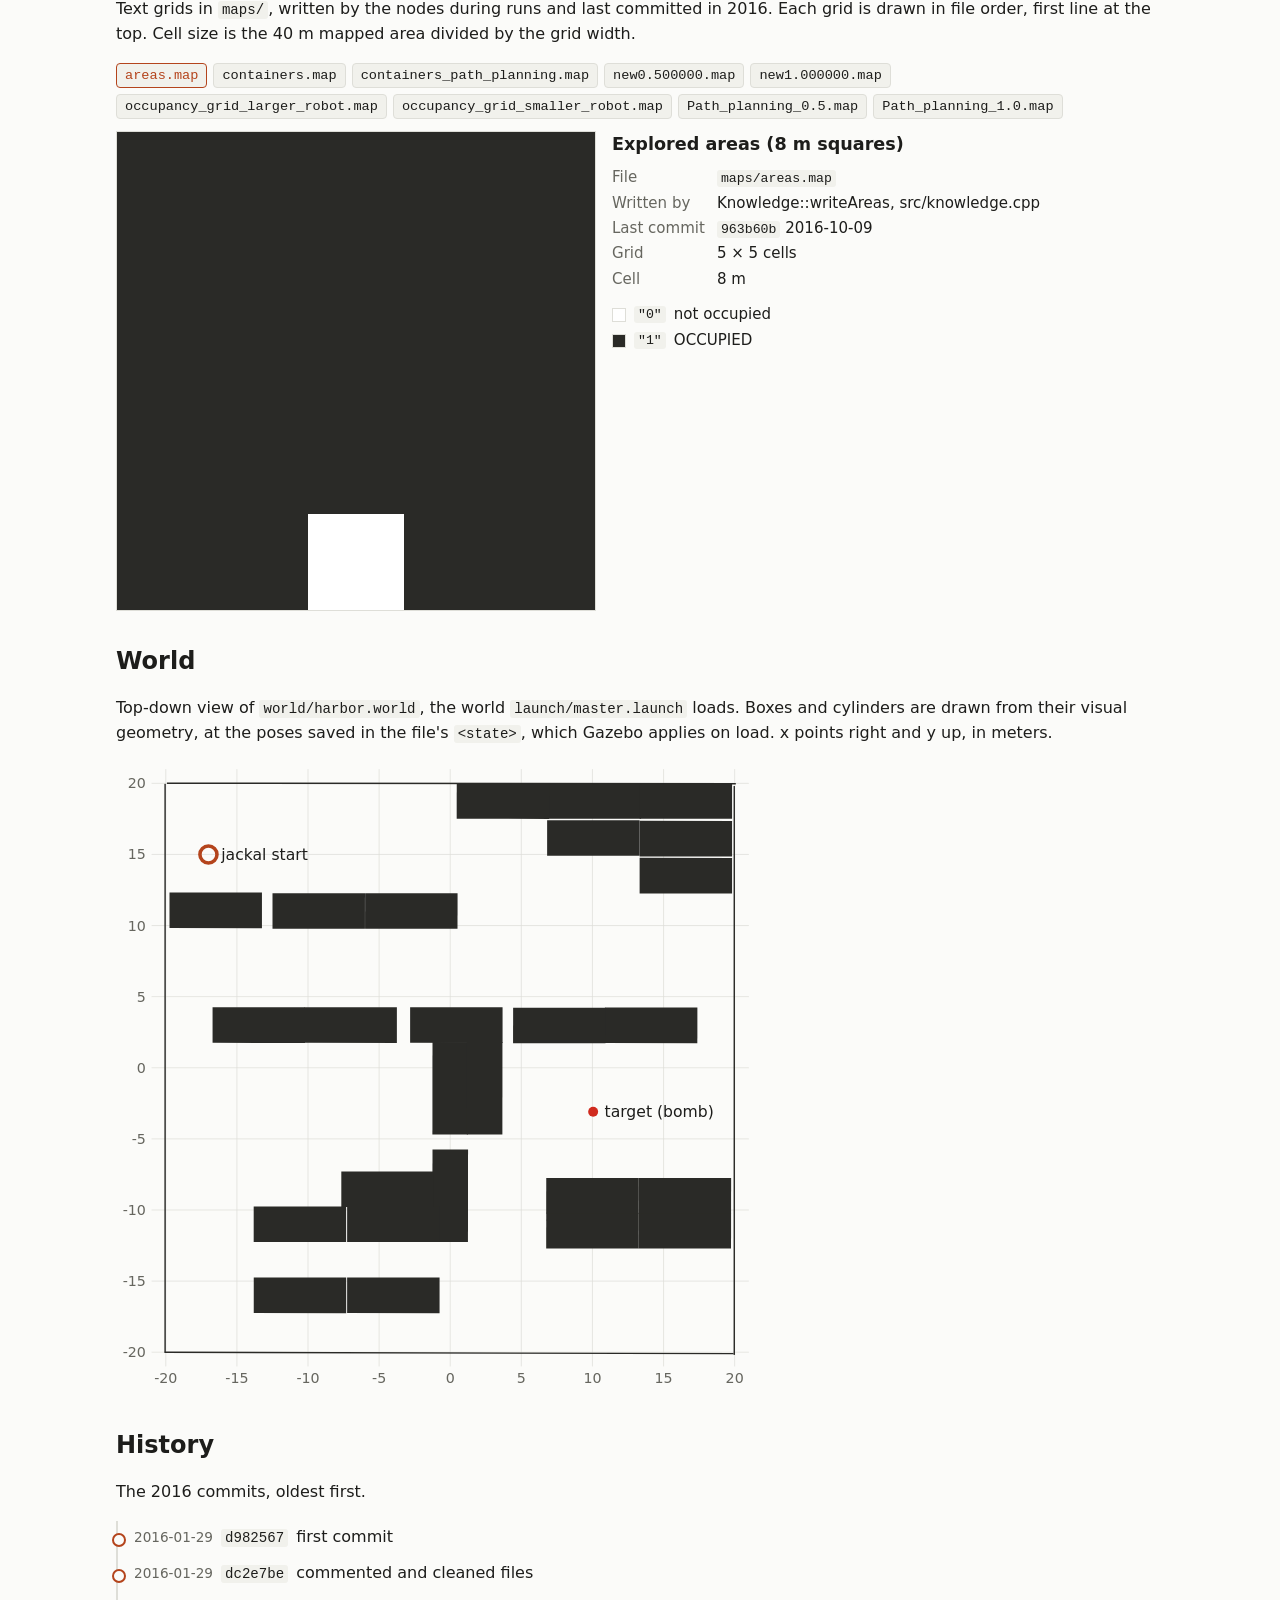
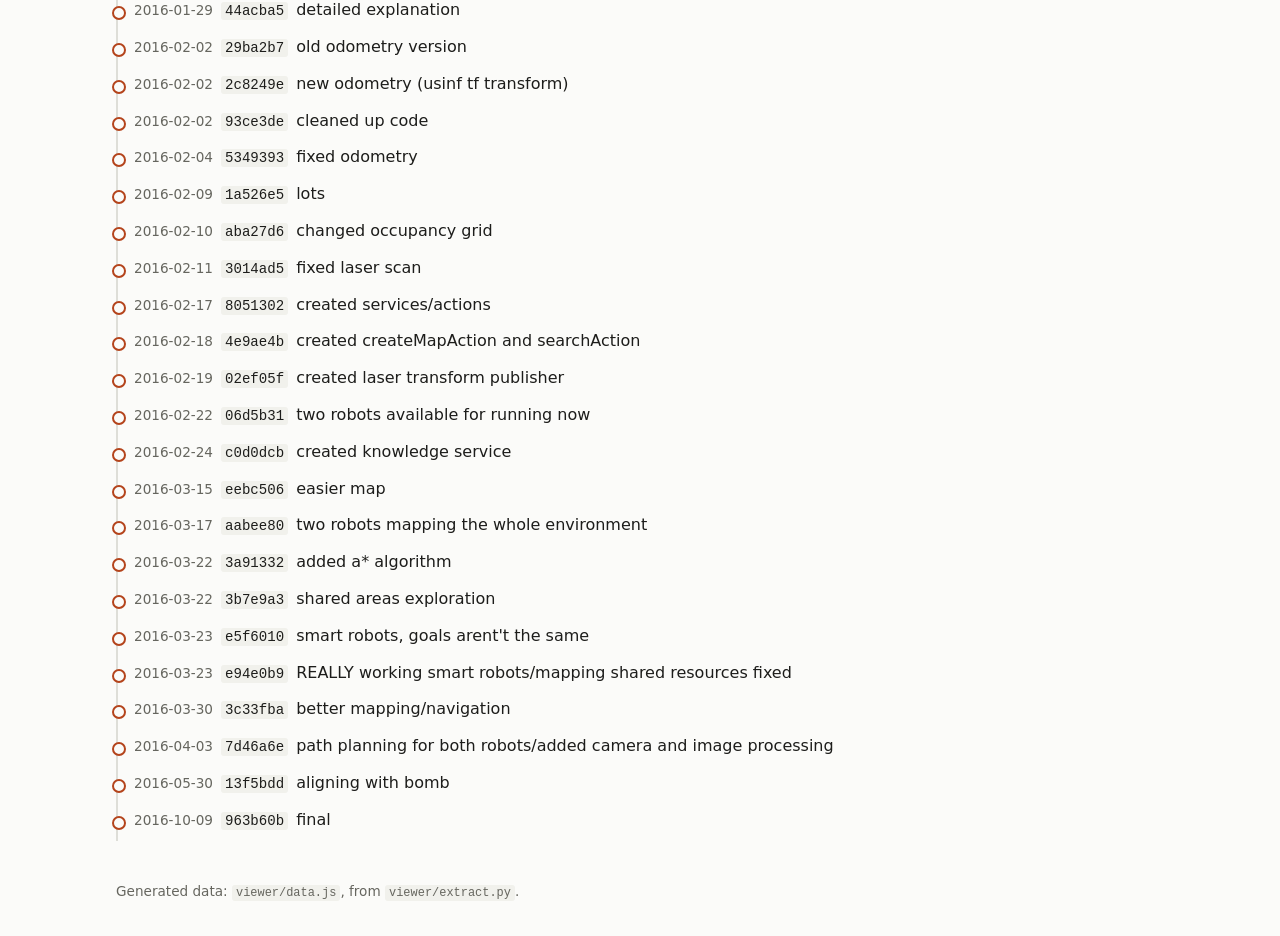
==== commit 32f37a92: "feat(pages): publish the static viewer on GitHub Pages" ====
--- a/viewer/index.html
+++ b/viewer/index.html
@@ -53,7 +53,7 @@
         see <code>sim/README.md</code>.
       </figcaption>
     </figure>
-    <p>To watch it live in 3D, run the simulation container and open <code>http://127.0.0.1:8080</code>; see <a href="../sim/README.md">sim/README.md</a>.</p>
+    <p>To watch it live in 3D, run the simulation container and open <code>http://127.0.0.1:8080</code>; see <a href="https://github.com/rafamarqqqs/refsors-robots/blob/main/sim/README.md">sim/README.md</a>.</p>
   </section>
 
   <section id="architecture">
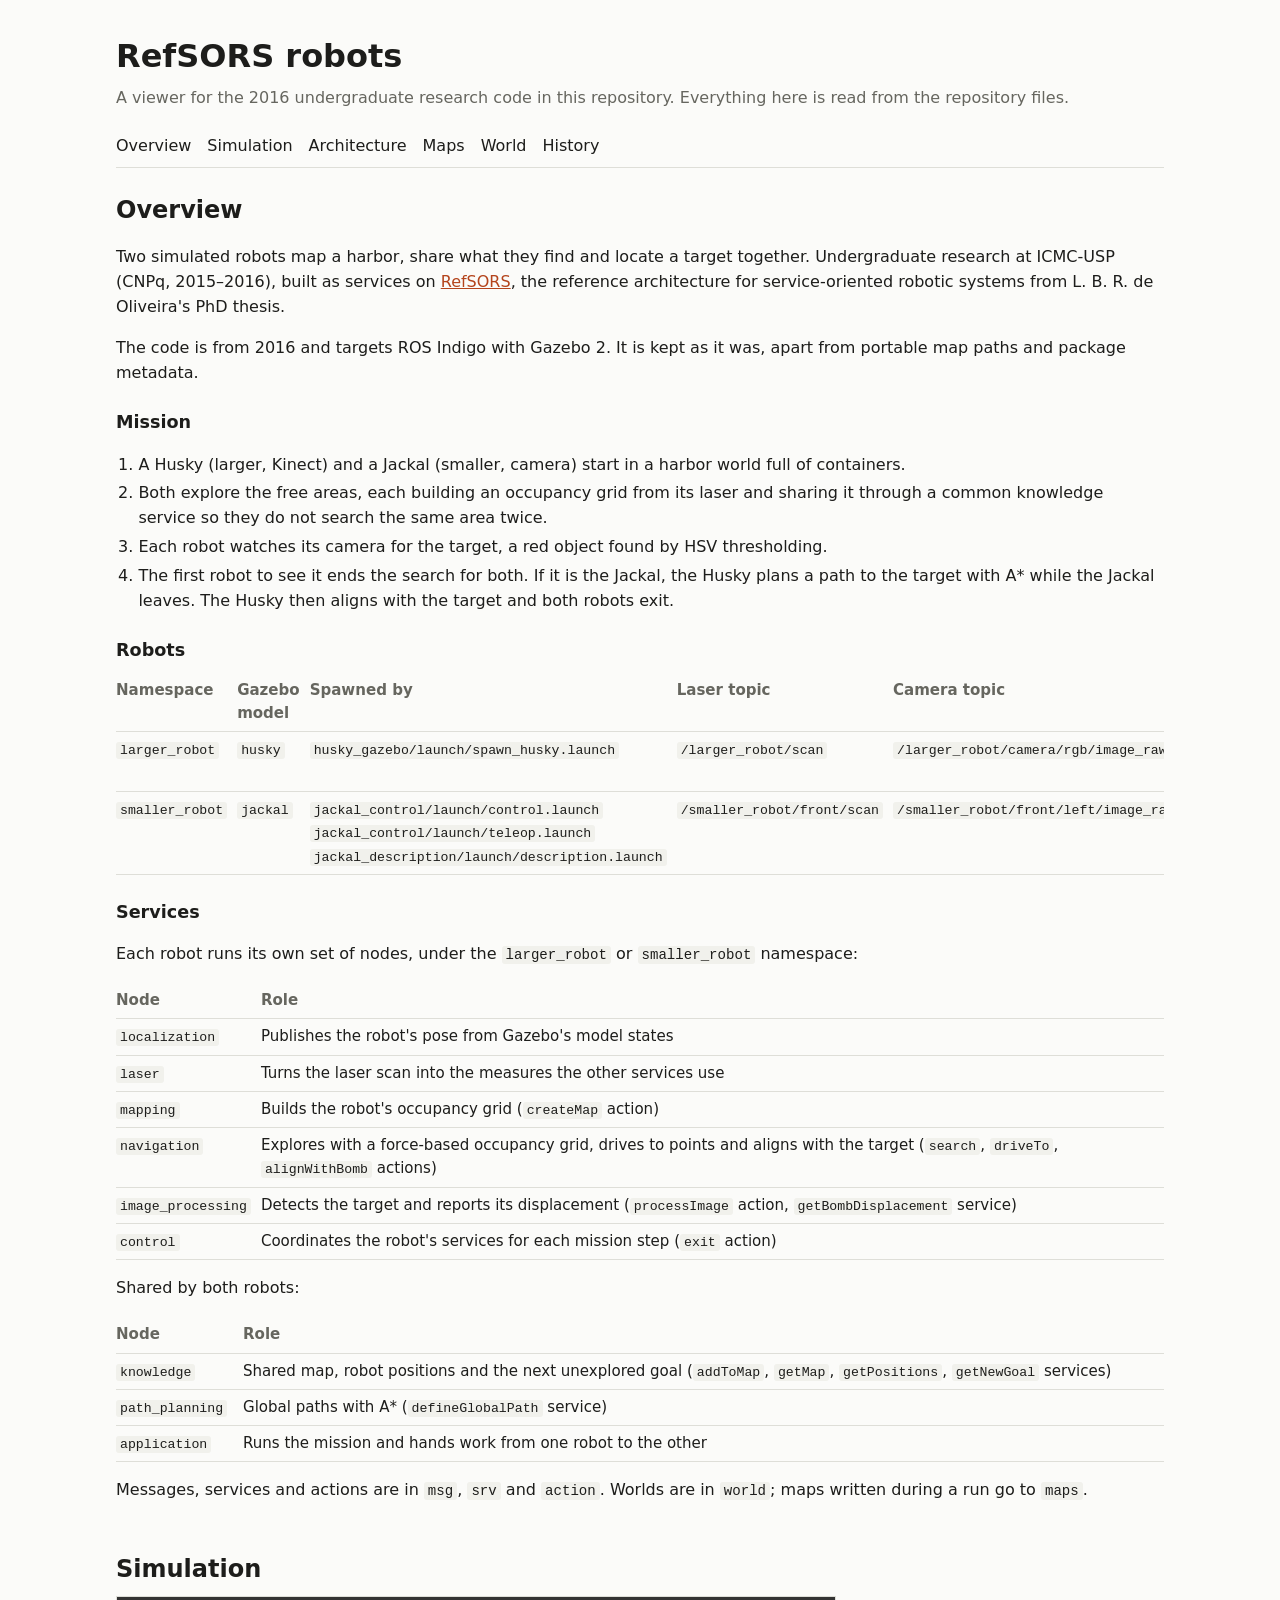
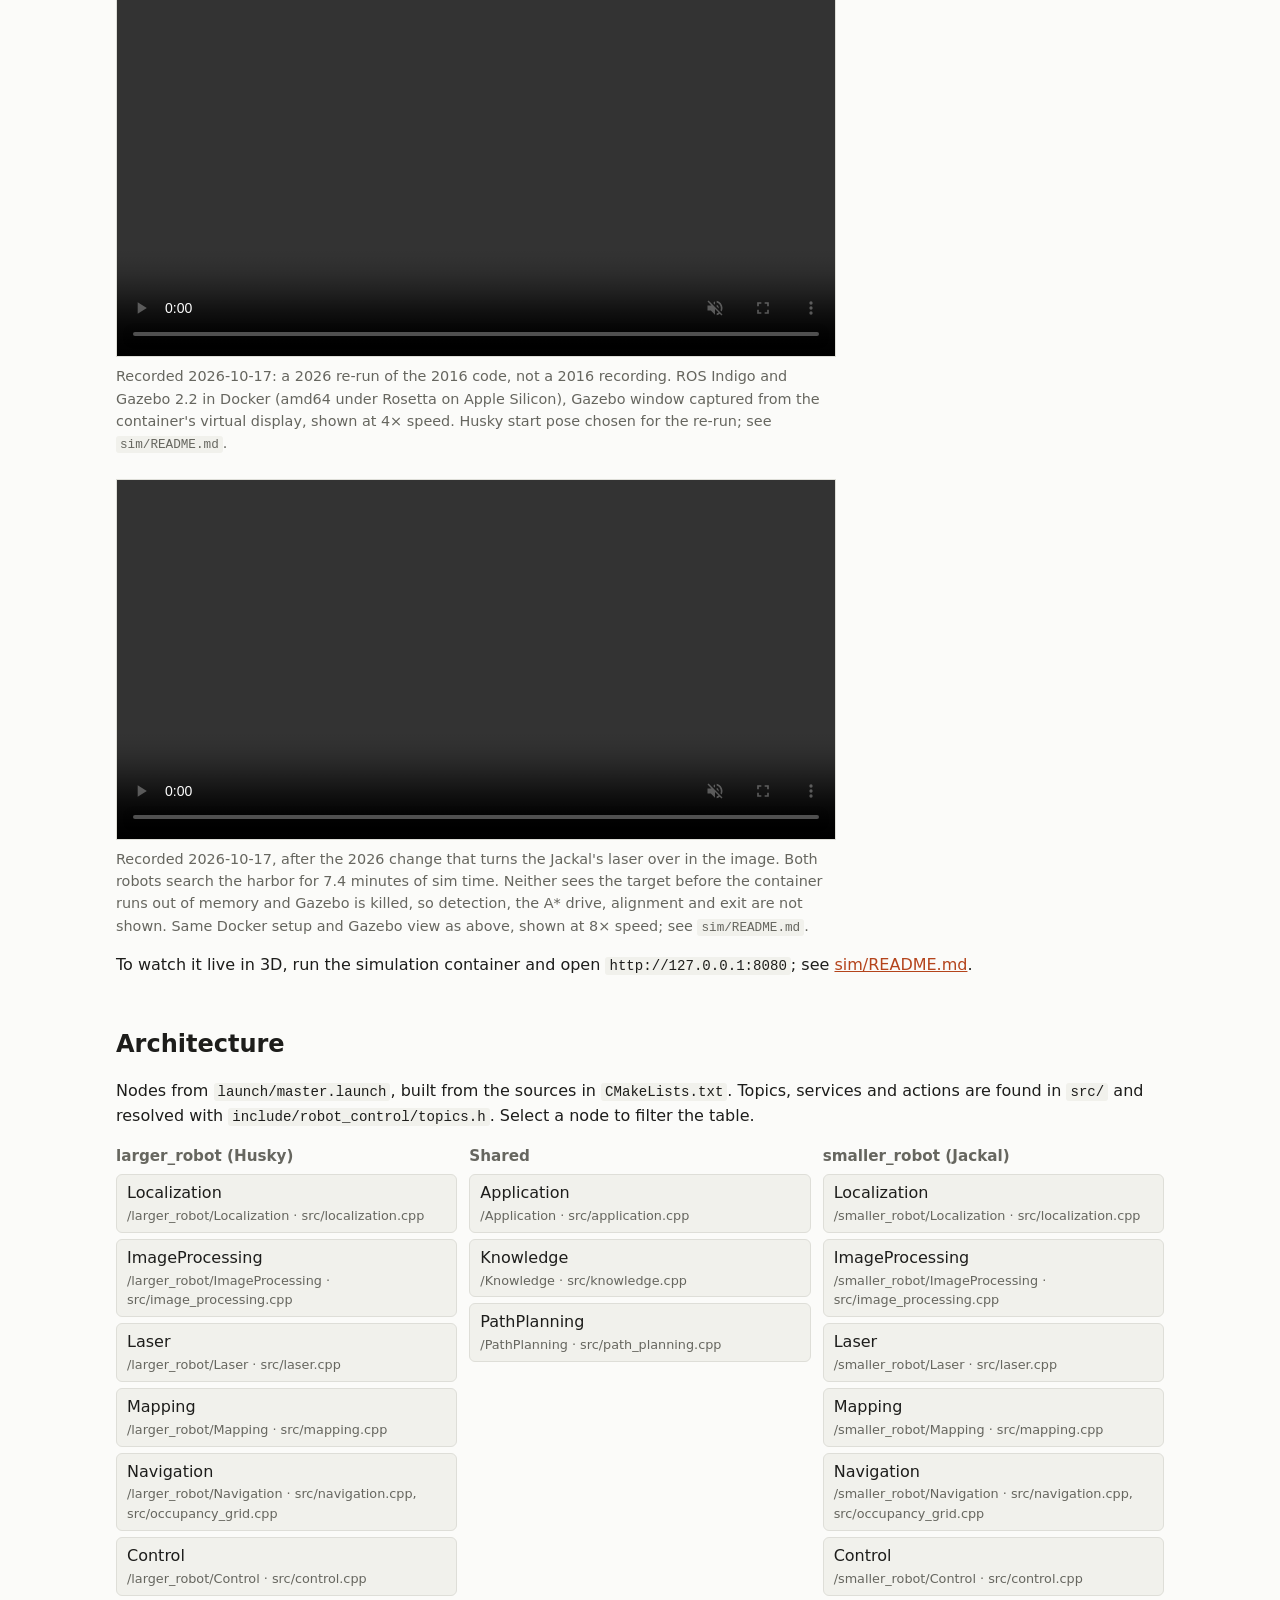
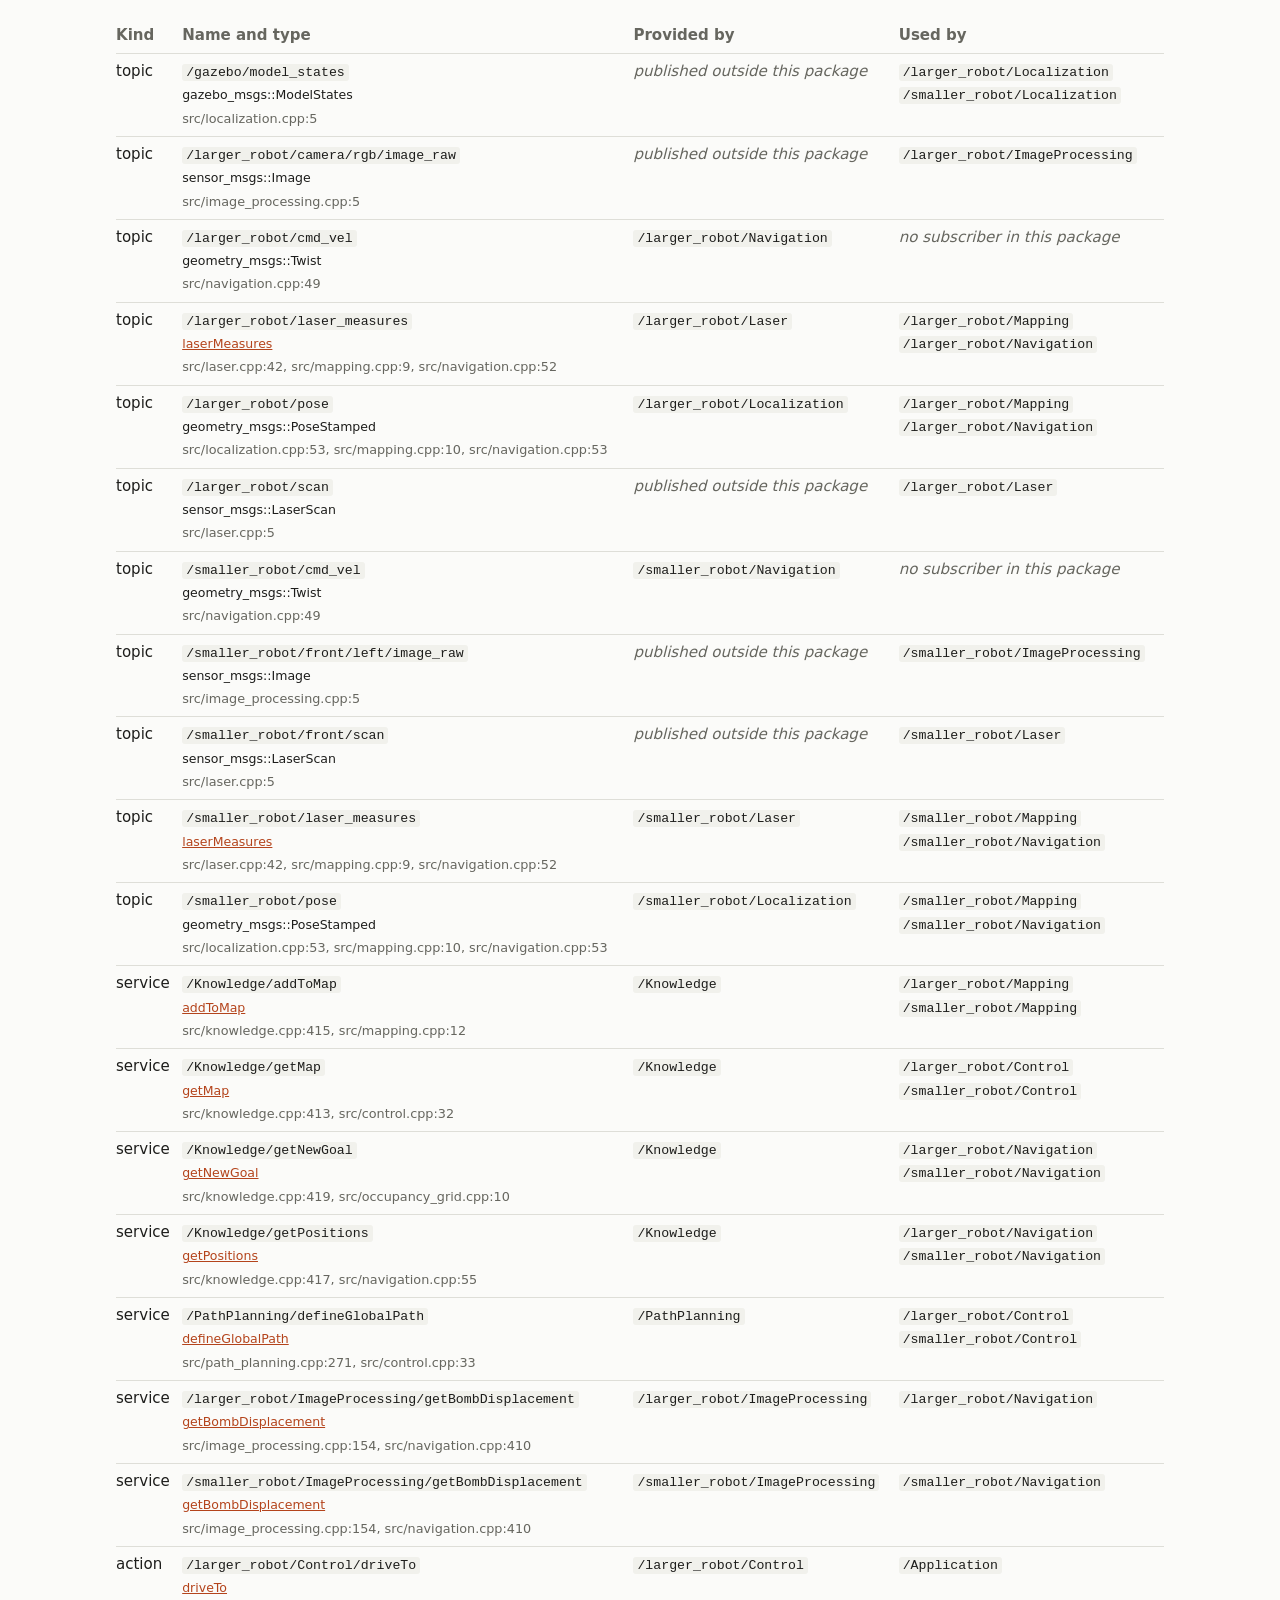
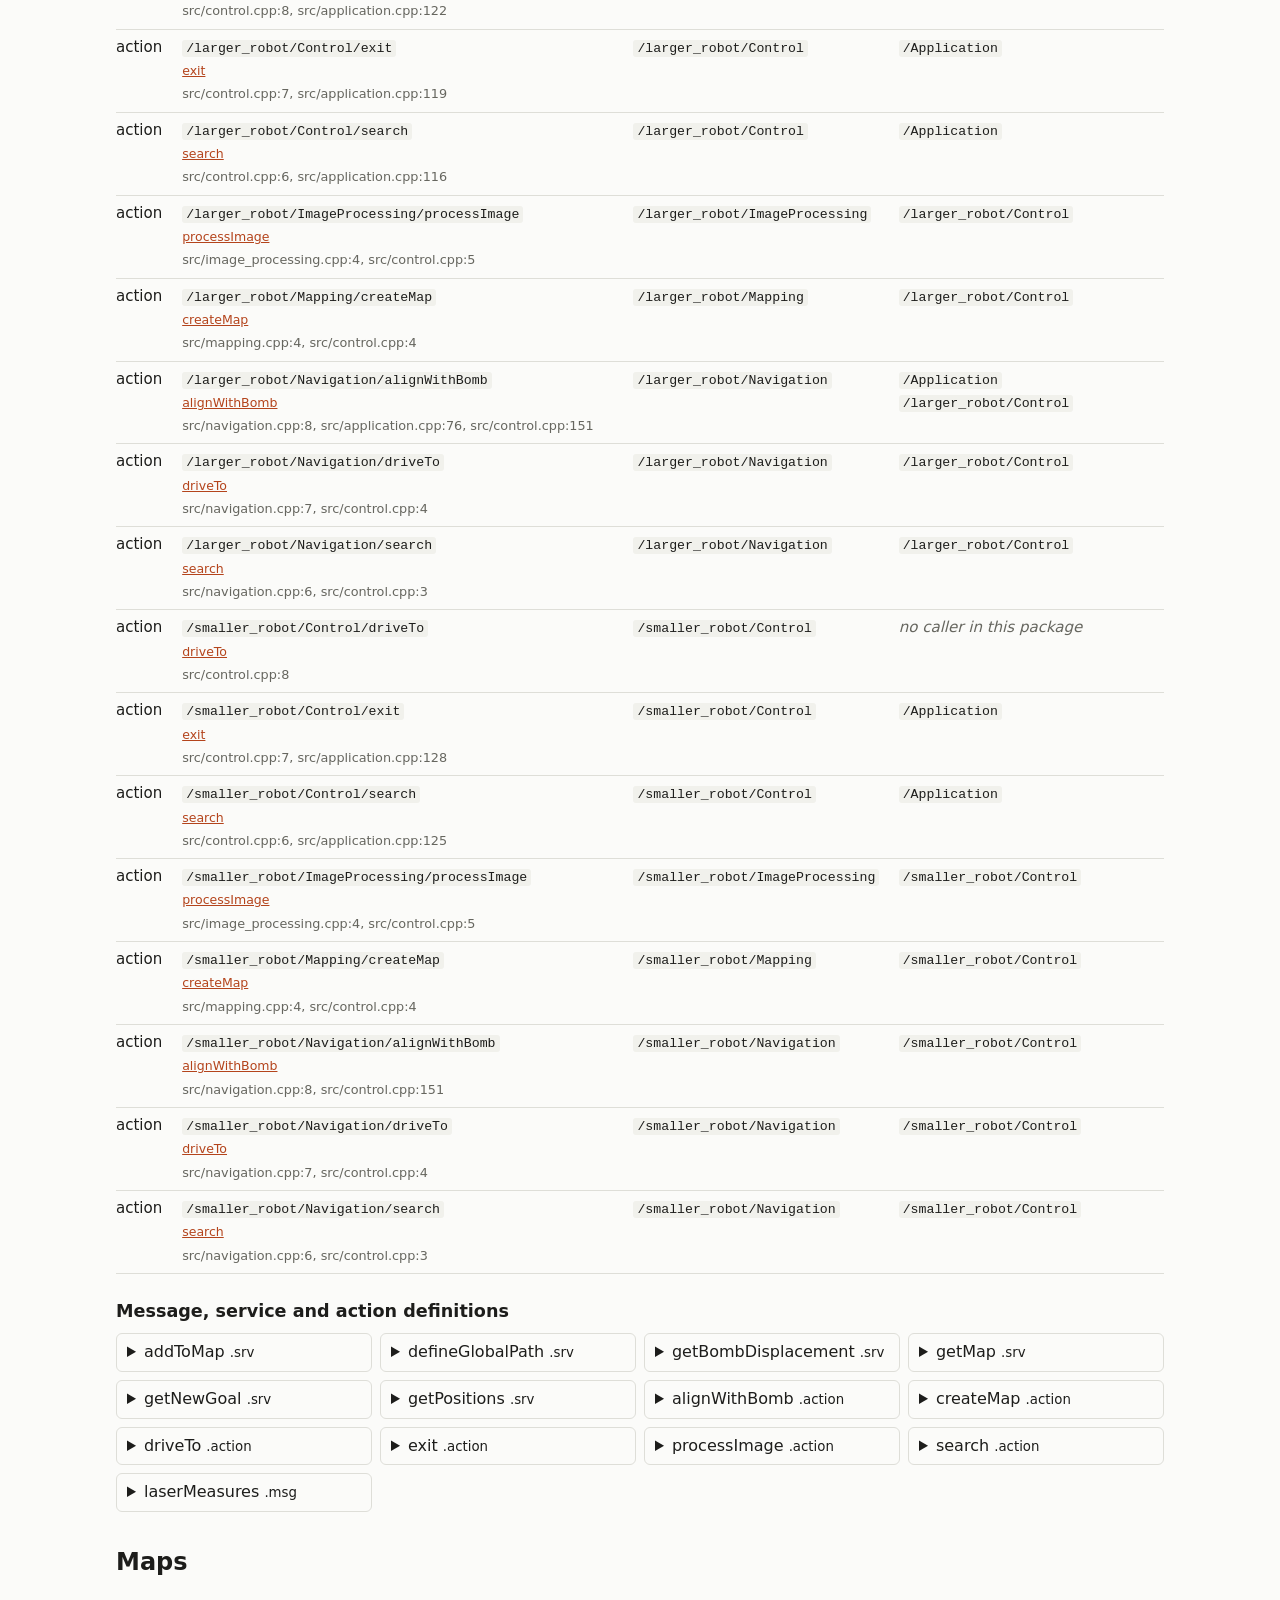
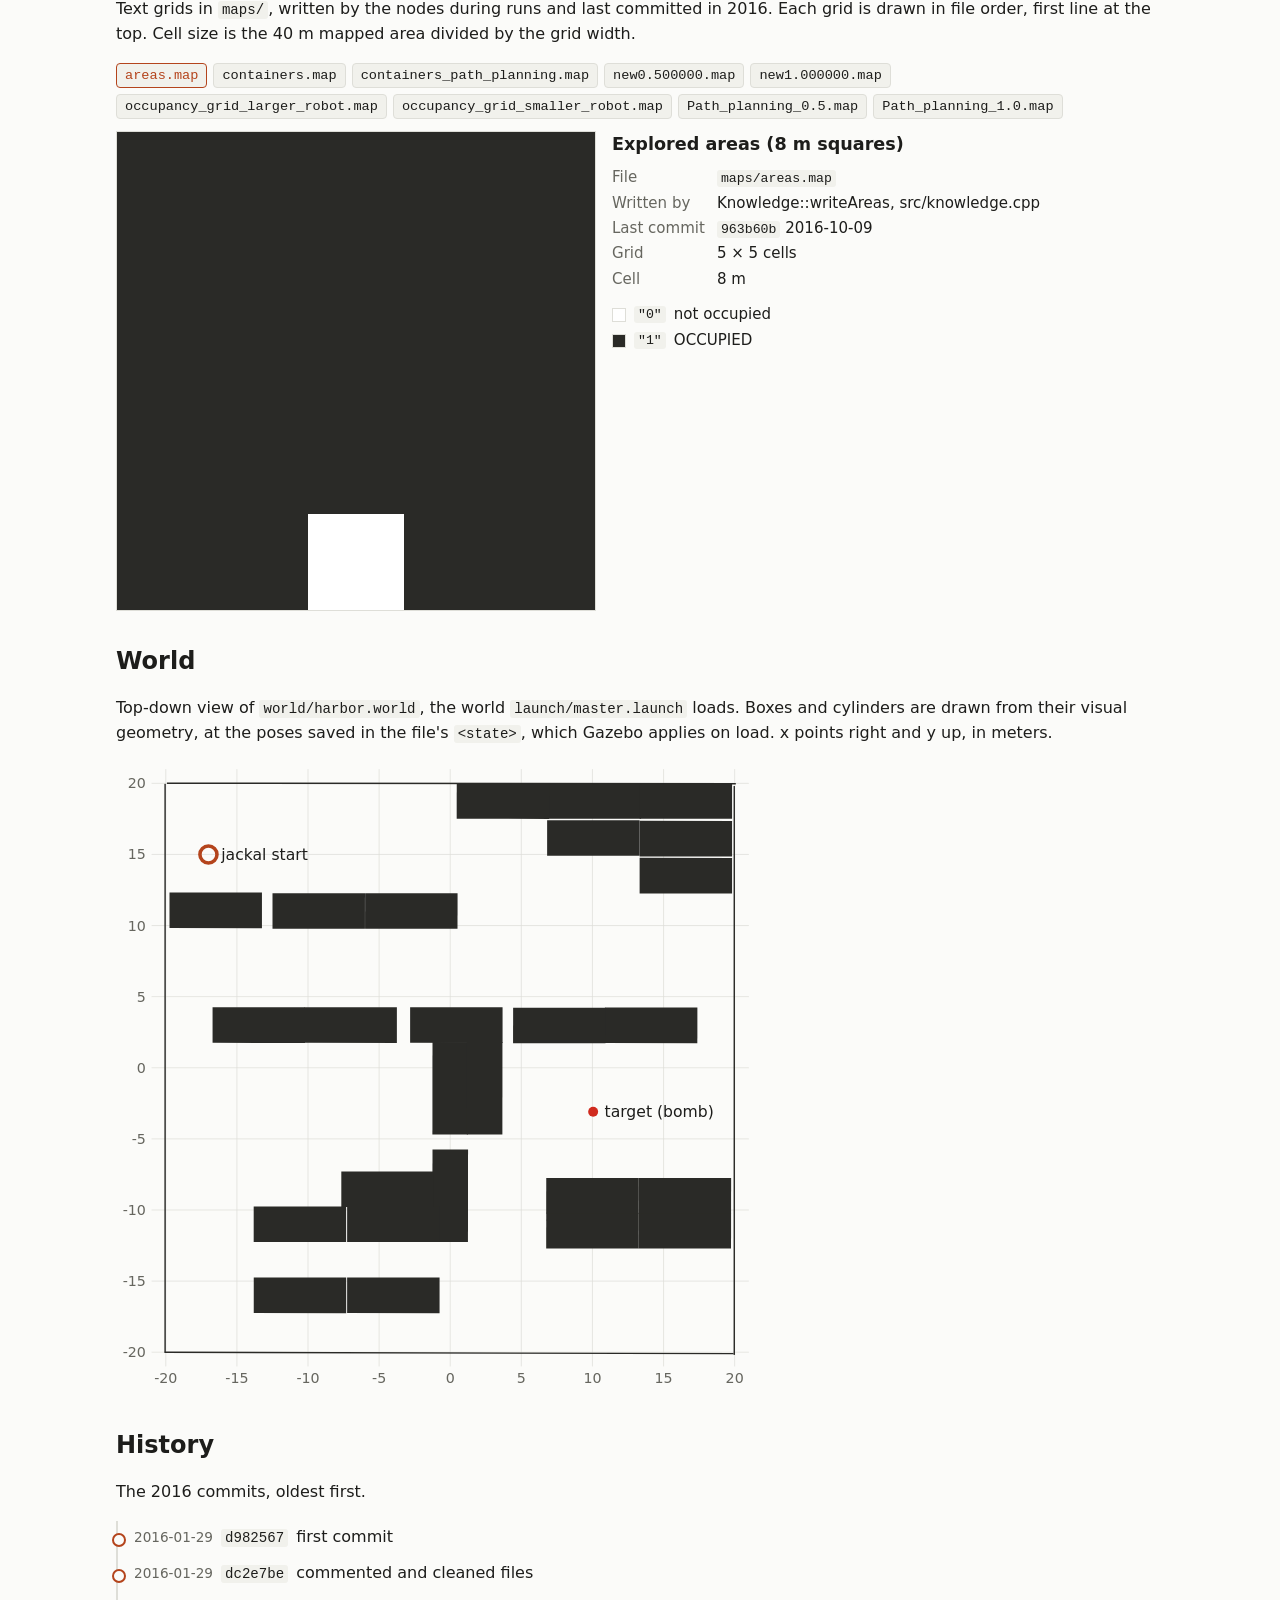
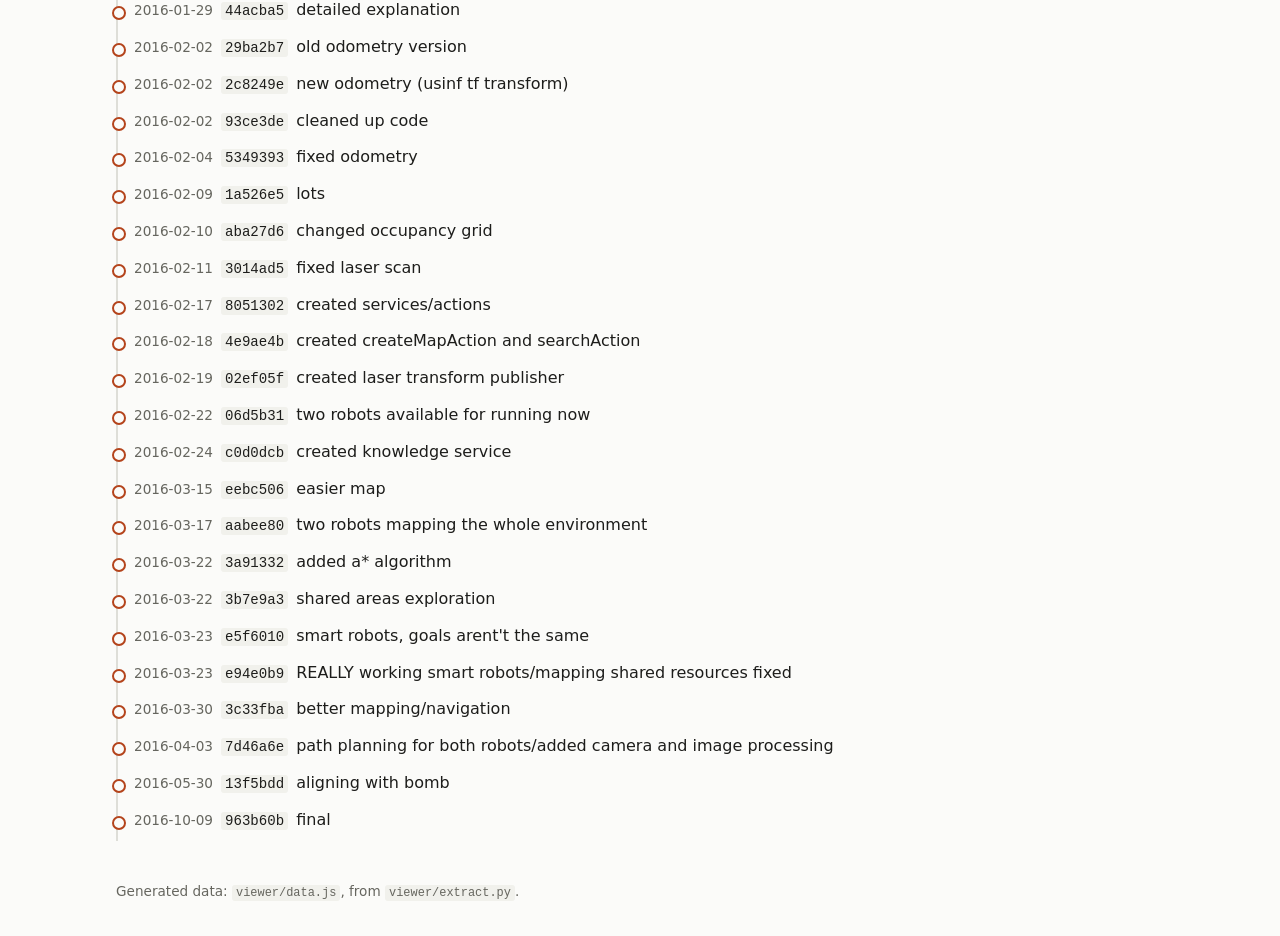
==== commit 50d1c34f: "ci(pages): publish from the runtime-fixes-2026 branch" ====
--- a/viewer/index.html
+++ b/viewer/index.html
@@ -53,7 +53,7 @@
         see <code>sim/README.md</code>.
       </figcaption>
     </figure>
-    <p>To watch it live in 3D, run the simulation container and open <code>http://127.0.0.1:8080</code>; see <a href="https://github.com/rafamarqqqs/refsors-robots/blob/main/sim/README.md">sim/README.md</a>.</p>
+    <p>To watch it live in 3D, run the simulation container and open <code>http://127.0.0.1:8080</code>; see <a href="https://github.com/rafamarqqqs/refsors-robots/blob/runtime-fixes-2026/sim/README.md">sim/README.md</a>.</p>
   </section>
 
   <section id="architecture">
